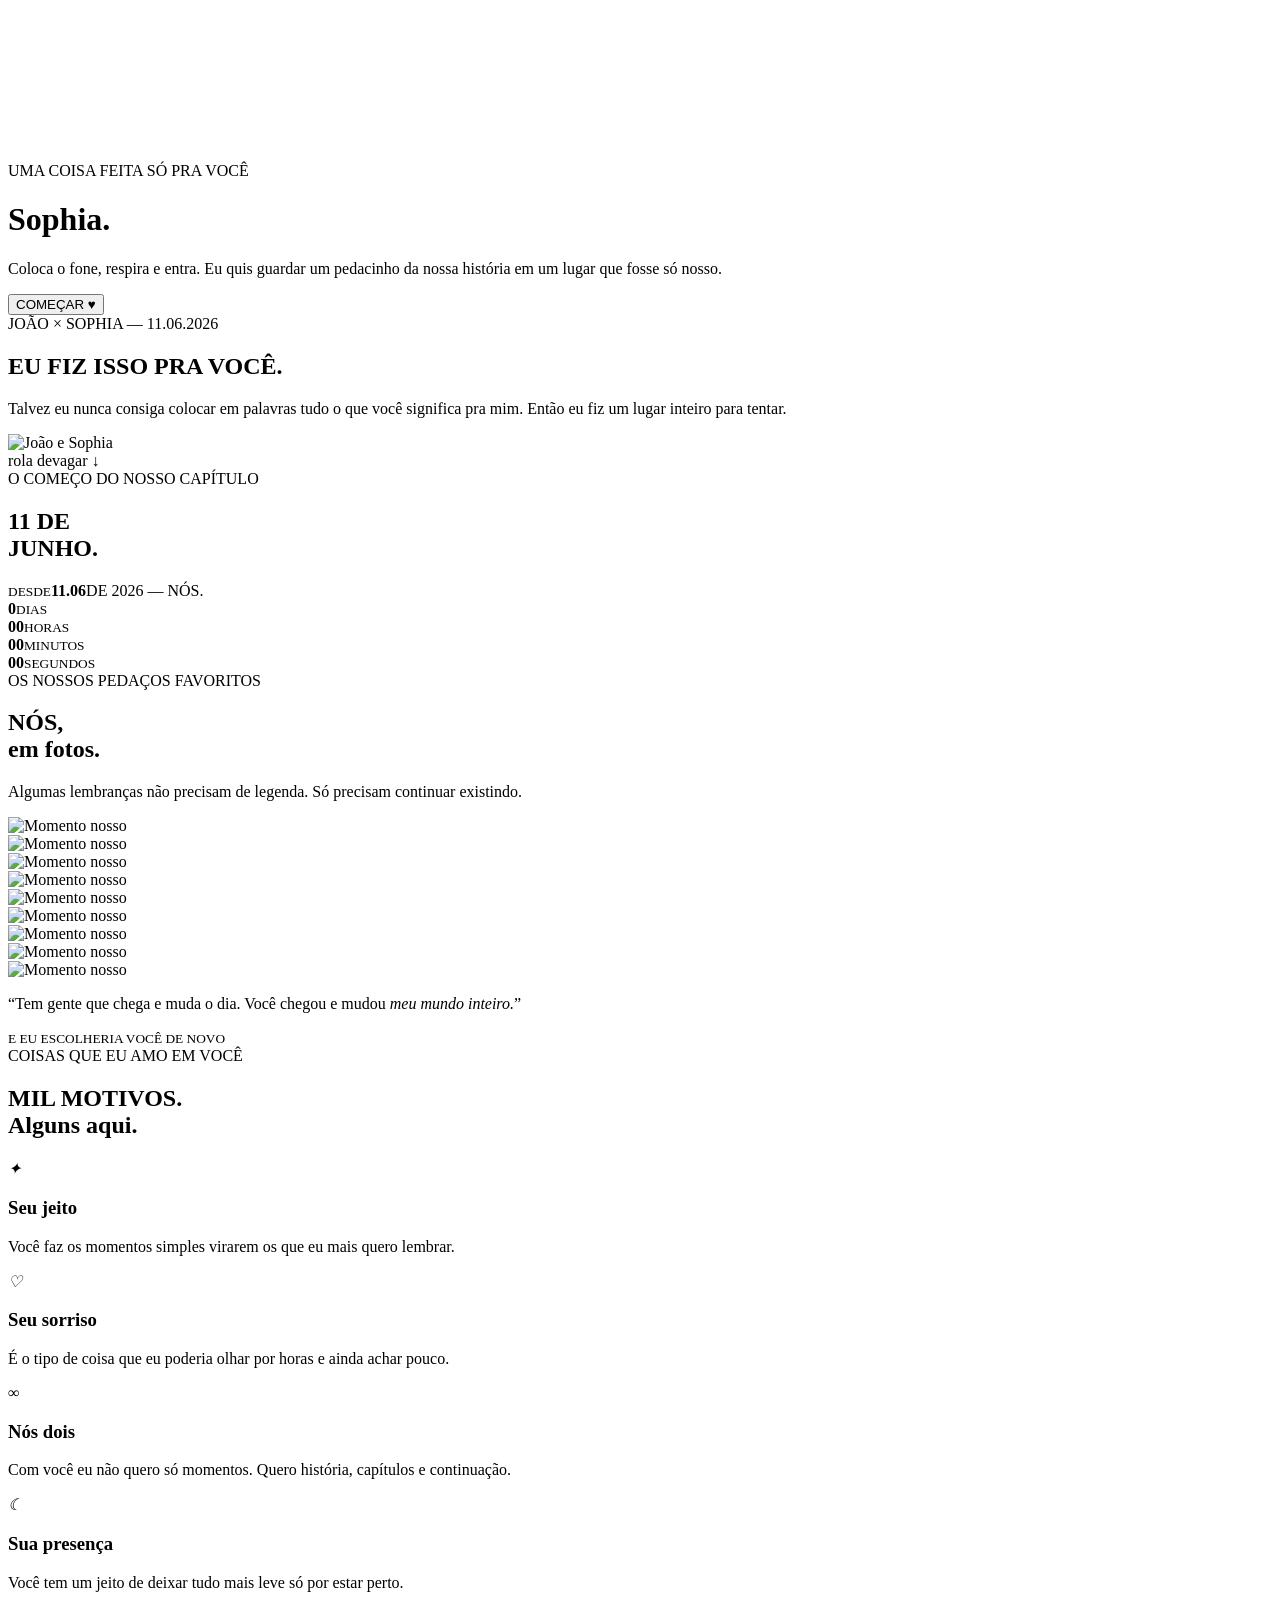
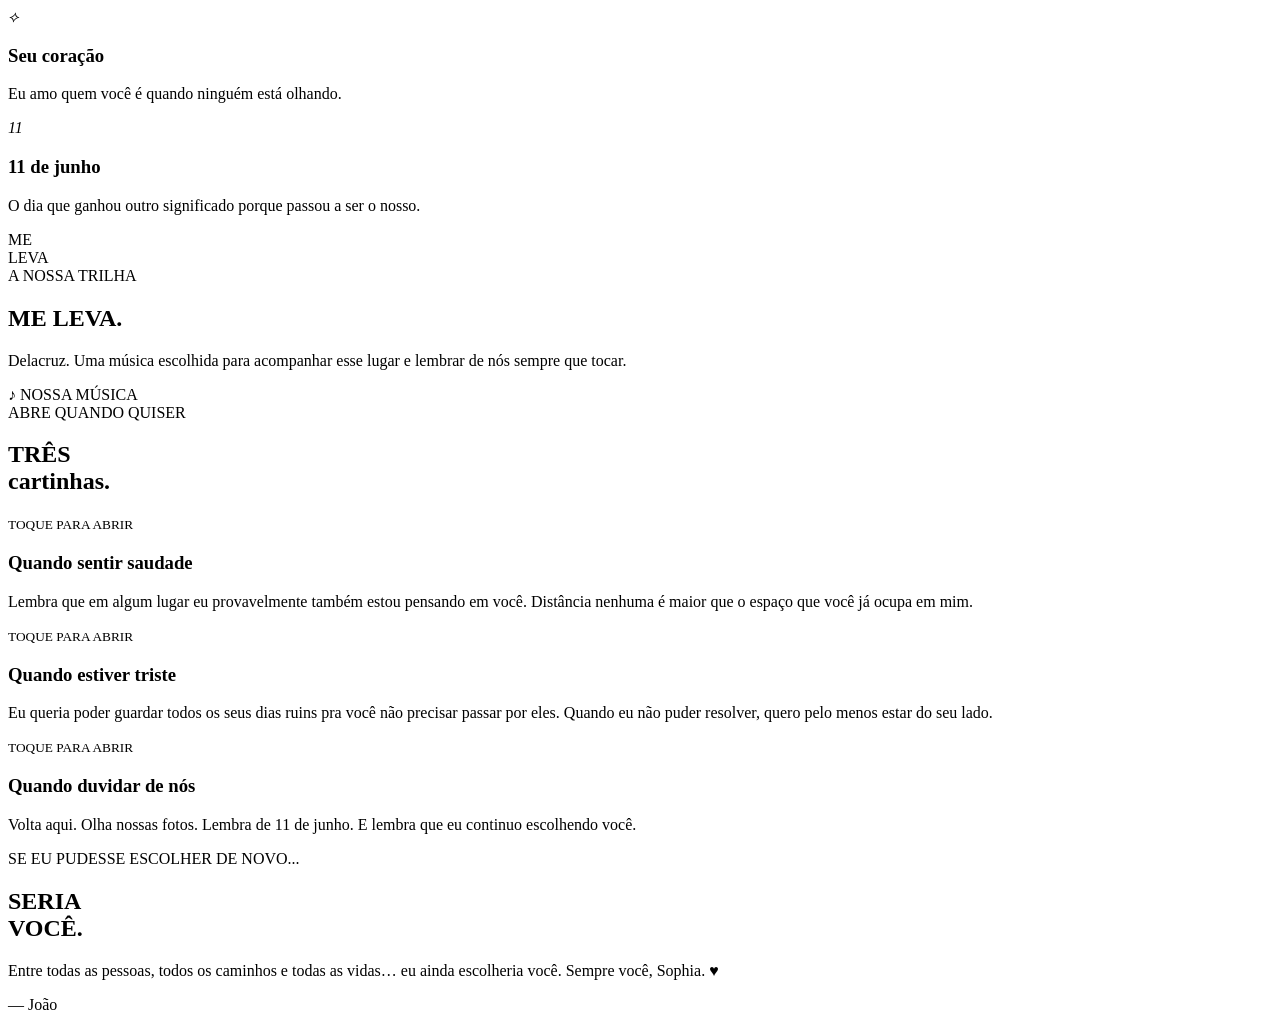
==== index.html @ 6ac8bf86 "feat: iniciar presente Para Sophia" ====
<!doctype html><html lang="pt-BR"><head><meta charset="utf-8"><meta name="viewport" content="width=device-width,initial-scale=1,viewport-fit=cover"><meta name="theme-color" content="#09050a"><title>Para Sophia — João</title><meta name="description" content="Uma história feita por João para Sophia."><link rel="preconnect" href="https://fonts.googleapis.com"><link rel="preconnect" href="https://fonts.gstatic.com" crossorigin><link href="https://fonts.googleapis.com/css2?family=DM+Sans:wght@400;500;600;700;800&family=Playfair+Display:ital,wght@0,700;1,700&display=swap" rel="stylesheet"><link rel="stylesheet" href="style.css"></head><body><canvas id="stars"></canvas><div class="intro" id="intro"><div class="intro-card"><div class="kicker">UMA COISA FEITA SÓ PRA VOCÊ</div><h1 class="serif">Sophia.</h1><p>Coloca o fone, respira e entra. Eu quis guardar um pedacinho da nossa história em um lugar que fosse só nosso.</p><button id="enter">COMEÇAR ♥</button></div></div><main><section class="hero"><div class="wrap hero-grid"><div class="reveal"><div class="kicker">JOÃO × SOPHIA — 11.06.2026</div><h1>EU FIZ <span>ISSO PRA</span> VOCÊ.</h1><p class="lead">Talvez eu nunca consiga colocar em palavras tudo o que você significa pra mim. Então eu fiz um lugar inteiro para tentar.</p></div><div class="hero-photo reveal"><div class="orbit"></div><div class="frame tilt"><img src="photos/1.webp" alt="João e Sophia"></div></div></div><div class="scroll">rola devagar ↓</div></section><section><div class="wrap"><div class="kicker reveal">O COMEÇO DO NOSSO CAPÍTULO</div><h2 class="title reveal">11 DE<br><span class="serif">JUNHO.</span></h2><div class="date-grid"><article class="date-card reveal"><small>DESDE</small><strong>11.06</strong><span>DE 2026 — NÓS.</span></article><div class="timer reveal"><div><b id="days">0</b><small>DIAS</small></div><div><b id="hours">00</b><small>HORAS</small></div><div><b id="mins">00</b><small>MINUTOS</small></div><div><b id="secs">00</b><small>SEGUNDOS</small></div></div></div></div></section><section><div class="wrap"><div class="kicker reveal">OS NOSSOS PEDAÇOS FAVORITOS</div><h2 class="title reveal">NÓS,<br><span class="serif">em fotos.</span></h2><p class="sub reveal">Algumas lembranças não precisam de legenda. Só precisam continuar existindo.</p><div class="gallery"><article class="photo wide reveal tilt"><img src="photos/2.webp" alt="Momento nosso"></article><article class="photo reveal tilt"><img src="photos/3.webp" alt="Momento nosso"></article><article class="photo tall reveal tilt"><img src="photos/4.webp" alt="Momento nosso"></article><article class="photo wide reveal tilt"><img src="photos/5.webp" alt="Momento nosso"></article><article class="photo reveal tilt"><img src="photos/6.webp" alt="Momento nosso"></article><article class="photo reveal tilt"><img src="photos/7.webp" alt="Momento nosso"></article><article class="photo wide tall reveal tilt"><img src="photos/8.webp" alt="Momento nosso"></article><article class="photo reveal tilt"><img src="photos/9.webp" alt="Momento nosso"></article><article class="photo reveal tilt"><img src="photos/10.webp" alt="Momento nosso"></article></div></div></section><section class="quote"><div class="wrap reveal"><p>“Tem gente que chega e muda o dia. Você chegou e mudou <em>meu mundo inteiro.</em>”</p><small>E EU ESCOLHERIA VOCÊ DE NOVO</small></div></section><section><div class="wrap"><div class="kicker reveal">COISAS QUE EU AMO EM VOCÊ</div><h2 class="title reveal">MIL MOTIVOS.<br><span class="serif">Alguns aqui.</span></h2><div class="reasons"><article class="reason reveal"><i>✦</i><h3>Seu jeito</h3><p>Você faz os momentos simples virarem os que eu mais quero lembrar.</p></article><article class="reason reveal"><i>♡</i><h3>Seu sorriso</h3><p>É o tipo de coisa que eu poderia olhar por horas e ainda achar pouco.</p></article><article class="reason reveal"><i>∞</i><h3>Nós dois</h3><p>Com você eu não quero só momentos. Quero história, capítulos e continuação.</p></article><article class="reason reveal"><i>☾</i><h3>Sua presença</h3><p>Você tem um jeito de deixar tudo mais leve só por estar perto.</p></article><article class="reason reveal"><i>⟡</i><h3>Seu coração</h3><p>Eu amo quem você é quando ninguém está olhando.</p></article><article class="reason reveal"><i>11</i><h3>11 de junho</h3><p>O dia que ganhou outro significado porque passou a ser o nosso.</p></article></div></div></section><section><div class="wrap music"><div class="vinyl reveal"><span>ME<br>LEVA</span></div><div class="music-card reveal"><div class="kicker">A NOSSA TRILHA</div><h2>ME LEVA.</h2><p>Delacruz. Uma música escolhida para acompanhar esse lugar e lembrar de nós sempre que tocar.</p><span class="pill">♪ NOSSA MÚSICA</span></div></div></section><section><div class="wrap"><div class="kicker reveal">ABRE QUANDO QUISER</div><h2 class="title reveal">TRÊS<br><span class="serif">cartinhas.</span></h2><div class="letters"><article class="letter reveal"><small>TOQUE PARA ABRIR</small><h3>Quando sentir saudade</h3><p>Lembra que em algum lugar eu provavelmente também estou pensando em você. Distância nenhuma é maior que o espaço que você já ocupa em mim.</p></article><article class="letter reveal"><small>TOQUE PARA ABRIR</small><h3>Quando estiver triste</h3><p>Eu queria poder guardar todos os seus dias ruins pra você não precisar passar por eles. Quando eu não puder resolver, quero pelo menos estar do seu lado.</p></article><article class="letter reveal"><small>TOQUE PARA ABRIR</small><h3>Quando duvidar de nós</h3><p>Volta aqui. Olha nossas fotos. Lembra de 11 de junho. E lembra que eu continuo escolhendo você.</p></article></div></div></section><section class="final"><div class="reveal"><div class="kicker">SE EU PUDESSE ESCOLHER DE NOVO...</div><h2>SERIA<br><span class="serif">VOCÊ.</span></h2><p>Entre todas as pessoas, todos os caminhos e todas as vidas… eu ainda escolheria você. Sempre você, Sophia. <span class="heart">♥</span></p><div class="signature serif">— João</div></div></section></main><script src="script.js"></script></body></html>
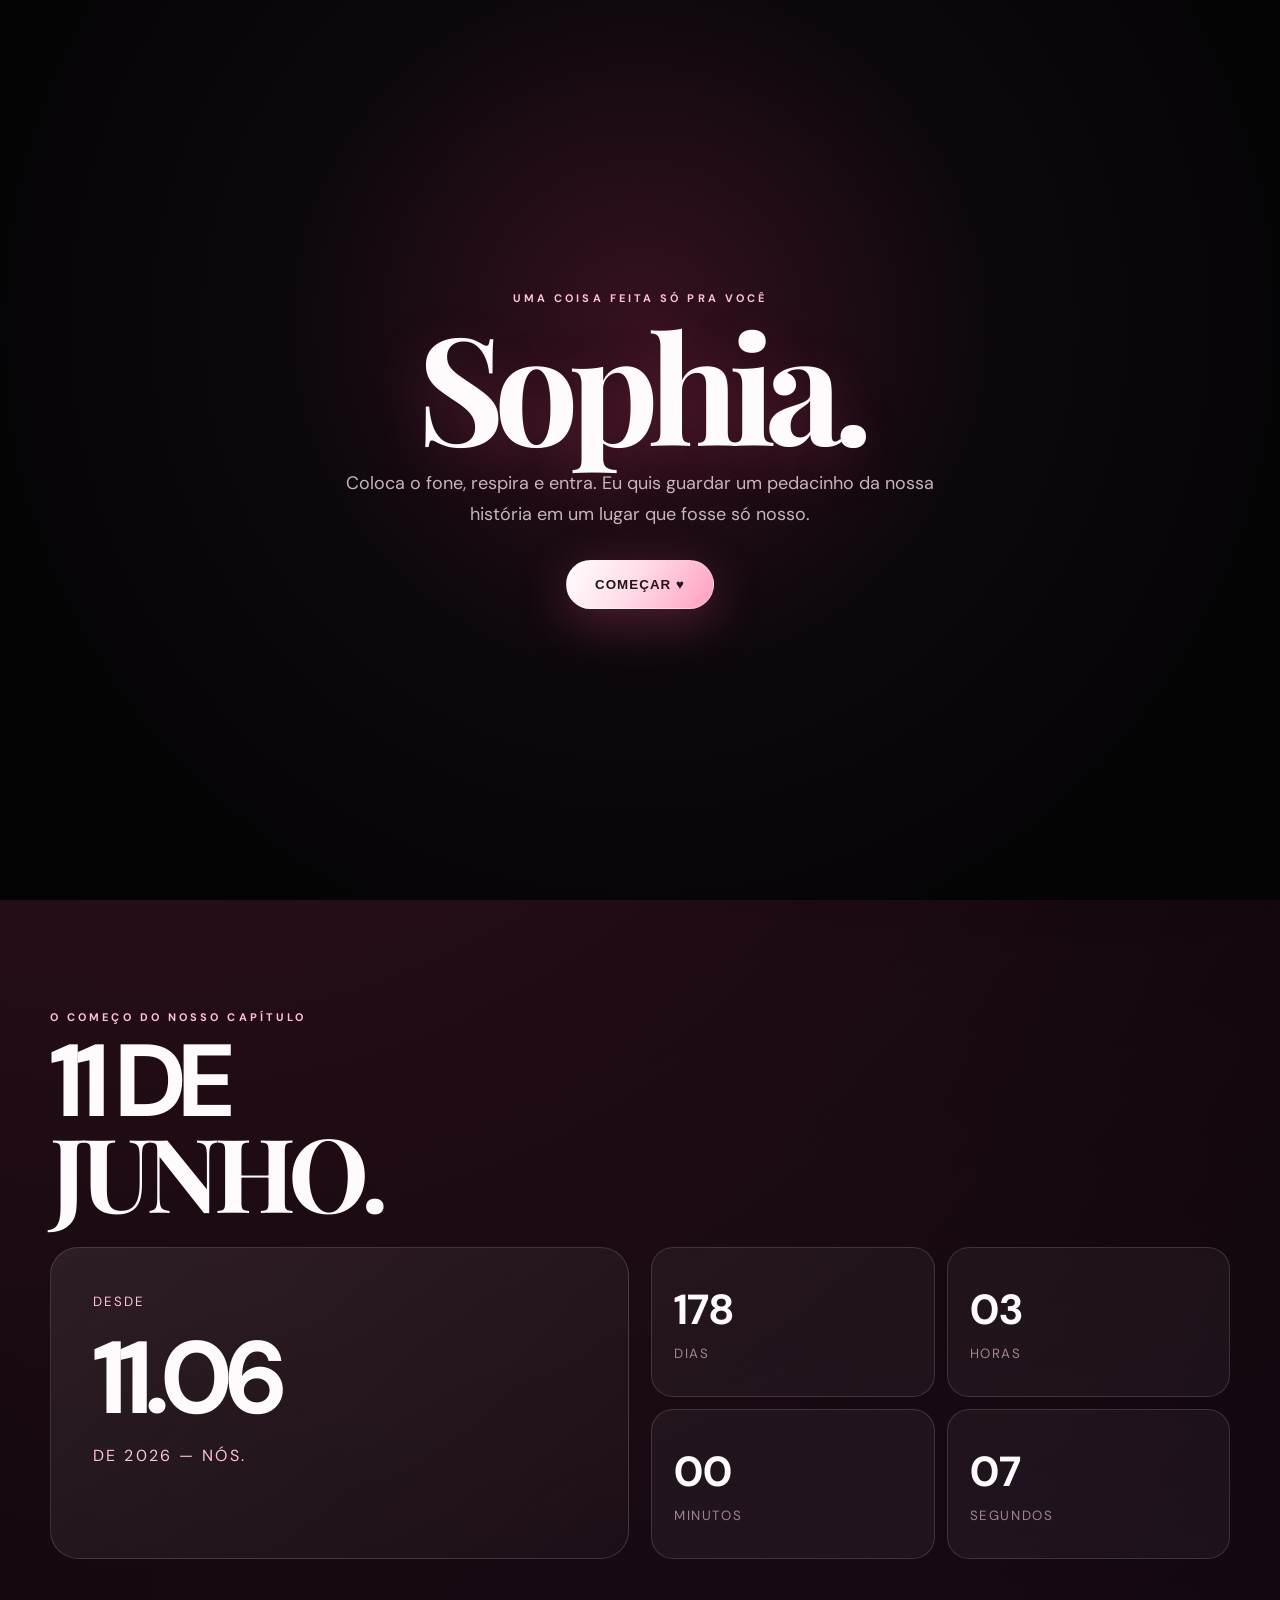
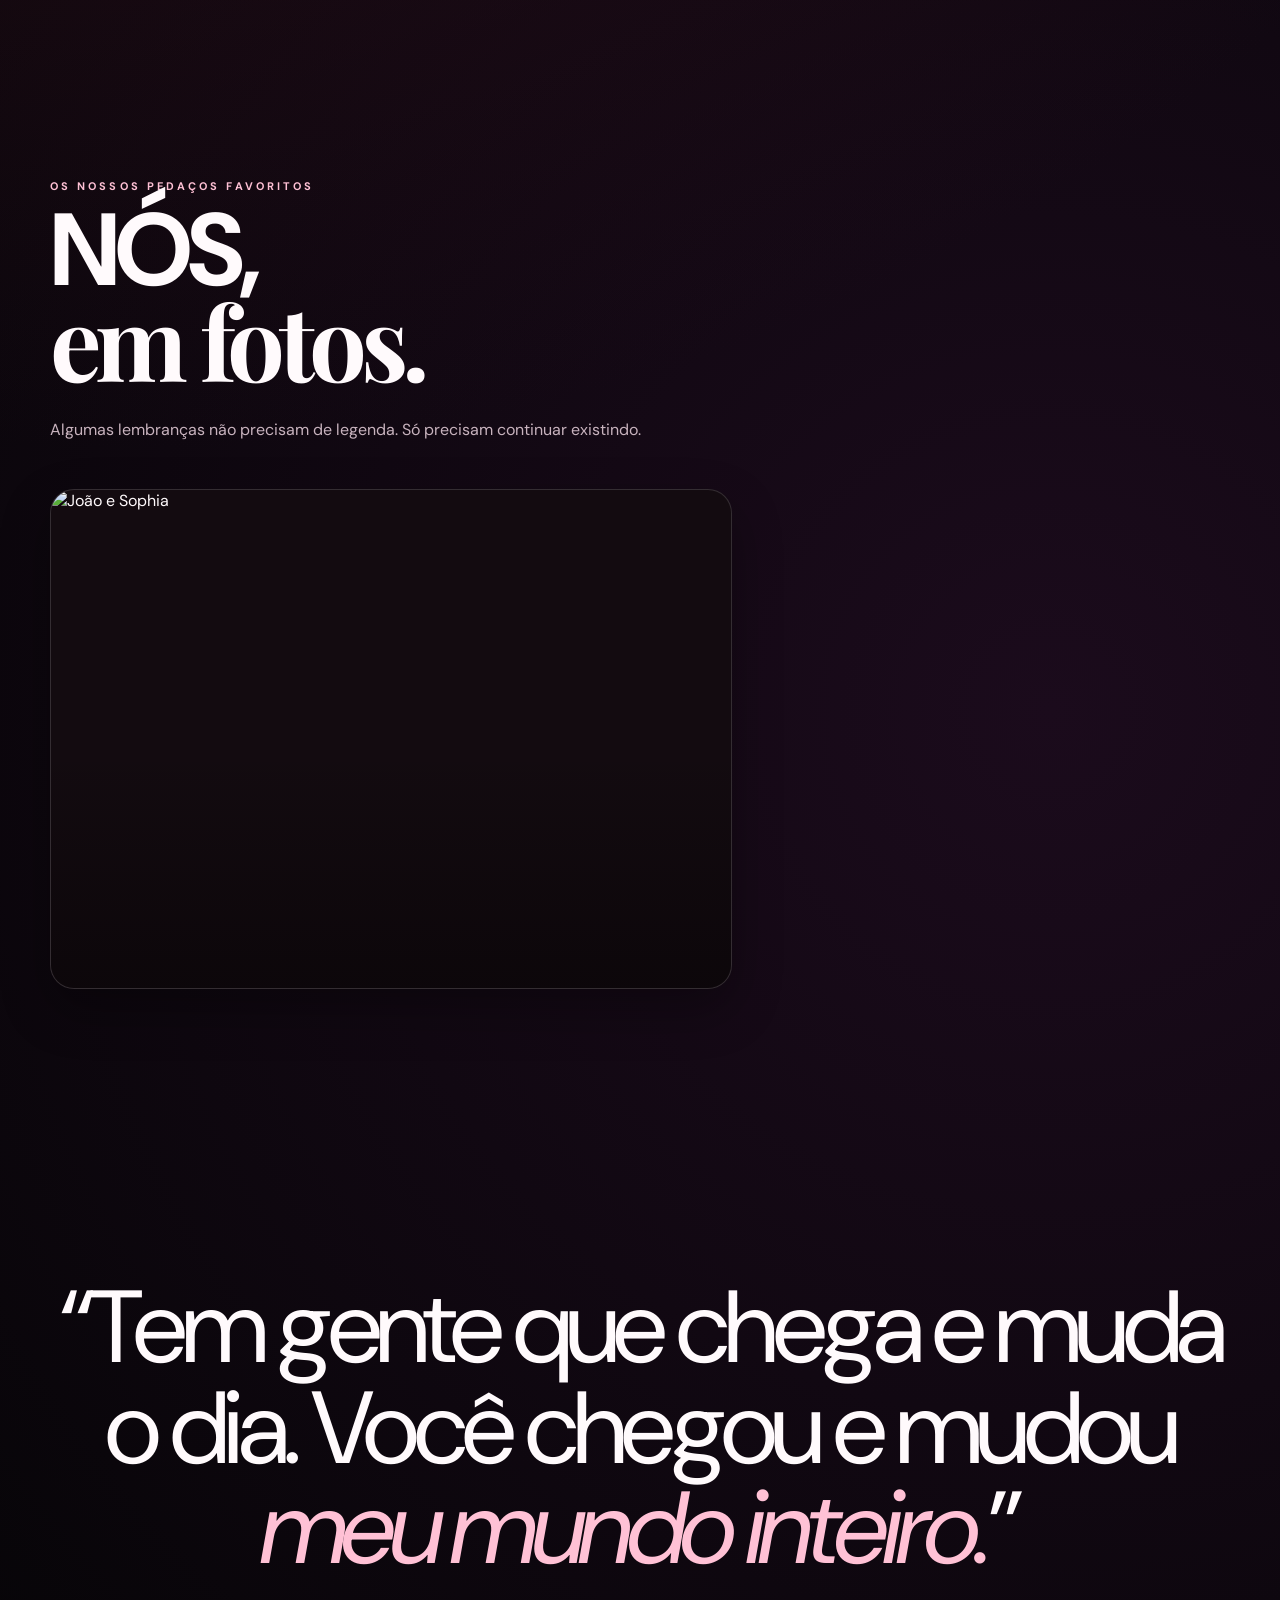
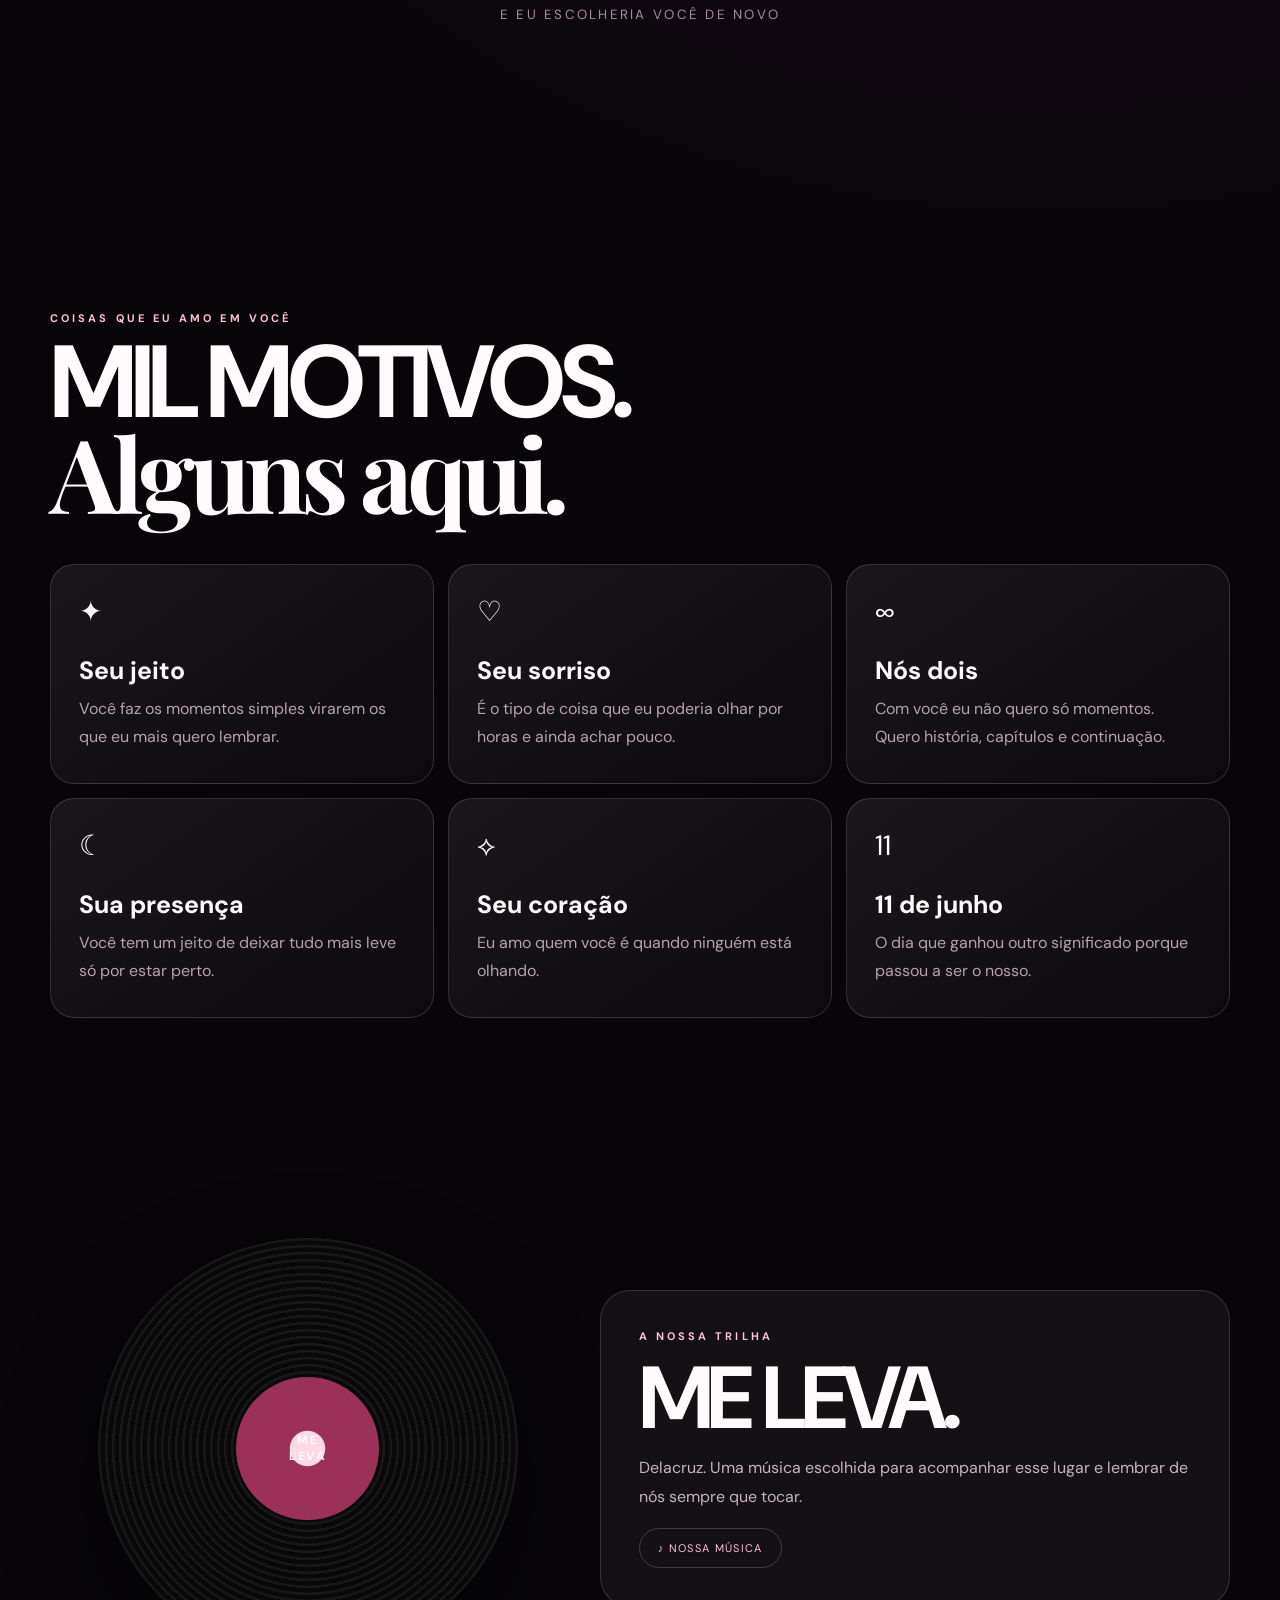
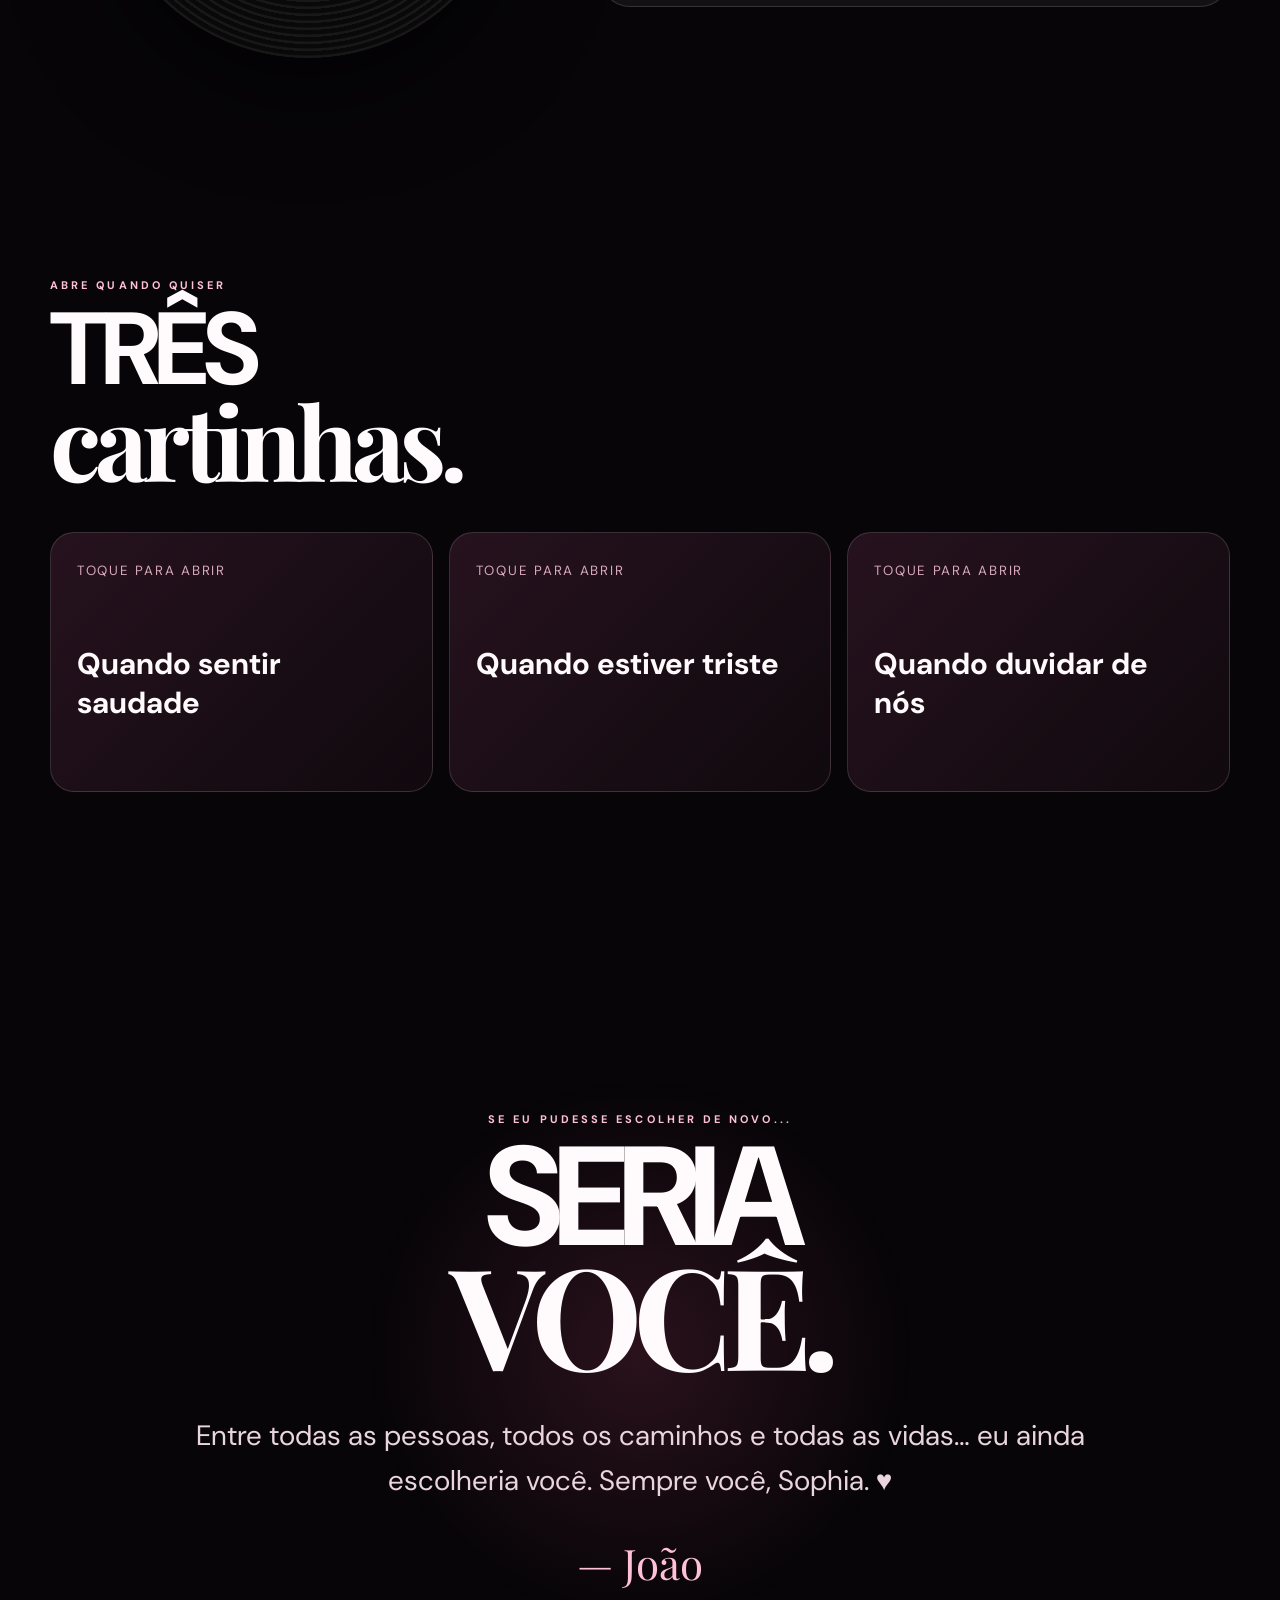
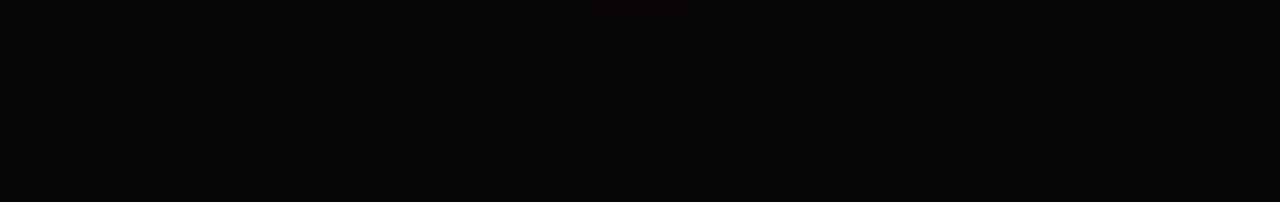
==== commit eb1b2e22: "fix: manter galeria elegante enquanto fotos restantes sao adicionadas" ====
--- a/index.html
+++ b/index.html
@@ -1 +1 @@
-<!doctype html><html lang="pt-BR"><head><meta charset="utf-8"><meta name="viewport" content="width=device-width,initial-scale=1,viewport-fit=cover"><meta name="theme-color" content="#09050a"><title>Para Sophia — João</title><meta name="description" content="Uma história feita por João para Sophia."><link rel="preconnect" href="https://fonts.googleapis.com"><link rel="preconnect" href="https://fonts.gstatic.com" crossorigin><link href="https://fonts.googleapis.com/css2?family=DM+Sans:wght@400;500;600;700;800&family=Playfair+Display:ital,wght@0,700;1,700&display=swap" rel="stylesheet"><link rel="stylesheet" href="style.css"></head><body><canvas id="stars"></canvas><div class="intro" id="intro"><div class="intro-card"><div class="kicker">UMA COISA FEITA SÓ PRA VOCÊ</div><h1 class="serif">Sophia.</h1><p>Coloca o fone, respira e entra. Eu quis guardar um pedacinho da nossa história em um lugar que fosse só nosso.</p><button id="enter">COMEÇAR ♥</button></div></div><main><section class="hero"><div class="wrap hero-grid"><div class="reveal"><div class="kicker">JOÃO × SOPHIA — 11.06.2026</div><h1>EU FIZ <span>ISSO PRA</span> VOCÊ.</h1><p class="lead">Talvez eu nunca consiga colocar em palavras tudo o que você significa pra mim. Então eu fiz um lugar inteiro para tentar.</p></div><div class="hero-photo reveal"><div class="orbit"></div><div class="frame tilt"><img src="photos/1.webp" alt="João e Sophia"></div></div></div><div class="scroll">rola devagar ↓</div></section><section><div class="wrap"><div class="kicker reveal">O COMEÇO DO NOSSO CAPÍTULO</div><h2 class="title reveal">11 DE<br><span class="serif">JUNHO.</span></h2><div class="date-grid"><article class="date-card reveal"><small>DESDE</small><strong>11.06</strong><span>DE 2026 — NÓS.</span></article><div class="timer reveal"><div><b id="days">0</b><small>DIAS</small></div><div><b id="hours">00</b><small>HORAS</small></div><div><b id="mins">00</b><small>MINUTOS</small></div><div><b id="secs">00</b><small>SEGUNDOS</small></div></div></div></div></section><section><div class="wrap"><div class="kicker reveal">OS NOSSOS PEDAÇOS FAVORITOS</div><h2 class="title reveal">NÓS,<br><span class="serif">em fotos.</span></h2><p class="sub reveal">Algumas lembranças não precisam de legenda. Só precisam continuar existindo.</p><div class="gallery"><article class="photo wide reveal tilt"><img src="photos/2.webp" alt="Momento nosso"></article><article class="photo reveal tilt"><img src="photos/3.webp" alt="Momento nosso"></article><article class="photo tall reveal tilt"><img src="photos/4.webp" alt="Momento nosso"></article><article class="photo wide reveal tilt"><img src="photos/5.webp" alt="Momento nosso"></article><article class="photo reveal tilt"><img src="photos/6.webp" alt="Momento nosso"></article><article class="photo reveal tilt"><img src="photos/7.webp" alt="Momento nosso"></article><article class="photo wide tall reveal tilt"><img src="photos/8.webp" alt="Momento nosso"></article><article class="photo reveal tilt"><img src="photos/9.webp" alt="Momento nosso"></article><article class="photo reveal tilt"><img src="photos/10.webp" alt="Momento nosso"></article></div></div></section><section class="quote"><div class="wrap reveal"><p>“Tem gente que chega e muda o dia. Você chegou e mudou <em>meu mundo inteiro.</em>”</p><small>E EU ESCOLHERIA VOCÊ DE NOVO</small></div></section><section><div class="wrap"><div class="kicker reveal">COISAS QUE EU AMO EM VOCÊ</div><h2 class="title reveal">MIL MOTIVOS.<br><span class="serif">Alguns aqui.</span></h2><div class="reasons"><article class="reason reveal"><i>✦</i><h3>Seu jeito</h3><p>Você faz os momentos simples virarem os que eu mais quero lembrar.</p></article><article class="reason reveal"><i>♡</i><h3>Seu sorriso</h3><p>É o tipo de coisa que eu poderia olhar por horas e ainda achar pouco.</p></article><article class="reason reveal"><i>∞</i><h3>Nós dois</h3><p>Com você eu não quero só momentos. Quero história, capítulos e continuação.</p></article><article class="reason reveal"><i>☾</i><h3>Sua presença</h3><p>Você tem um jeito de deixar tudo mais leve só por estar perto.</p></article><article class="reason reveal"><i>⟡</i><h3>Seu coração</h3><p>Eu amo quem você é quando ninguém está olhando.</p></article><article class="reason reveal"><i>11</i><h3>11 de junho</h3><p>O dia que ganhou outro significado porque passou a ser o nosso.</p></article></div></div></section><section><div class="wrap music"><div class="vinyl reveal"><span>ME<br>LEVA</span></div><div class="music-card reveal"><div class="kicker">A NOSSA TRILHA</div><h2>ME LEVA.</h2><p>Delacruz. Uma música escolhida para acompanhar esse lugar e lembrar de nós sempre que tocar.</p><span class="pill">♪ NOSSA MÚSICA</span></div></div></section><section><div class="wrap"><div class="kicker reveal">ABRE QUANDO QUISER</div><h2 class="title reveal">TRÊS<br><span class="serif">cartinhas.</span></h2><div class="letters"><article class="letter reveal"><small>TOQUE PARA ABRIR</small><h3>Quando sentir saudade</h3><p>Lembra que em algum lugar eu provavelmente também estou pensando em você. Distância nenhuma é maior que o espaço que você já ocupa em mim.</p></article><article class="letter reveal"><small>TOQUE PARA ABRIR</small><h3>Quando estiver triste</h3><p>Eu queria poder guardar todos os seus dias ruins pra você não precisar passar por eles. Quando eu não puder resolver, quero pelo menos estar do seu lado.</p></article><article class="letter reveal"><small>TOQUE PARA ABRIR</small><h3>Quando duvidar de nós</h3><p>Volta aqui. Olha nossas fotos. Lembra de 11 de junho. E lembra que eu continuo escolhendo você.</p></article></div></div></section><section class="final"><div class="reveal"><div class="kicker">SE EU PUDESSE ESCOLHER DE NOVO...</div><h2>SERIA<br><span class="serif">VOCÊ.</span></h2><p>Entre todas as pessoas, todos os caminhos e todas as vidas… eu ainda escolheria você. Sempre você, Sophia. <span class="heart">♥</span></p><div class="signature serif">— João</div></div></section></main><script src="script.js"></script></body></html>+<!doctype html><html lang="pt-BR"><head><meta charset="utf-8"><meta name="viewport" content="width=device-width,initial-scale=1,viewport-fit=cover"><meta name="theme-color" content="#09050a"><title>Para Sophia — João</title><meta name="description" content="Uma história feita por João para Sophia."><link rel="preconnect" href="https://fonts.googleapis.com"><link rel="preconnect" href="https://fonts.gstatic.com" crossorigin><link href="https://fonts.googleapis.com/css2?family=DM+Sans:wght@400;500;600;700;800&family=Playfair+Display:ital,wght@0,700;1,700&display=swap" rel="stylesheet"><link rel="stylesheet" href="style.css"></head><body><canvas id="stars"></canvas><div class="intro" id="intro"><div class="intro-card"><div class="kicker">UMA COISA FEITA SÓ PRA VOCÊ</div><h1 class="serif">Sophia.</h1><p>Coloca o fone, respira e entra. Eu quis guardar um pedacinho da nossa história em um lugar que fosse só nosso.</p><button id="enter">COMEÇAR ♥</button></div></div><main><section class="hero"><div class="wrap hero-grid"><div class="reveal"><div class="kicker">JOÃO × SOPHIA — 11.06.2026</div><h1>EU FIZ <span>ISSO PRA</span> VOCÊ.</h1><p class="lead">Talvez eu nunca consiga colocar em palavras tudo o que você significa pra mim. Então eu fiz um lugar inteiro para tentar.</p></div><div class="hero-photo reveal"><div class="orbit"></div><div class="frame tilt"><img src="photos/1.webp" alt="João e Sophia"></div></div></div><div class="scroll">rola devagar ↓</div></section><section><div class="wrap"><div class="kicker reveal">O COMEÇO DO NOSSO CAPÍTULO</div><h2 class="title reveal">11 DE<br><span class="serif">JUNHO.</span></h2><div class="date-grid"><article class="date-card reveal"><small>DESDE</small><strong>11.06</strong><span>DE 2026 — NÓS.</span></article><div class="timer reveal"><div><b id="days">0</b><small>DIAS</small></div><div><b id="hours">00</b><small>HORAS</small></div><div><b id="mins">00</b><small>MINUTOS</small></div><div><b id="secs">00</b><small>SEGUNDOS</small></div></div></div></div></section><section><div class="wrap"><div class="kicker reveal">OS NOSSOS PEDAÇOS FAVORITOS</div><h2 class="title reveal">NÓS,<br><span class="serif">em fotos.</span></h2><p class="sub reveal">Algumas lembranças não precisam de legenda. Só precisam continuar existindo.</p><div class="gallery solo"><article class="photo wide tall reveal tilt"><img src="photos/1.webp" alt="João e Sophia"></article></div></div></section><section class="quote"><div class="wrap reveal"><p>“Tem gente que chega e muda o dia. Você chegou e mudou <em>meu mundo inteiro.</em>”</p><small>E EU ESCOLHERIA VOCÊ DE NOVO</small></div></section><section><div class="wrap"><div class="kicker reveal">COISAS QUE EU AMO EM VOCÊ</div><h2 class="title reveal">MIL MOTIVOS.<br><span class="serif">Alguns aqui.</span></h2><div class="reasons"><article class="reason reveal"><i>✦</i><h3>Seu jeito</h3><p>Você faz os momentos simples virarem os que eu mais quero lembrar.</p></article><article class="reason reveal"><i>♡</i><h3>Seu sorriso</h3><p>É o tipo de coisa que eu poderia olhar por horas e ainda achar pouco.</p></article><article class="reason reveal"><i>∞</i><h3>Nós dois</h3><p>Com você eu não quero só momentos. Quero história, capítulos e continuação.</p></article><article class="reason reveal"><i>☾</i><h3>Sua presença</h3><p>Você tem um jeito de deixar tudo mais leve só por estar perto.</p></article><article class="reason reveal"><i>⟡</i><h3>Seu coração</h3><p>Eu amo quem você é quando ninguém está olhando.</p></article><article class="reason reveal"><i>11</i><h3>11 de junho</h3><p>O dia que ganhou outro significado porque passou a ser o nosso.</p></article></div></div></section><section><div class="wrap music"><div class="vinyl reveal"><span>ME<br>LEVA</span></div><div class="music-card reveal"><div class="kicker">A NOSSA TRILHA</div><h2>ME LEVA.</h2><p>Delacruz. Uma música escolhida para acompanhar esse lugar e lembrar de nós sempre que tocar.</p><span class="pill">♪ NOSSA MÚSICA</span></div></div></section><section><div class="wrap"><div class="kicker reveal">ABRE QUANDO QUISER</div><h2 class="title reveal">TRÊS<br><span class="serif">cartinhas.</span></h2><div class="letters"><article class="letter reveal"><small>TOQUE PARA ABRIR</small><h3>Quando sentir saudade</h3><p>Lembra que em algum lugar eu provavelmente também estou pensando em você. Distância nenhuma é maior que o espaço que você já ocupa em mim.</p></article><article class="letter reveal"><small>TOQUE PARA ABRIR</small><h3>Quando estiver triste</h3><p>Eu queria poder guardar todos os seus dias ruins pra você não precisar passar por eles. Quando eu não puder resolver, quero pelo menos estar do seu lado.</p></article><article class="letter reveal"><small>TOQUE PARA ABRIR</small><h3>Quando duvidar de nós</h3><p>Volta aqui. Olha nossas fotos. Lembra de 11 de junho. E lembra que eu continuo escolhendo você.</p></article></div></div></section><section class="final"><div class="reveal"><div class="kicker">SE EU PUDESSE ESCOLHER DE NOVO...</div><h2>SERIA<br><span class="serif">VOCÊ.</span></h2><p>Entre todas as pessoas, todos os caminhos e todas as vidas… eu ainda escolheria você. Sempre você, Sophia. <span class="heart">♥</span></p><div class="signature serif">— João</div></div></section></main><script src="script.js"></script></body></html>
--- a/style.css
+++ b/style.css
@@ -0,0 +1 @@
+:root{--bg:#070508;--ink:#fffafc;--muted:#c8b3be;--rose:#ff6f9f;--rose2:#ffc1d5;--line:rgba(255,255,255,.14)}*{box-sizing:border-box}html{scroll-behavior:smooth}body{margin:0;background:radial-gradient(circle at 12% 5%,#34111f 0,transparent 27%),radial-gradient(circle at 82% 35%,#1b0b1c 0,transparent 32%),var(--bg);color:var(--ink);font-family:'DM Sans',sans-serif;overflow-x:hidden}body:before{content:"";position:fixed;inset:0;background:linear-gradient(rgba(255,255,255,.014) 1px,transparent 1px),linear-gradient(90deg,rgba(255,255,255,.014) 1px,transparent 1px);background-size:42px 42px;pointer-events:none;z-index:-2}#stars{position:fixed;inset:0;z-index:-1;pointer-events:none}.serif{font-family:'Playfair Display',serif}.wrap{width:min(1180px,calc(100% - 36px));margin:auto}.intro{position:fixed;inset:0;z-index:999;display:grid;place-items:center;padding:24px;background:radial-gradient(circle at 50% 36%,#35111f 0,#0d080e 40%,#050405 78%);transition:.9s}.intro.hidden{opacity:0;visibility:hidden}.intro-card{text-align:center;max-width:900px}.kicker{letter-spacing:.28em;text-transform:uppercase;color:var(--rose2);font-size:11px;font-weight:700}.intro h1{font-size:clamp(58px,12vw,150px);line-height:.82;margin:18px 0 22px;letter-spacing:-.07em;animation:float 5s ease-in-out infinite;text-shadow:0 15px 60px rgba(255,82,140,.22)}.intro p{max-width:620px;margin:0 auto 30px;color:var(--muted);line-height:1.7;font-size:18px}.intro button{border:1px solid rgba(255,255,255,.25);background:linear-gradient(120deg,#fff,#ffd9e7 48%,#ff9fc0);color:#281018;border-radius:999px;padding:16px 28px;font-weight:800;letter-spacing:.08em;cursor:pointer;box-shadow:0 12px 50px rgba(255,89,144,.28);transition:.25s}.intro button:hover{transform:translateY(-3px) scale(1.02)}section{padding:110px 0}.hero{min-height:100svh;display:grid;place-items:center;position:relative;padding:80px 0 50px}.hero-grid{display:grid;grid-template-columns:1.15fr .85fr;gap:42px;align-items:center}.hero h1{font-size:clamp(62px,10vw,142px);line-height:.79;margin:16px 0 0;letter-spacing:-.07em}.hero h1 span{display:block;color:transparent;-webkit-text-stroke:1px rgba(255,255,255,.65)}.lead{font-size:18px;line-height:1.8;color:var(--muted);max-width:620px;margin-top:28px}.hero-photo{position:relative;perspective:1300px}.frame{aspect-ratio:4/5;border-radius:34px;overflow:hidden;border:1px solid var(--line);background:#160b12;box-shadow:0 45px 100px rgba(0,0,0,.55),0 0 70px rgba(255,90,140,.12);transform:rotate(4deg);transition:transform .18s}.frame img,.photo img{width:100%;height:100%;object-fit:cover;display:block}.orbit{position:absolute;inset:-10%;border:1px solid rgba(255,255,255,.12);border-radius:50%;animation:spin 20s linear infinite;pointer-events:none}.scroll{position:absolute;bottom:24px;font-size:10px;letter-spacing:.2em;text-transform:uppercase;color:#a98796;animation:bob 2s ease-in-out infinite}.title{font-size:clamp(48px,8vw,108px);line-height:.88;letter-spacing:-.06em;margin:12px 0 24px}.sub{color:var(--muted);line-height:1.8;max-width:700px}.date-grid{display:grid;grid-template-columns:1fr 1fr;gap:22px}.date-card{border:1px solid var(--line);border-radius:28px;padding:42px;background:linear-gradient(135deg,rgba(255,255,255,.08),rgba(255,255,255,.025));overflow:hidden;position:relative}.date-card strong{display:block;font-size:clamp(64px,8vw,112px);letter-spacing:-.06em}.date-card small,.date-card span{color:var(--rose2);letter-spacing:.15em}.timer{display:grid;grid-template-columns:1fr 1fr;gap:12px}.timer div{border:1px solid var(--line);border-radius:22px;padding:22px;background:rgba(255,255,255,.045);display:flex;flex-direction:column;justify-content:center;min-height:150px}.timer b{font-size:42px}.timer small{margin-top:8px;color:#a28492;letter-spacing:.12em}.gallery{display:grid;grid-template-columns:repeat(12,1fr);gap:16px;margin-top:44px;perspective:1400px}.photo{grid-column:span 5;min-height:360px;position:relative;overflow:hidden;border-radius:24px;border:1px solid var(--line);background:#130b10;box-shadow:0 20px 50px rgba(0,0,0,.32);transition:transform .18s,box-shadow .25s;transform-style:preserve-3d}.photo.wide{grid-column:span 7}.photo.tall{min-height:500px}.photo:after{content:"";position:absolute;inset:0;background:linear-gradient(to top,rgba(5,2,4,.48),transparent 48%)}.photo:hover{box-shadow:0 30px 75px rgba(0,0,0,.46),0 0 45px rgba(255,104,154,.12)}.quote{min-height:78svh;display:grid;place-items:center;text-align:center}.quote p{font-size:clamp(44px,8vw,110px);line-height:.98;letter-spacing:-.055em;margin:0}.quote em{color:var(--rose2)}.quote small{display:block;margin-top:28px;color:#a98d9b;letter-spacing:.17em}.reasons{display:grid;grid-template-columns:repeat(3,1fr);gap:14px;margin-top:40px}.reason{border:1px solid var(--line);background:linear-gradient(145deg,rgba(255,255,255,.075),rgba(255,255,255,.025));border-radius:24px;padding:28px;min-height:220px;transition:.3s}.reason:hover{transform:translateY(-7px) rotateX(3deg);border-color:rgba(255,170,201,.35)}.reason i{font-style:normal;font-size:28px}.reason h3{font-size:25px;margin:24px 0 8px}.reason p{margin:0;color:#b9a2ad;line-height:1.7}.music{display:grid;grid-template-columns:.9fr 1.1fr;gap:34px;align-items:center}.vinyl{width:min(420px,80vw);aspect-ratio:1;border-radius:50%;margin:auto;background:repeating-radial-gradient(circle at center,#090909 0 4px,#181818 5px 7px);box-shadow:0 40px 90px rgba(0,0,0,.6);display:grid;place-items:center;animation:spin 14s linear infinite}.vinyl span{width:34%;aspect-ratio:1;border-radius:50%;background:radial-gradient(circle,#ffd8e5 0 17%,#9b3158 18% 100%);display:grid;place-items:center;text-align:center;font-size:12px;font-weight:800;letter-spacing:.12em}.music-card{border:1px solid var(--line);border-radius:30px;padding:38px;background:rgba(255,255,255,.05)}.music-card h2{font-size:clamp(50px,7vw,88px);line-height:.9;letter-spacing:-.06em;margin:16px 0}.music-card p{color:var(--muted);line-height:1.8}.pill{display:inline-flex;border:1px solid rgba(255,255,255,.18);border-radius:999px;padding:12px 18px;color:var(--rose2);letter-spacing:.12em;font-size:11px}.letters{display:grid;grid-template-columns:repeat(3,1fr);gap:16px;margin-top:40px}.letter{min-height:260px;border:1px solid var(--line);border-radius:24px;padding:26px;background:linear-gradient(135deg,#26121e,#10090e);cursor:pointer;transition:.3s;overflow:hidden}.letter:hover{transform:translateY(-7px) rotateY(-3deg)}.letter small{color:#d7a9b9;letter-spacing:.13em}.letter h3{font-size:30px;margin:64px 0 0}.letter p{opacity:0;max-height:0;overflow:hidden;color:#ead2db;line-height:1.8;transition:.45s}.letter.open{background:linear-gradient(145deg,#3a1728,#180c13)}.letter.open h3{margin-top:22px}.letter.open p{opacity:1;max-height:240px}.final{min-height:100svh;display:grid;place-items:center;text-align:center;padding:90px 20px;background:radial-gradient(circle at 50% 50%,rgba(255,98,151,.14),transparent 35%)}.final h2{font-size:clamp(58px,11vw,150px);line-height:.82;letter-spacing:-.07em;margin:14px 0}.final p{font-size:clamp(19px,3vw,28px);line-height:1.6;max-width:900px;color:#ead5dd;margin:32px auto}.signature{font-size:42px;color:var(--rose2)}.heart{display:inline-block;animation:beat 1.4s infinite}.reveal{opacity:0;transform:translateY(36px) scale(.985);transition:opacity .9s,transform .9s cubic-bezier(.2,.8,.2,1)}.reveal.show{opacity:1;transform:none}@keyframes float{50%{transform:translateY(-10px) rotateX(2deg)}}@keyframes spin{to{transform:rotate(360deg)}}@keyframes bob{50%{transform:translateY(8px);opacity:.55}}@keyframes beat{50%{transform:scale(1.18)}}@media(max-width:900px){.hero-grid,.date-grid,.music{grid-template-columns:1fr}.hero-photo{width:min(82vw,520px);margin:auto}.reasons,.letters{grid-template-columns:1fr 1fr}.gallery .photo{grid-column:span 6!important;min-height:380px}}@media(max-width:580px){.wrap{width:min(100% - 24px,1180px)}section{padding:82px 0}.hero h1{font-size:24vw}.lead{font-size:15px}.frame{border-radius:24px}.timer div{min-height:112px;padding:17px}.timer b{font-size:34px}.gallery{gap:10px}.gallery .photo{grid-column:span 12!important;min-height:430px}.reasons,.letters{grid-template-columns:1fr}.reason,.letter{min-height:190px}.music-card{padding:26px}.intro p{font-size:15px}}
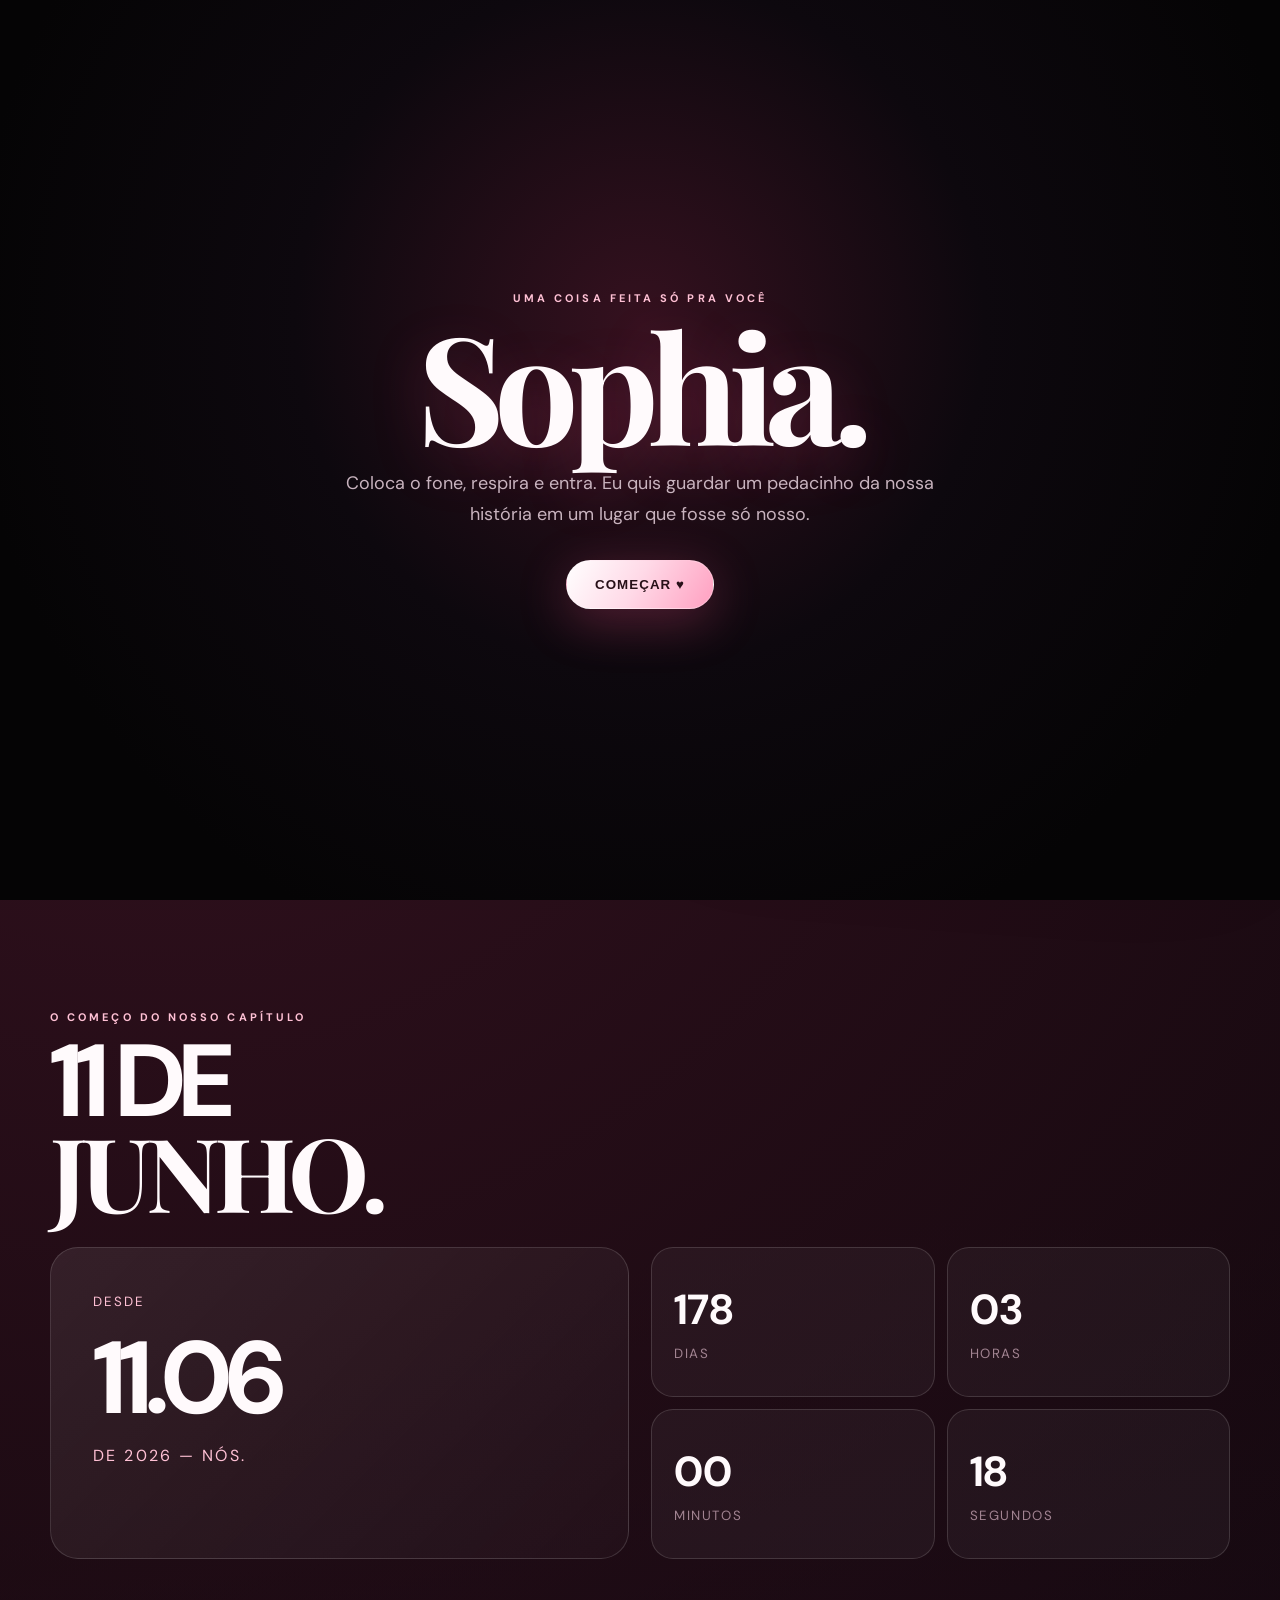
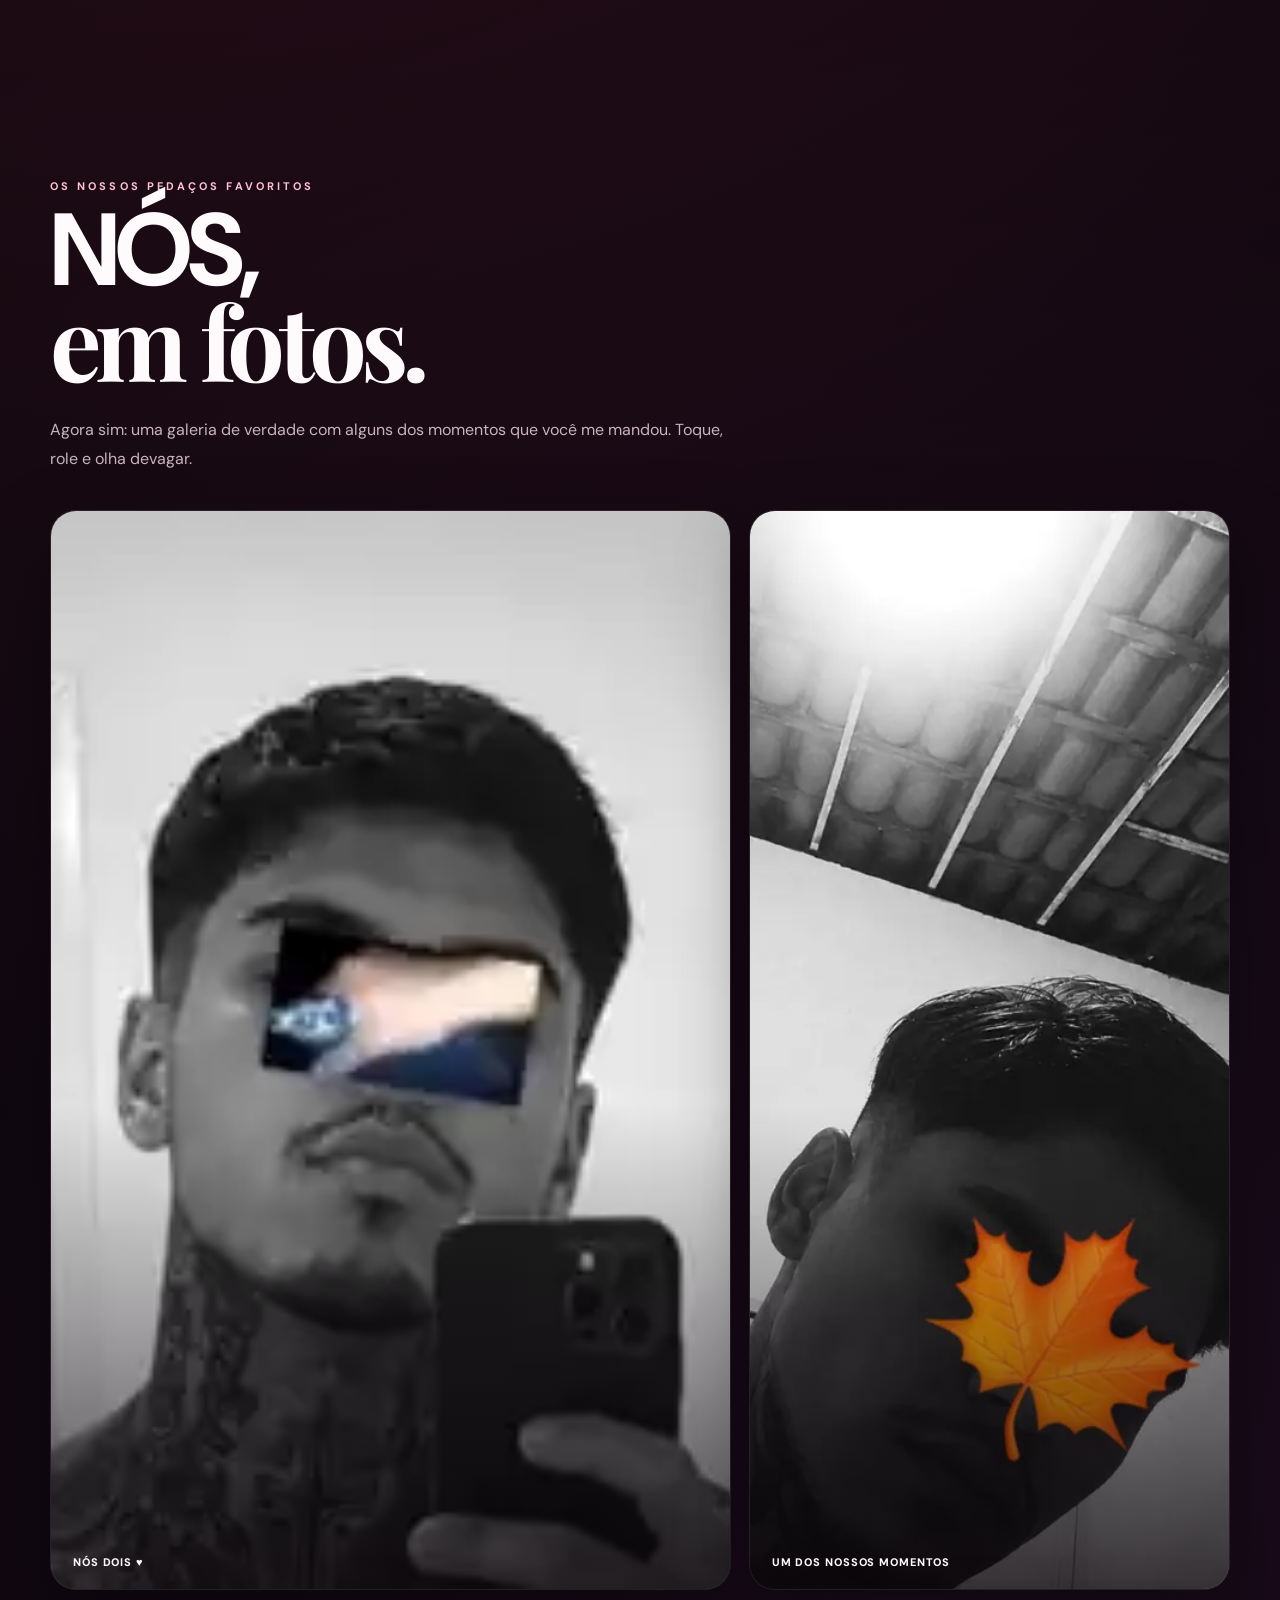
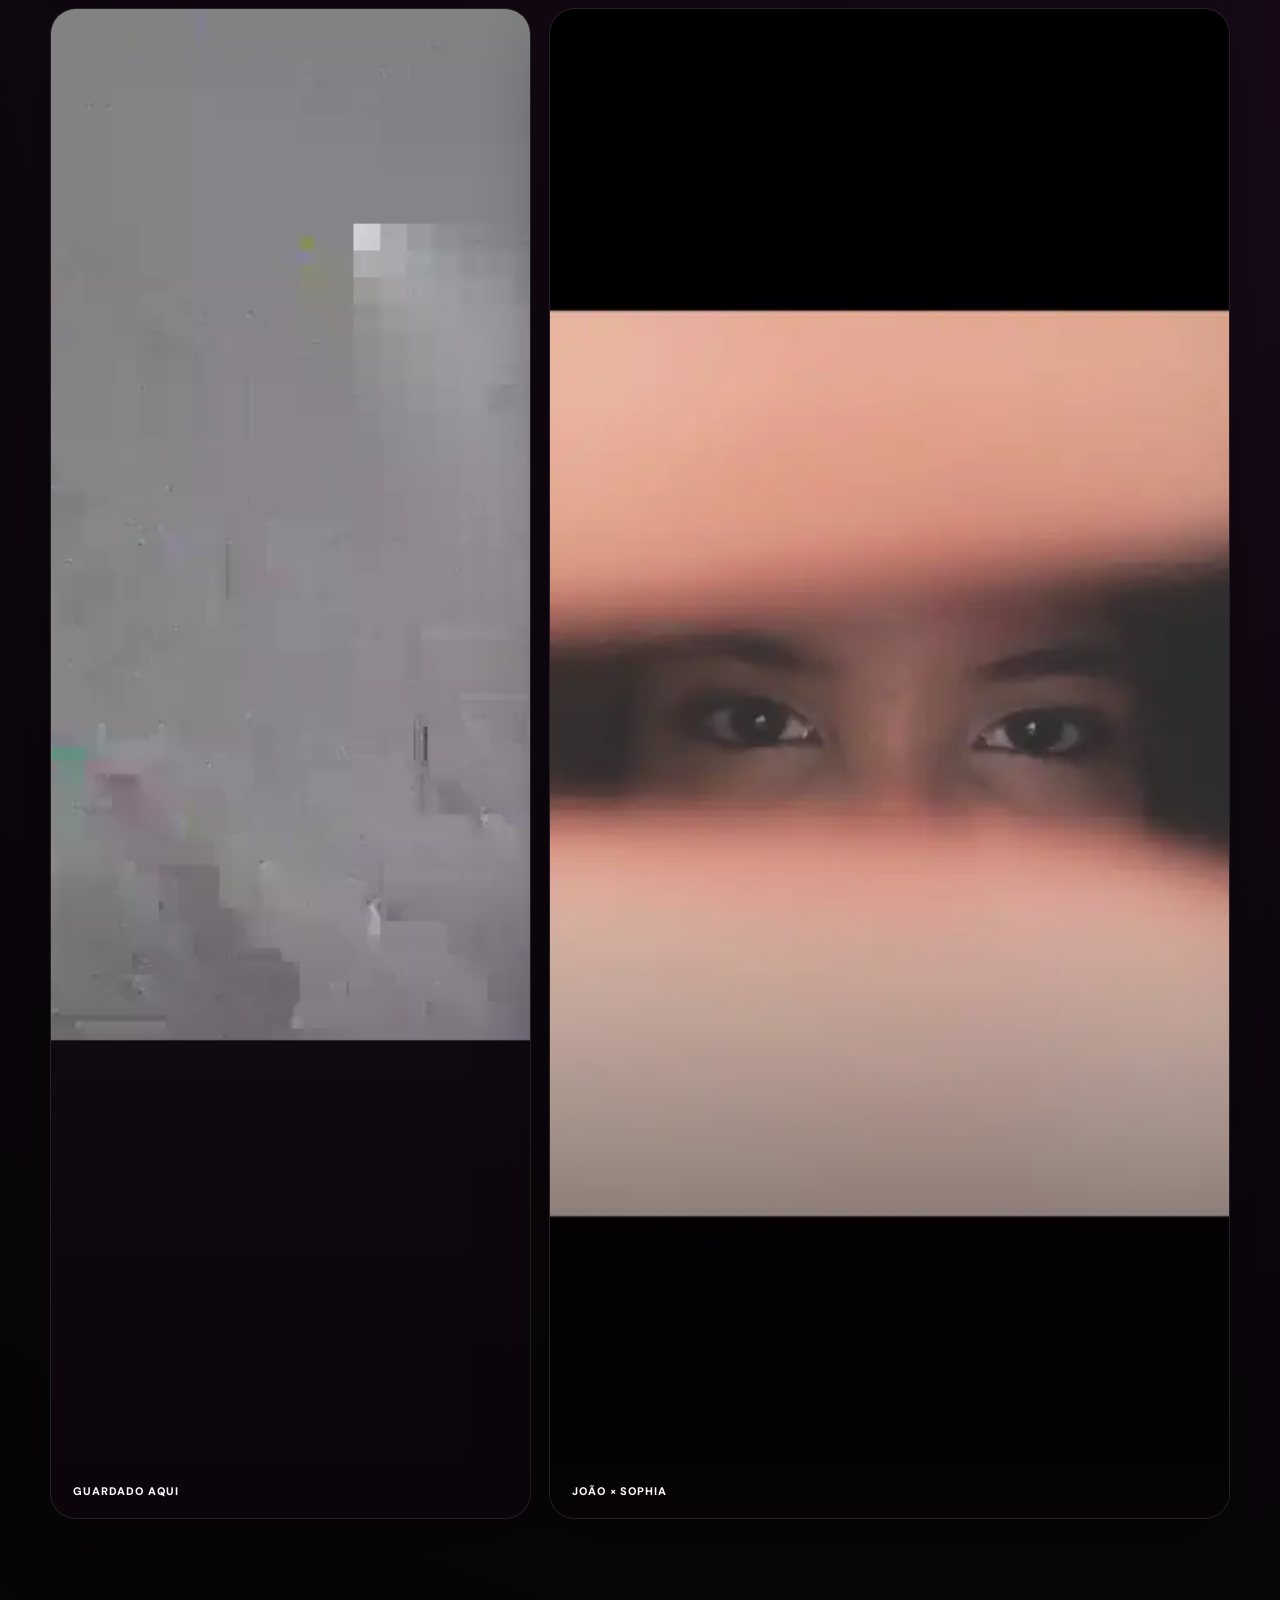
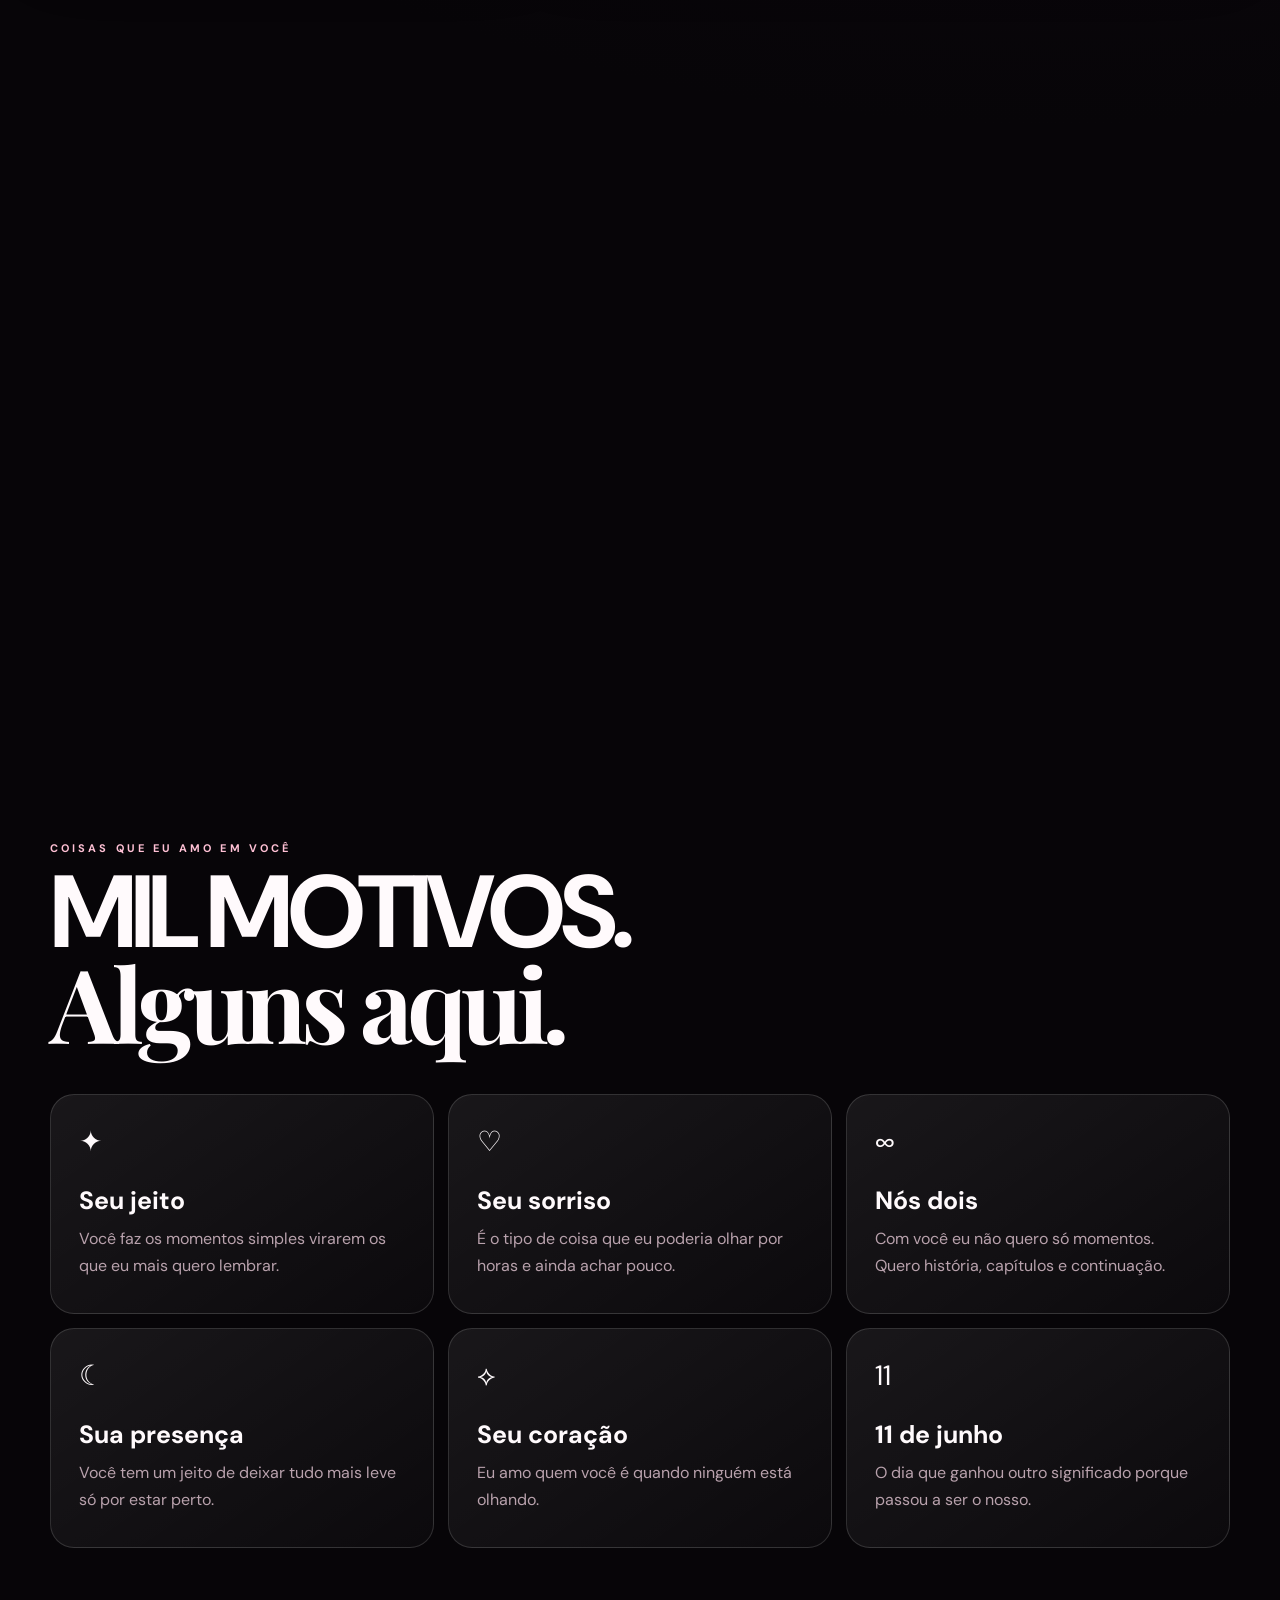
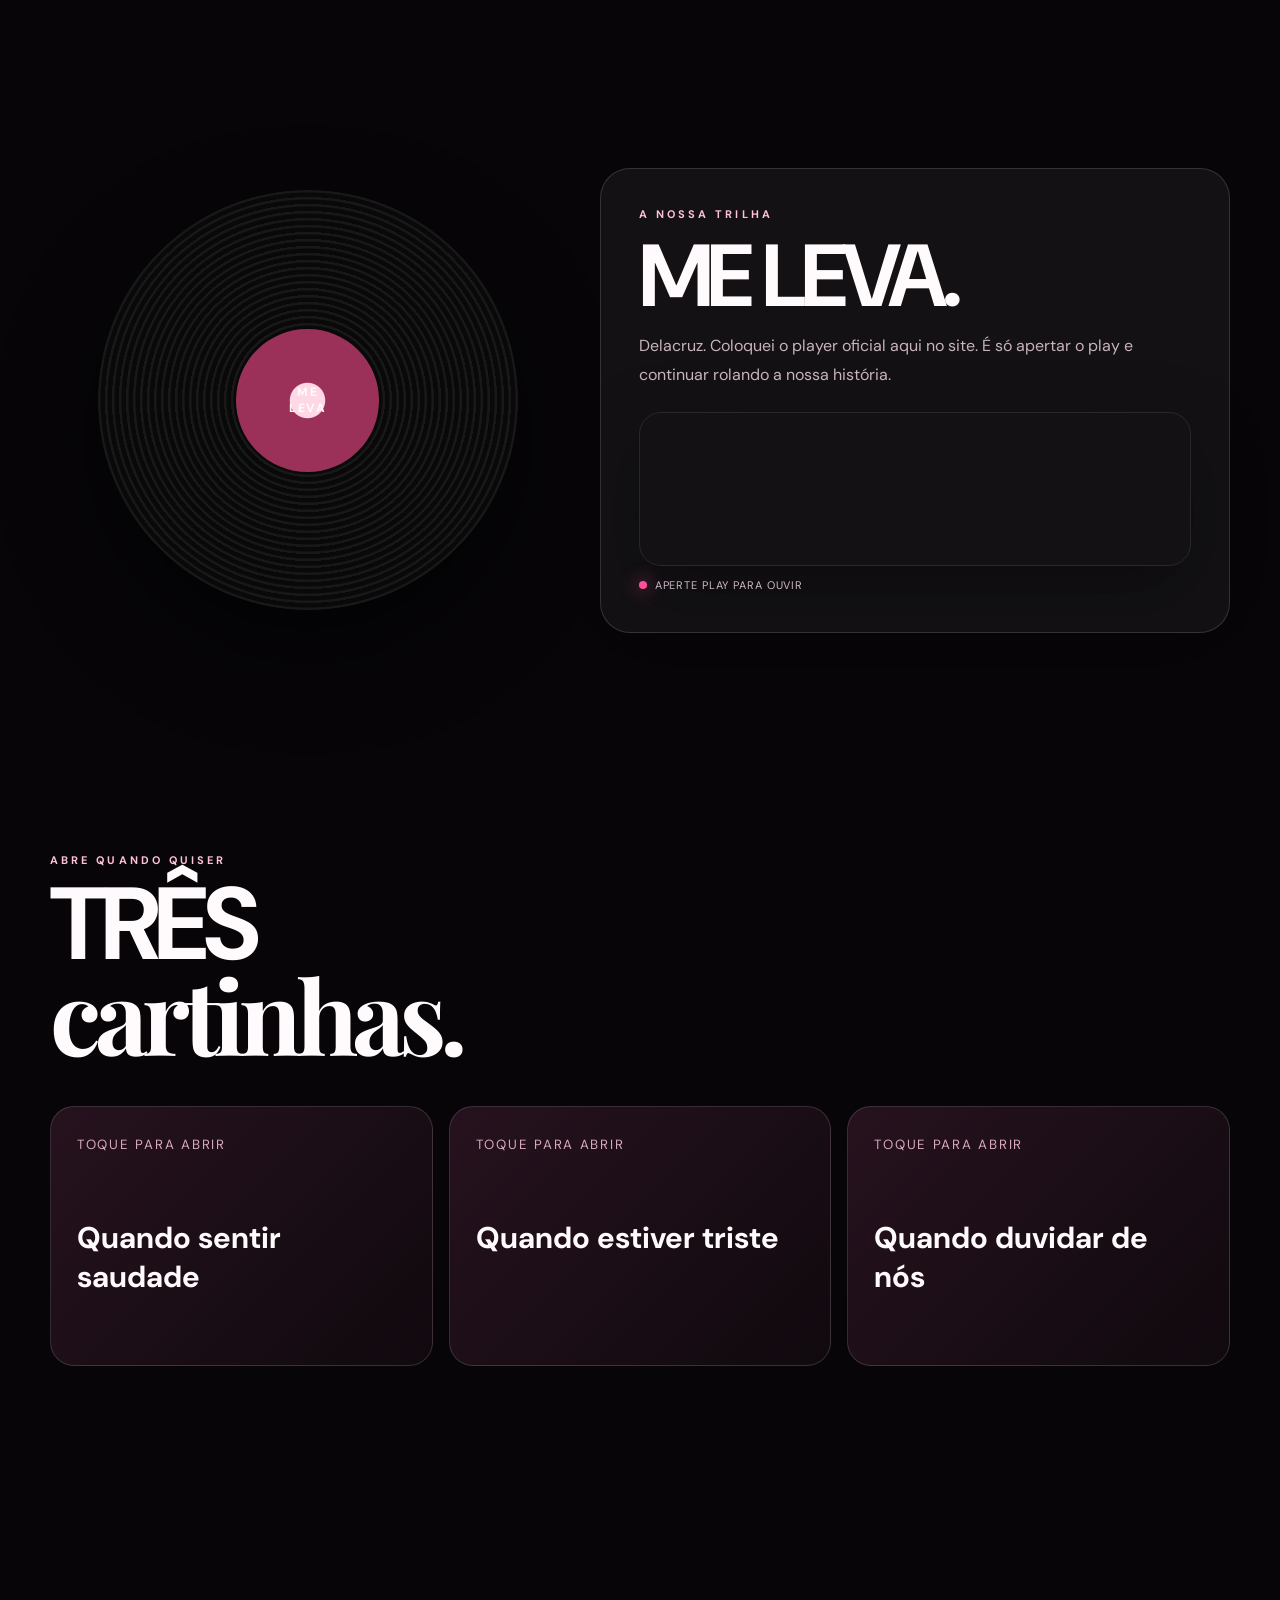
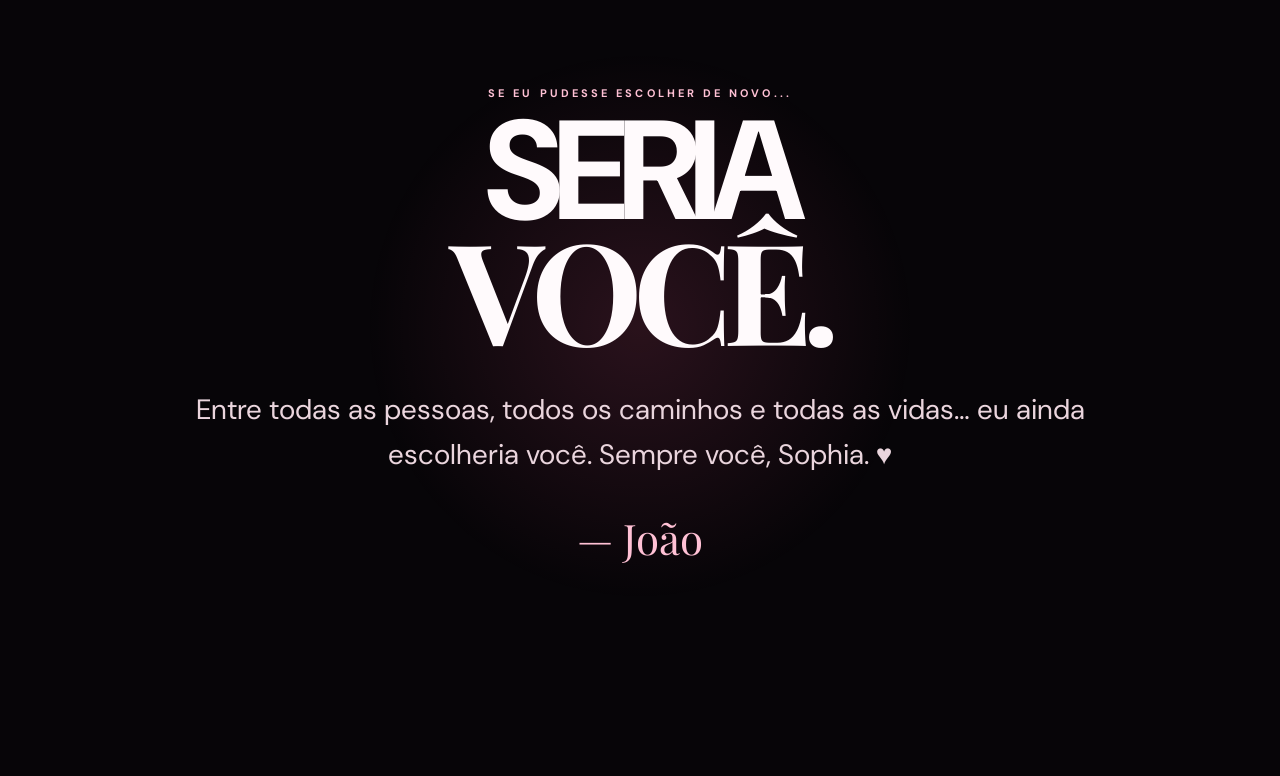
==== commit 47e9ab46: "feat: adicionar galeria e player da nossa música" ====
--- a/index.html
+++ b/index.html
@@ -1 +1 @@
-<!doctype html><html lang="pt-BR"><head><meta charset="utf-8"><meta name="viewport" content="width=device-width,initial-scale=1,viewport-fit=cover"><meta name="theme-color" content="#09050a"><title>Para Sophia — João</title><meta name="description" content="Uma história feita por João para Sophia."><link rel="preconnect" href="https://fonts.googleapis.com"><link rel="preconnect" href="https://fonts.gstatic.com" crossorigin><link href="https://fonts.googleapis.com/css2?family=DM+Sans:wght@400;500;600;700;800&family=Playfair+Display:ital,wght@0,700;1,700&display=swap" rel="stylesheet"><link rel="stylesheet" href="style.css"></head><body><canvas id="stars"></canvas><div class="intro" id="intro"><div class="intro-card"><div class="kicker">UMA COISA FEITA SÓ PRA VOCÊ</div><h1 class="serif">Sophia.</h1><p>Coloca o fone, respira e entra. Eu quis guardar um pedacinho da nossa história em um lugar que fosse só nosso.</p><button id="enter">COMEÇAR ♥</button></div></div><main><section class="hero"><div class="wrap hero-grid"><div class="reveal"><div class="kicker">JOÃO × SOPHIA — 11.06.2026</div><h1>EU FIZ <span>ISSO PRA</span> VOCÊ.</h1><p class="lead">Talvez eu nunca consiga colocar em palavras tudo o que você significa pra mim. Então eu fiz um lugar inteiro para tentar.</p></div><div class="hero-photo reveal"><div class="orbit"></div><div class="frame tilt"><img src="photos/1.webp" alt="João e Sophia"></div></div></div><div class="scroll">rola devagar ↓</div></section><section><div class="wrap"><div class="kicker reveal">O COMEÇO DO NOSSO CAPÍTULO</div><h2 class="title reveal">11 DE<br><span class="serif">JUNHO.</span></h2><div class="date-grid"><article class="date-card reveal"><small>DESDE</small><strong>11.06</strong><span>DE 2026 — NÓS.</span></article><div class="timer reveal"><div><b id="days">0</b><small>DIAS</small></div><div><b id="hours">00</b><small>HORAS</small></div><div><b id="mins">00</b><small>MINUTOS</small></div><div><b id="secs">00</b><small>SEGUNDOS</small></div></div></div></div></section><section><div class="wrap"><div class="kicker reveal">OS NOSSOS PEDAÇOS FAVORITOS</div><h2 class="title reveal">NÓS,<br><span class="serif">em fotos.</span></h2><p class="sub reveal">Algumas lembranças não precisam de legenda. Só precisam continuar existindo.</p><div class="gallery solo"><article class="photo wide tall reveal tilt"><img src="photos/1.webp" alt="João e Sophia"></article></div></div></section><section class="quote"><div class="wrap reveal"><p>“Tem gente que chega e muda o dia. Você chegou e mudou <em>meu mundo inteiro.</em>”</p><small>E EU ESCOLHERIA VOCÊ DE NOVO</small></div></section><section><div class="wrap"><div class="kicker reveal">COISAS QUE EU AMO EM VOCÊ</div><h2 class="title reveal">MIL MOTIVOS.<br><span class="serif">Alguns aqui.</span></h2><div class="reasons"><article class="reason reveal"><i>✦</i><h3>Seu jeito</h3><p>Você faz os momentos simples virarem os que eu mais quero lembrar.</p></article><article class="reason reveal"><i>♡</i><h3>Seu sorriso</h3><p>É o tipo de coisa que eu poderia olhar por horas e ainda achar pouco.</p></article><article class="reason reveal"><i>∞</i><h3>Nós dois</h3><p>Com você eu não quero só momentos. Quero história, capítulos e continuação.</p></article><article class="reason reveal"><i>☾</i><h3>Sua presença</h3><p>Você tem um jeito de deixar tudo mais leve só por estar perto.</p></article><article class="reason reveal"><i>⟡</i><h3>Seu coração</h3><p>Eu amo quem você é quando ninguém está olhando.</p></article><article class="reason reveal"><i>11</i><h3>11 de junho</h3><p>O dia que ganhou outro significado porque passou a ser o nosso.</p></article></div></div></section><section><div class="wrap music"><div class="vinyl reveal"><span>ME<br>LEVA</span></div><div class="music-card reveal"><div class="kicker">A NOSSA TRILHA</div><h2>ME LEVA.</h2><p>Delacruz. Uma música escolhida para acompanhar esse lugar e lembrar de nós sempre que tocar.</p><span class="pill">♪ NOSSA MÚSICA</span></div></div></section><section><div class="wrap"><div class="kicker reveal">ABRE QUANDO QUISER</div><h2 class="title reveal">TRÊS<br><span class="serif">cartinhas.</span></h2><div class="letters"><article class="letter reveal"><small>TOQUE PARA ABRIR</small><h3>Quando sentir saudade</h3><p>Lembra que em algum lugar eu provavelmente também estou pensando em você. Distância nenhuma é maior que o espaço que você já ocupa em mim.</p></article><article class="letter reveal"><small>TOQUE PARA ABRIR</small><h3>Quando estiver triste</h3><p>Eu queria poder guardar todos os seus dias ruins pra você não precisar passar por eles. Quando eu não puder resolver, quero pelo menos estar do seu lado.</p></article><article class="letter reveal"><small>TOQUE PARA ABRIR</small><h3>Quando duvidar de nós</h3><p>Volta aqui. Olha nossas fotos. Lembra de 11 de junho. E lembra que eu continuo escolhendo você.</p></article></div></div></section><section class="final"><div class="reveal"><div class="kicker">SE EU PUDESSE ESCOLHER DE NOVO...</div><h2>SERIA<br><span class="serif">VOCÊ.</span></h2><p>Entre todas as pessoas, todos os caminhos e todas as vidas… eu ainda escolheria você. Sempre você, Sophia. <span class="heart">♥</span></p><div class="signature serif">— João</div></div></section></main><script src="script.js"></script></body></html>+<!doctype html><html lang="pt-BR"><head><meta charset="utf-8"><meta name="viewport" content="width=device-width,initial-scale=1,viewport-fit=cover"><meta name="theme-color" content="#09050a"><title>Para Sophia — João</title><meta name="description" content="Uma história feita por João para Sophia."><link rel="preconnect" href="https://fonts.googleapis.com"><link rel="preconnect" href="https://fonts.gstatic.com" crossorigin><link href="https://fonts.googleapis.com/css2?family=DM+Sans:wght@400;500;600;700;800&family=Playfair+Display:ital,wght@0,700;1,700&display=swap" rel="stylesheet"><link rel="stylesheet" href="style.css"><style>html{scroll-behavior:smooth}.hero-actions{display:flex;gap:12px;flex-wrap:wrap;margin-top:24px}.gallery-jump{display:inline-flex;align-items:center;justify-content:center;min-height:52px;padding:0 22px;border:1px solid rgba(255,255,255,.22);border-radius:999px;color:#fff;text-decoration:none;font-weight:800;letter-spacing:.08em;font-size:12px;background:rgba(255,255,255,.06);backdrop-filter:blur(14px);transition:.25s}.gallery-jump:hover{transform:translateY(-3px);background:rgba(255,255,255,.12);border-color:rgba(255,255,255,.5)}.memory-grid{display:grid;grid-template-columns:repeat(12,1fr);gap:18px;margin-top:36px}.memory-grid .memory{position:relative;overflow:hidden;border-radius:26px;min-height:380px;border:1px solid rgba(255,255,255,.09);background:#120b12;box-shadow:0 25px 70px rgba(0,0,0,.35);transform-style:preserve-3d}.memory-grid .memory:nth-child(1){grid-column:span 7;min-height:560px}.memory-grid .memory:nth-child(2){grid-column:span 5}.memory-grid .memory:nth-child(3){grid-column:span 5}.memory-grid .memory:nth-child(4){grid-column:span 7;min-height:520px}.memory-grid img{width:100%;height:100%;object-fit:cover;display:block;transition:transform .7s cubic-bezier(.2,.8,.2,1),filter .4s}.memory:hover img{transform:scale(1.055)}.memory:after{content:"";position:absolute;inset:0;background:linear-gradient(180deg,transparent 55%,rgba(8,3,8,.72));pointer-events:none}.memory span{position:absolute;left:22px;bottom:20px;z-index:2;font-weight:800;letter-spacing:.08em;font-size:11px}.spotify-wrap{margin-top:22px;border-radius:22px;overflow:hidden;box-shadow:0 25px 70px rgba(0,0,0,.35);border:1px solid rgba(255,255,255,.09)}.spotify-wrap iframe{display:block;width:100%;border:0}.play-hint{display:inline-flex;gap:8px;align-items:center;margin-top:12px;color:#cdb9c8;font-size:11px;letter-spacing:.08em}.play-dot{width:8px;height:8px;border-radius:50%;background:#ff4f9a;box-shadow:0 0 18px #ff4f9a;animation:pulseSong 1.5s infinite}@keyframes pulseSong{50%{transform:scale(1.6);opacity:.5}}@media(max-width:760px){.memory-grid{grid-template-columns:1fr;gap:12px}.memory-grid .memory,.memory-grid .memory:nth-child(1),.memory-grid .memory:nth-child(2),.memory-grid .memory:nth-child(3),.memory-grid .memory:nth-child(4){grid-column:auto;min-height:58vh;border-radius:20px}.hero-actions{gap:9px}.gallery-jump{width:100%}}</style></head><body><canvas id="stars"></canvas><div class="intro" id="intro"><div class="intro-card"><div class="kicker">UMA COISA FEITA SÓ PRA VOCÊ</div><h1 class="serif">Sophia.</h1><p>Coloca o fone, respira e entra. Eu quis guardar um pedacinho da nossa história em um lugar que fosse só nosso.</p><button id="enter">COMEÇAR ♥</button></div></div><main><section class="hero"><div class="wrap hero-grid"><div class="reveal"><div class="kicker">JOÃO × SOPHIA — 11.06.2026</div><h1>EU FIZ <span>ISSO PRA</span> VOCÊ.</h1><p class="lead">Talvez eu nunca consiga colocar em palavras tudo o que você significa pra mim. Então eu fiz um lugar inteiro para tentar.</p><div class="hero-actions"><a class="gallery-jump" href="#galeria">IR PARA A GALERIA ↘</a><a class="gallery-jump" href="#musica">TOCAR NOSSA MÚSICA ♪</a></div></div><div class="hero-photo reveal"><div class="orbit"></div><div class="frame tilt"><img src="photos/1.webp" alt="João e Sophia"></div></div></div><div class="scroll">rola devagar ↓</div></section><section><div class="wrap"><div class="kicker reveal">O COMEÇO DO NOSSO CAPÍTULO</div><h2 class="title reveal">11 DE<br><span class="serif">JUNHO.</span></h2><div class="date-grid"><article class="date-card reveal"><small>DESDE</small><strong>11.06</strong><span>DE 2026 — NÓS.</span></article><div class="timer reveal"><div><b id="days">0</b><small>DIAS</small></div><div><b id="hours">00</b><small>HORAS</small></div><div><b id="mins">00</b><small>MINUTOS</small></div><div><b id="secs">00</b><small>SEGUNDOS</small></div></div></div></div></section><section id="galeria"><div class="wrap"><div class="kicker reveal">OS NOSSOS PEDAÇOS FAVORITOS</div><h2 class="title reveal">NÓS,<br><span class="serif">em fotos.</span></h2><p class="sub reveal">Agora sim: uma galeria de verdade com alguns dos momentos que você me mandou. Toque, role e olha devagar.</p><div class="memory-grid"><article class="memory reveal tilt"><img src="photos/1.webp" alt="João e Sophia"><span>NÓS DOIS ♥</span></article><article class="memory reveal tilt"><img src="photos/3.webp" alt="Memória de João e Sophia"><span>UM DOS NOSSOS MOMENTOS</span></article><article class="memory reveal tilt"><img src="photos/4.webp" alt="Memória de João e Sophia"><span>GUARDADO AQUI</span></article><article class="memory reveal tilt"><img src="photos/10.webp" alt="Memória de João e Sophia"><span>JOÃO × SOPHIA</span></article></div></div></section><section class="quote"><div class="wrap reveal"><p>“Tem gente que chega e muda o dia. Você chegou e mudou <em>meu mundo inteiro.</em>”</p><small>E EU ESCOLHERIA VOCÊ DE NOVO</small></div></section><section><div class="wrap"><div class="kicker reveal">COISAS QUE EU AMO EM VOCÊ</div><h2 class="title reveal">MIL MOTIVOS.<br><span class="serif">Alguns aqui.</span></h2><div class="reasons"><article class="reason reveal"><i>✦</i><h3>Seu jeito</h3><p>Você faz os momentos simples virarem os que eu mais quero lembrar.</p></article><article class="reason reveal"><i>♡</i><h3>Seu sorriso</h3><p>É o tipo de coisa que eu poderia olhar por horas e ainda achar pouco.</p></article><article class="reason reveal"><i>∞</i><h3>Nós dois</h3><p>Com você eu não quero só momentos. Quero história, capítulos e continuação.</p></article><article class="reason reveal"><i>☾</i><h3>Sua presença</h3><p>Você tem um jeito de deixar tudo mais leve só por estar perto.</p></article><article class="reason reveal"><i>⟡</i><h3>Seu coração</h3><p>Eu amo quem você é quando ninguém está olhando.</p></article><article class="reason reveal"><i>11</i><h3>11 de junho</h3><p>O dia que ganhou outro significado porque passou a ser o nosso.</p></article></div></div></section><section id="musica"><div class="wrap music"><div class="vinyl reveal"><span>ME<br>LEVA</span></div><div class="music-card reveal"><div class="kicker">A NOSSA TRILHA</div><h2>ME LEVA.</h2><p>Delacruz. Coloquei o player oficial aqui no site. É só apertar o play e continuar rolando a nossa história.</p><div class="spotify-wrap"><iframe src="https://open.spotify.com/embed/track/261whveSKSm9NLiT943fsR?utm_source=generator&theme=0" height="152" allow="autoplay; clipboard-write; encrypted-media; fullscreen; picture-in-picture" loading="lazy" title="Me Leva — Delacruz"></iframe></div><div class="play-hint"><span class="play-dot"></span>APERTE PLAY PARA OUVIR</div></div></div></section><section><div class="wrap"><div class="kicker reveal">ABRE QUANDO QUISER</div><h2 class="title reveal">TRÊS<br><span class="serif">cartinhas.</span></h2><div class="letters"><article class="letter reveal"><small>TOQUE PARA ABRIR</small><h3>Quando sentir saudade</h3><p>Lembra que em algum lugar eu provavelmente também estou pensando em você. Distância nenhuma é maior que o espaço que você já ocupa em mim.</p></article><article class="letter reveal"><small>TOQUE PARA ABRIR</small><h3>Quando estiver triste</h3><p>Eu queria poder guardar todos os seus dias ruins pra você não precisar passar por eles. Quando eu não puder resolver, quero pelo menos estar do seu lado.</p></article><article class="letter reveal"><small>TOQUE PARA ABRIR</small><h3>Quando duvidar de nós</h3><p>Volta aqui. Olha nossas fotos. Lembra de 11 de junho. E lembra que eu continuo escolhendo você.</p></article></div></div></section><section class="final"><div class="reveal"><div class="kicker">SE EU PUDESSE ESCOLHER DE NOVO...</div><h2>SERIA<br><span class="serif">VOCÊ.</span></h2><p>Entre todas as pessoas, todos os caminhos e todas as vidas… eu ainda escolheria você. Sempre você, Sophia. <span class="heart">♥</span></p><div class="signature serif">— João</div></div></section></main><script src="script.js"></script></body></html>
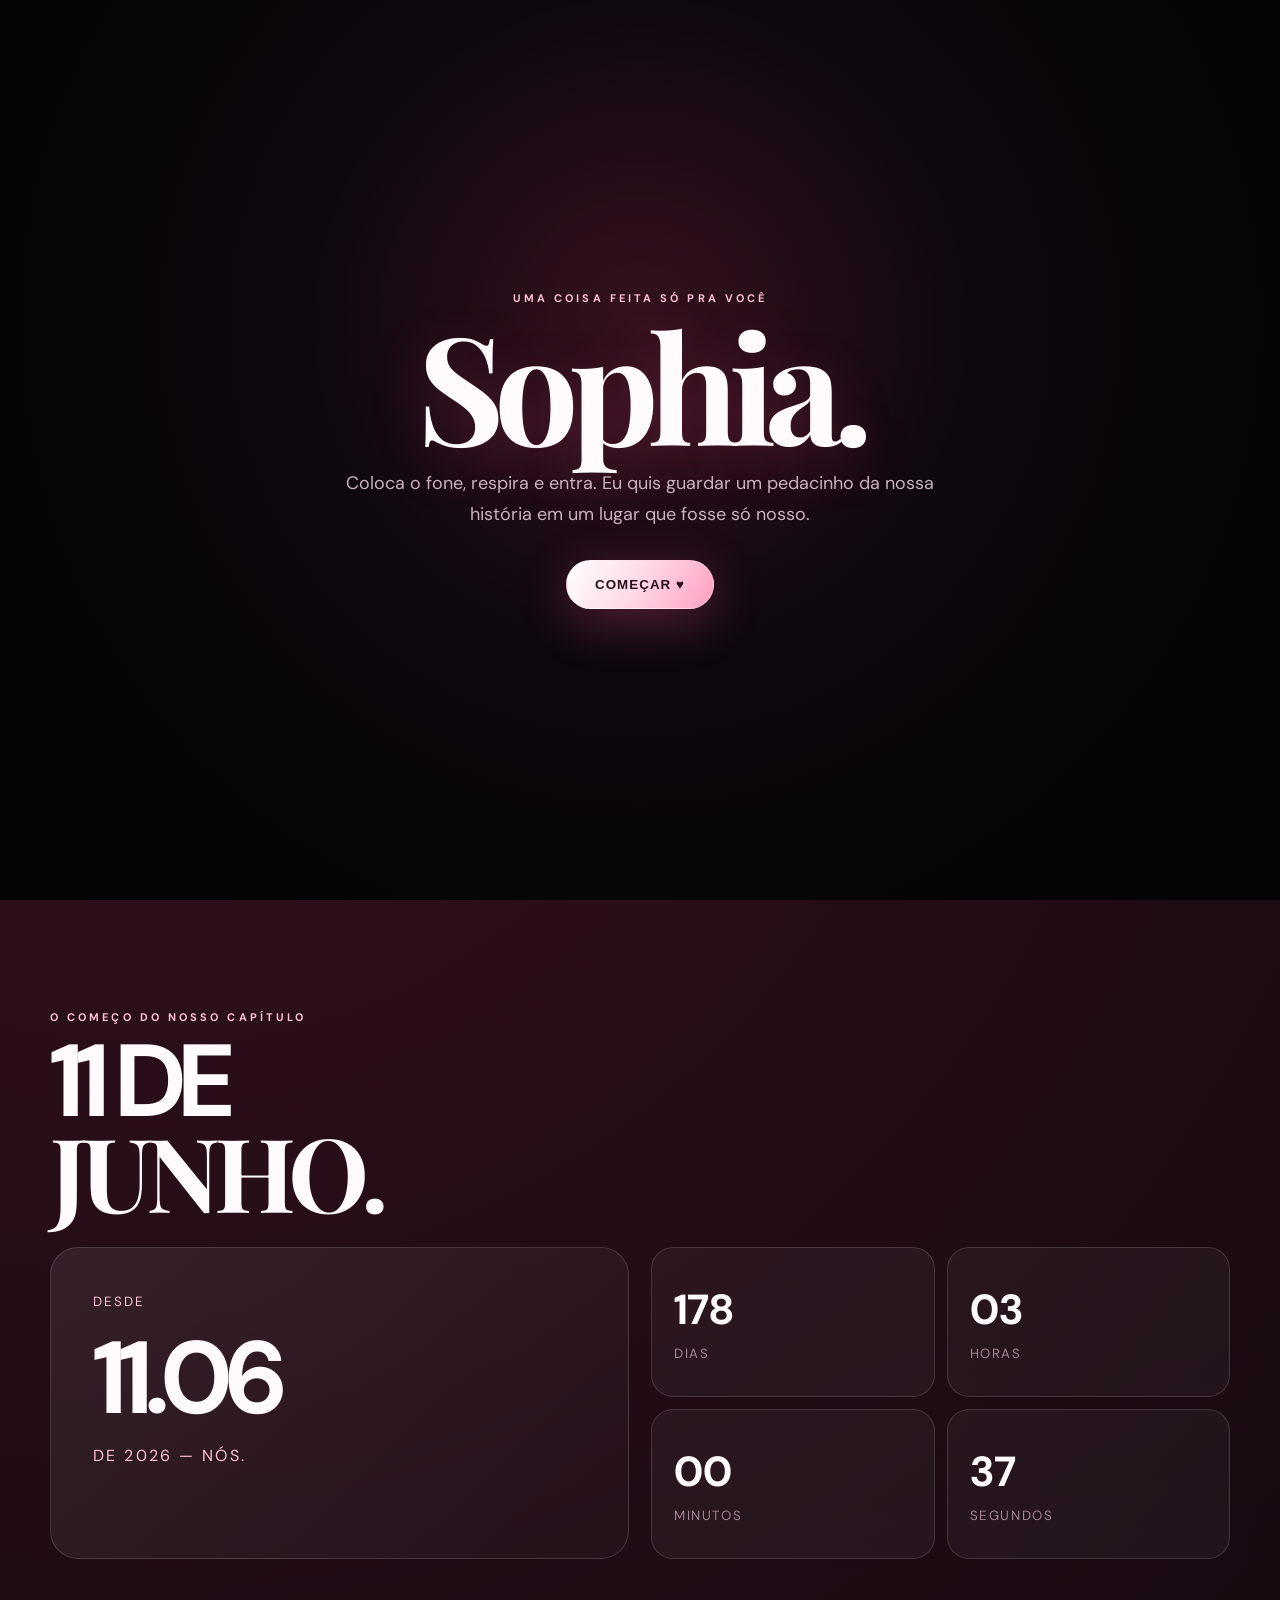
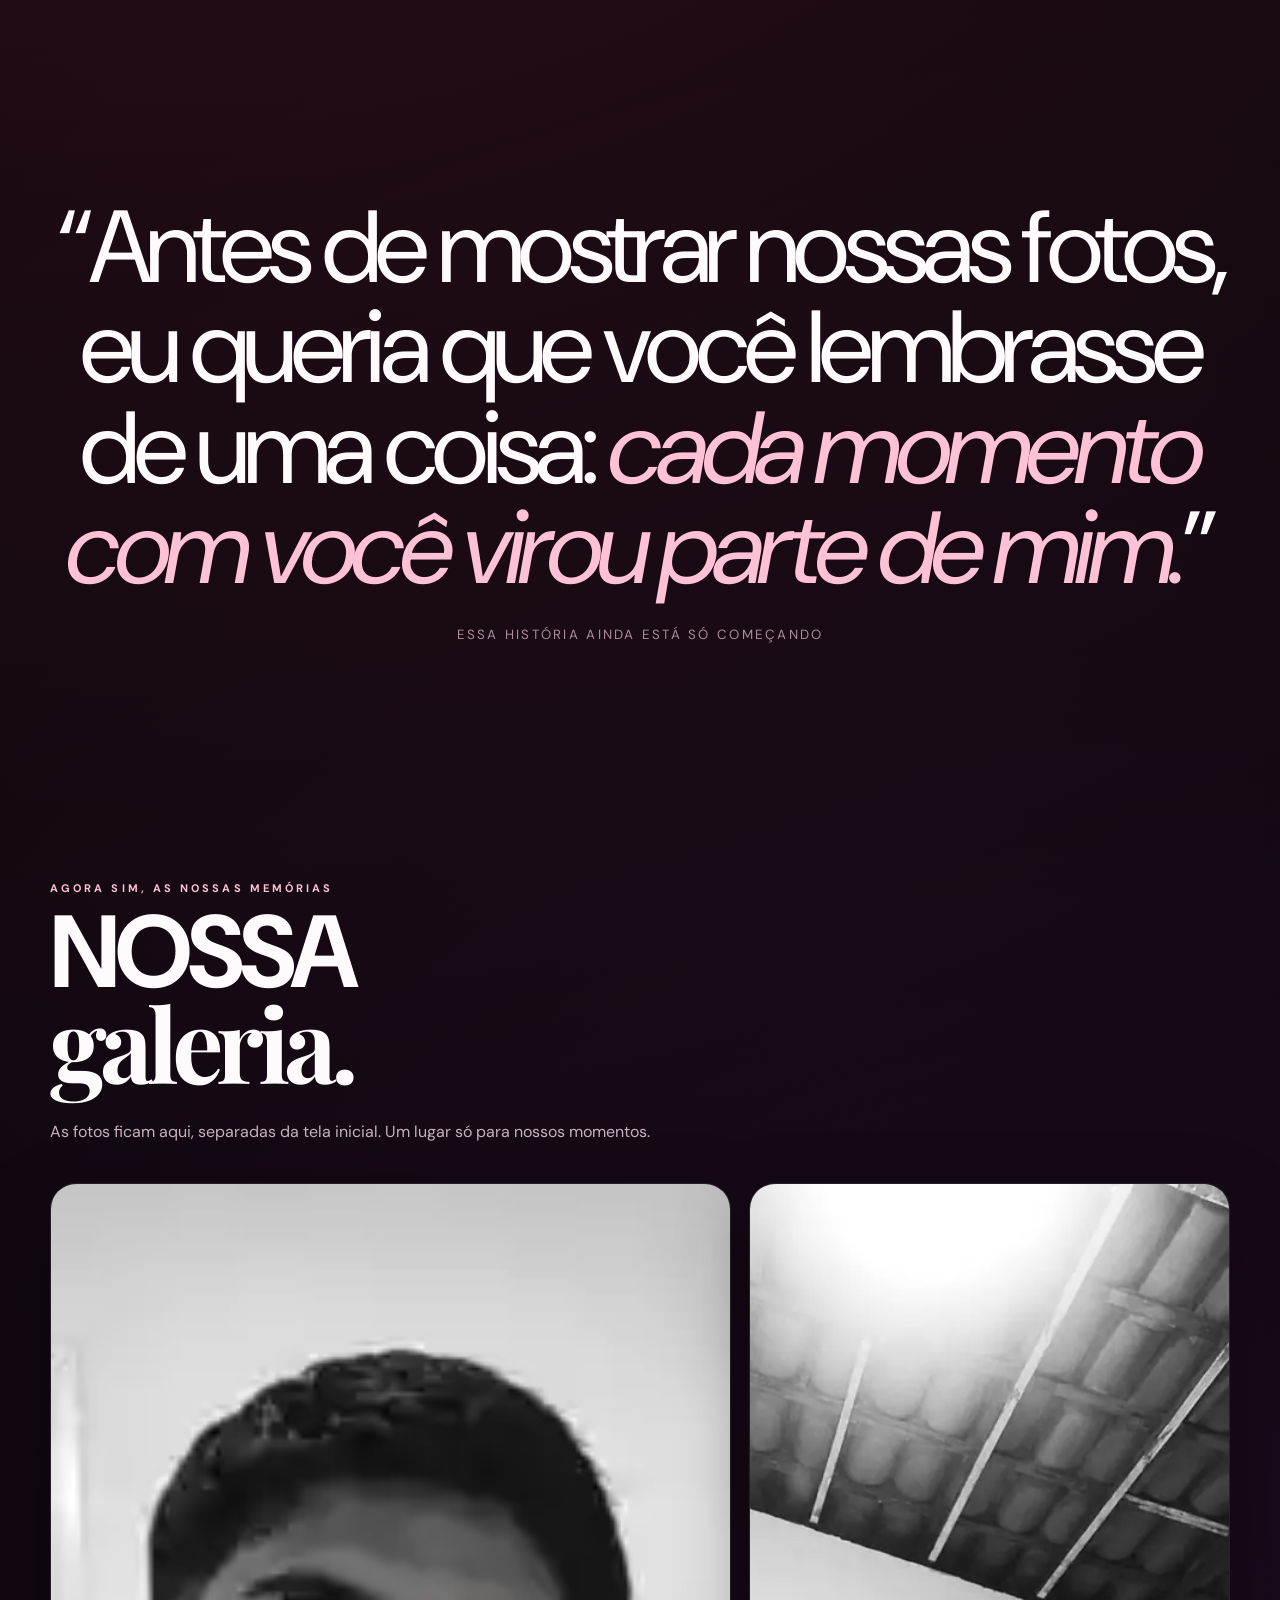
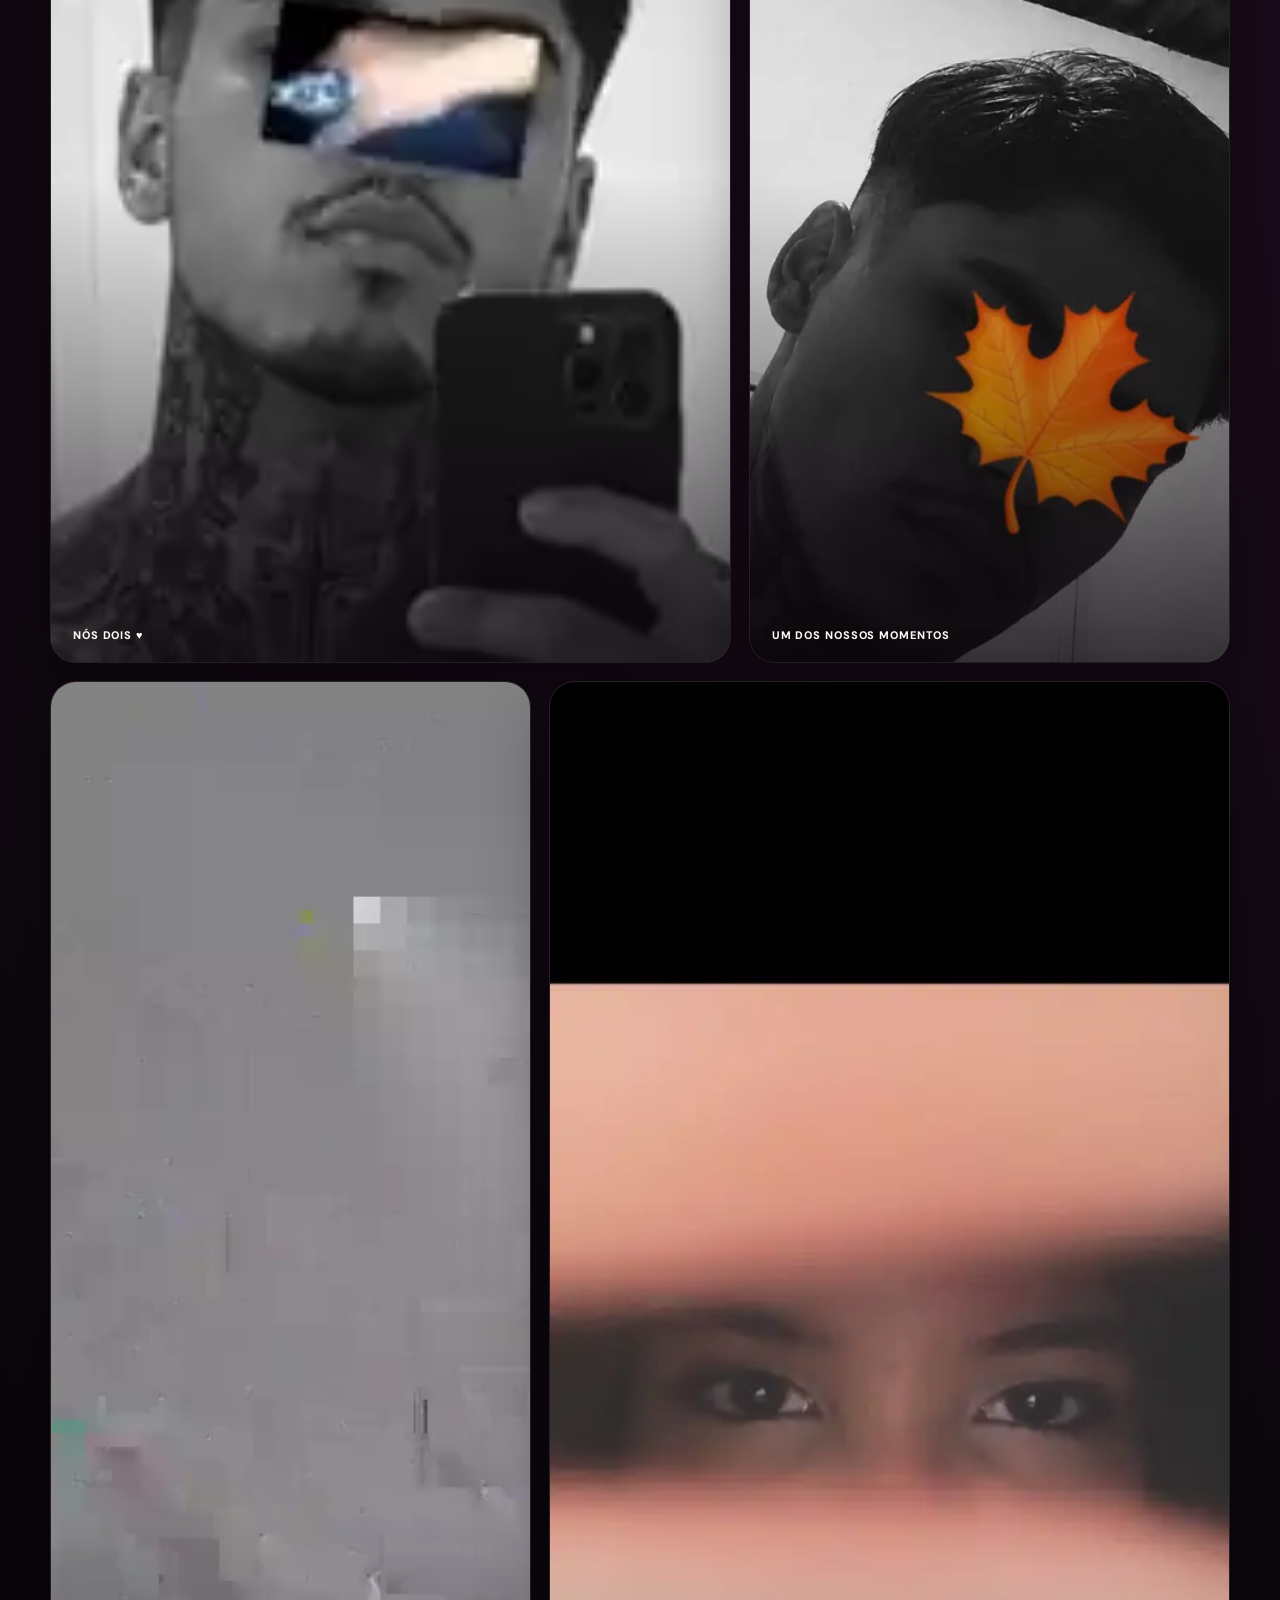
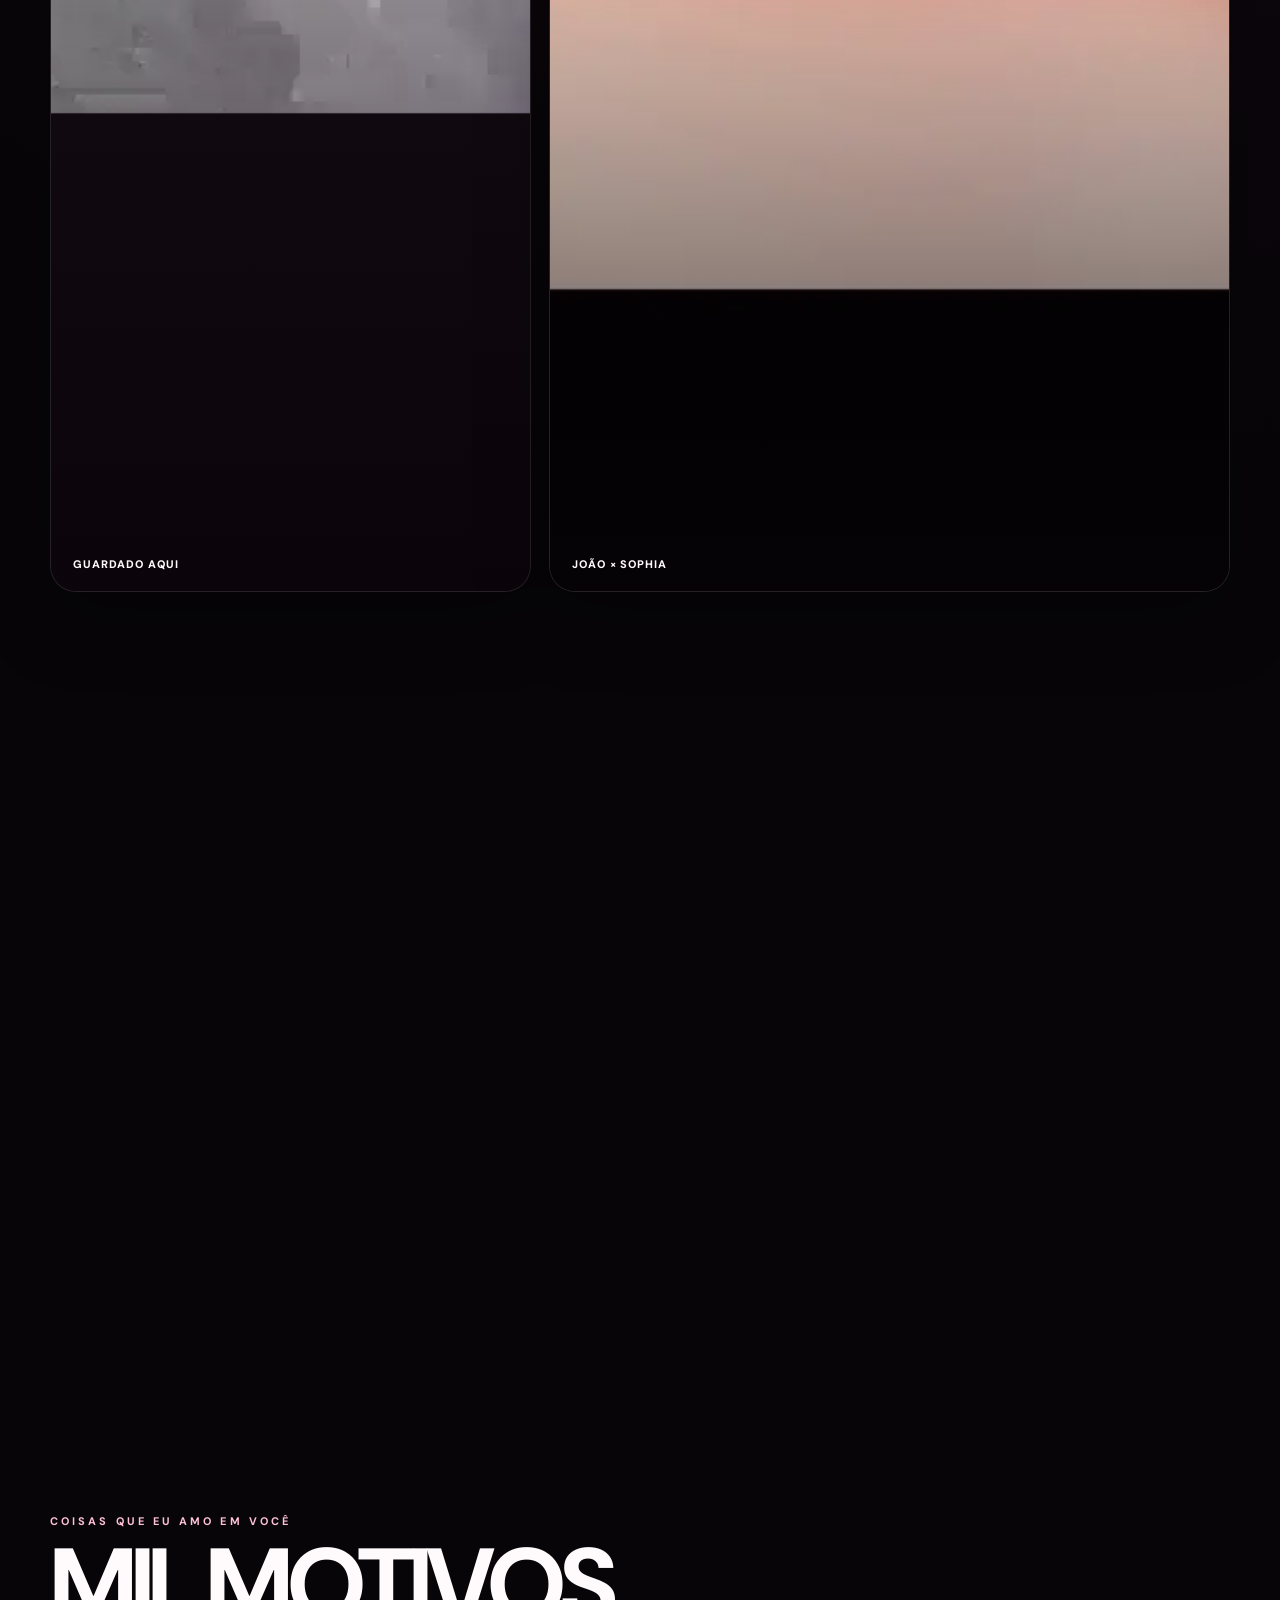
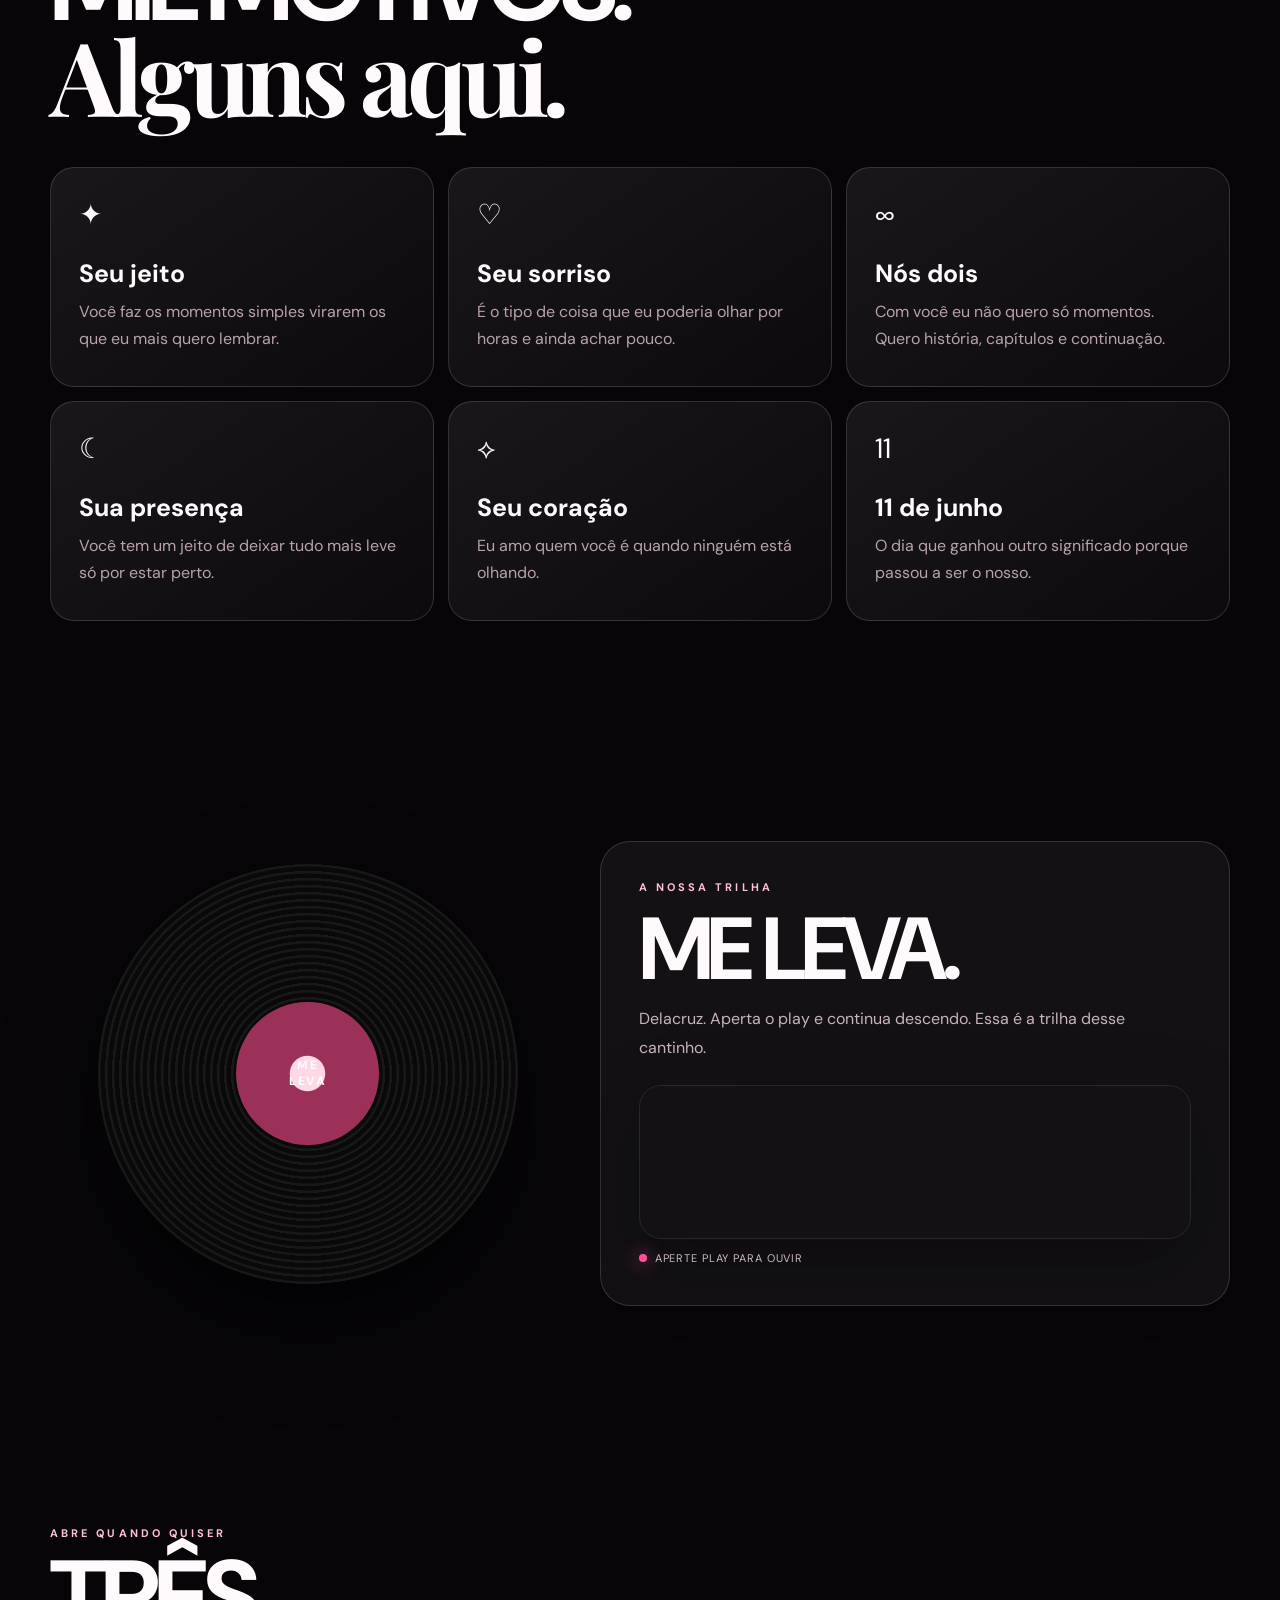
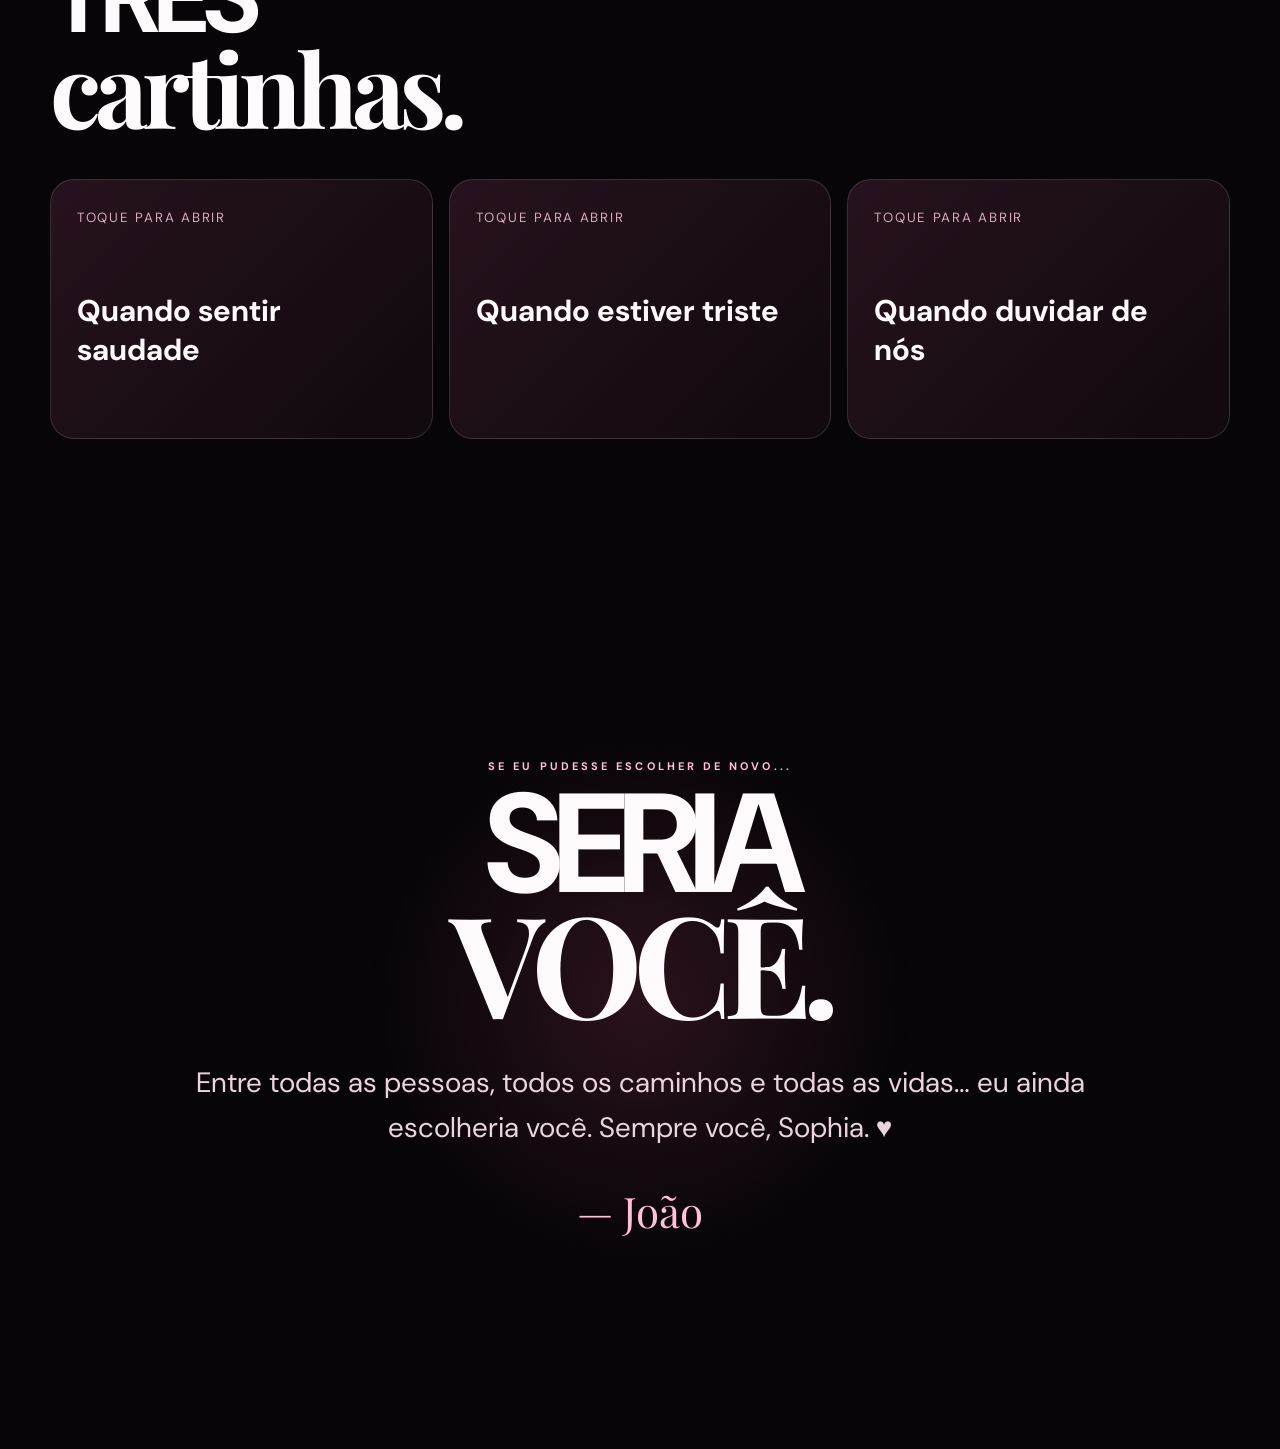
==== commit eb55eeea: "feat: refinar inicio e adicionar petalas romanticas" ====
--- a/index.html
+++ b/index.html
@@ -1 +1 @@
-<!doctype html><html lang="pt-BR"><head><meta charset="utf-8"><meta name="viewport" content="width=device-width,initial-scale=1,viewport-fit=cover"><meta name="theme-color" content="#09050a"><title>Para Sophia — João</title><meta name="description" content="Uma história feita por João para Sophia."><link rel="preconnect" href="https://fonts.googleapis.com"><link rel="preconnect" href="https://fonts.gstatic.com" crossorigin><link href="https://fonts.googleapis.com/css2?family=DM+Sans:wght@400;500;600;700;800&family=Playfair+Display:ital,wght@0,700;1,700&display=swap" rel="stylesheet"><link rel="stylesheet" href="style.css"><style>html{scroll-behavior:smooth}.hero-actions{display:flex;gap:12px;flex-wrap:wrap;margin-top:24px}.gallery-jump{display:inline-flex;align-items:center;justify-content:center;min-height:52px;padding:0 22px;border:1px solid rgba(255,255,255,.22);border-radius:999px;color:#fff;text-decoration:none;font-weight:800;letter-spacing:.08em;font-size:12px;background:rgba(255,255,255,.06);backdrop-filter:blur(14px);transition:.25s}.gallery-jump:hover{transform:translateY(-3px);background:rgba(255,255,255,.12);border-color:rgba(255,255,255,.5)}.memory-grid{display:grid;grid-template-columns:repeat(12,1fr);gap:18px;margin-top:36px}.memory-grid .memory{position:relative;overflow:hidden;border-radius:26px;min-height:380px;border:1px solid rgba(255,255,255,.09);background:#120b12;box-shadow:0 25px 70px rgba(0,0,0,.35);transform-style:preserve-3d}.memory-grid .memory:nth-child(1){grid-column:span 7;min-height:560px}.memory-grid .memory:nth-child(2){grid-column:span 5}.memory-grid .memory:nth-child(3){grid-column:span 5}.memory-grid .memory:nth-child(4){grid-column:span 7;min-height:520px}.memory-grid img{width:100%;height:100%;object-fit:cover;display:block;transition:transform .7s cubic-bezier(.2,.8,.2,1),filter .4s}.memory:hover img{transform:scale(1.055)}.memory:after{content:"";position:absolute;inset:0;background:linear-gradient(180deg,transparent 55%,rgba(8,3,8,.72));pointer-events:none}.memory span{position:absolute;left:22px;bottom:20px;z-index:2;font-weight:800;letter-spacing:.08em;font-size:11px}.spotify-wrap{margin-top:22px;border-radius:22px;overflow:hidden;box-shadow:0 25px 70px rgba(0,0,0,.35);border:1px solid rgba(255,255,255,.09)}.spotify-wrap iframe{display:block;width:100%;border:0}.play-hint{display:inline-flex;gap:8px;align-items:center;margin-top:12px;color:#cdb9c8;font-size:11px;letter-spacing:.08em}.play-dot{width:8px;height:8px;border-radius:50%;background:#ff4f9a;box-shadow:0 0 18px #ff4f9a;animation:pulseSong 1.5s infinite}@keyframes pulseSong{50%{transform:scale(1.6);opacity:.5}}@media(max-width:760px){.memory-grid{grid-template-columns:1fr;gap:12px}.memory-grid .memory,.memory-grid .memory:nth-child(1),.memory-grid .memory:nth-child(2),.memory-grid .memory:nth-child(3),.memory-grid .memory:nth-child(4){grid-column:auto;min-height:58vh;border-radius:20px}.hero-actions{gap:9px}.gallery-jump{width:100%}}</style></head><body><canvas id="stars"></canvas><div class="intro" id="intro"><div class="intro-card"><div class="kicker">UMA COISA FEITA SÓ PRA VOCÊ</div><h1 class="serif">Sophia.</h1><p>Coloca o fone, respira e entra. Eu quis guardar um pedacinho da nossa história em um lugar que fosse só nosso.</p><button id="enter">COMEÇAR ♥</button></div></div><main><section class="hero"><div class="wrap hero-grid"><div class="reveal"><div class="kicker">JOÃO × SOPHIA — 11.06.2026</div><h1>EU FIZ <span>ISSO PRA</span> VOCÊ.</h1><p class="lead">Talvez eu nunca consiga colocar em palavras tudo o que você significa pra mim. Então eu fiz um lugar inteiro para tentar.</p><div class="hero-actions"><a class="gallery-jump" href="#galeria">IR PARA A GALERIA ↘</a><a class="gallery-jump" href="#musica">TOCAR NOSSA MÚSICA ♪</a></div></div><div class="hero-photo reveal"><div class="orbit"></div><div class="frame tilt"><img src="photos/1.webp" alt="João e Sophia"></div></div></div><div class="scroll">rola devagar ↓</div></section><section><div class="wrap"><div class="kicker reveal">O COMEÇO DO NOSSO CAPÍTULO</div><h2 class="title reveal">11 DE<br><span class="serif">JUNHO.</span></h2><div class="date-grid"><article class="date-card reveal"><small>DESDE</small><strong>11.06</strong><span>DE 2026 — NÓS.</span></article><div class="timer reveal"><div><b id="days">0</b><small>DIAS</small></div><div><b id="hours">00</b><small>HORAS</small></div><div><b id="mins">00</b><small>MINUTOS</small></div><div><b id="secs">00</b><small>SEGUNDOS</small></div></div></div></div></section><section id="galeria"><div class="wrap"><div class="kicker reveal">OS NOSSOS PEDAÇOS FAVORITOS</div><h2 class="title reveal">NÓS,<br><span class="serif">em fotos.</span></h2><p class="sub reveal">Agora sim: uma galeria de verdade com alguns dos momentos que você me mandou. Toque, role e olha devagar.</p><div class="memory-grid"><article class="memory reveal tilt"><img src="photos/1.webp" alt="João e Sophia"><span>NÓS DOIS ♥</span></article><article class="memory reveal tilt"><img src="photos/3.webp" alt="Memória de João e Sophia"><span>UM DOS NOSSOS MOMENTOS</span></article><article class="memory reveal tilt"><img src="photos/4.webp" alt="Memória de João e Sophia"><span>GUARDADO AQUI</span></article><article class="memory reveal tilt"><img src="photos/10.webp" alt="Memória de João e Sophia"><span>JOÃO × SOPHIA</span></article></div></div></section><section class="quote"><div class="wrap reveal"><p>“Tem gente que chega e muda o dia. Você chegou e mudou <em>meu mundo inteiro.</em>”</p><small>E EU ESCOLHERIA VOCÊ DE NOVO</small></div></section><section><div class="wrap"><div class="kicker reveal">COISAS QUE EU AMO EM VOCÊ</div><h2 class="title reveal">MIL MOTIVOS.<br><span class="serif">Alguns aqui.</span></h2><div class="reasons"><article class="reason reveal"><i>✦</i><h3>Seu jeito</h3><p>Você faz os momentos simples virarem os que eu mais quero lembrar.</p></article><article class="reason reveal"><i>♡</i><h3>Seu sorriso</h3><p>É o tipo de coisa que eu poderia olhar por horas e ainda achar pouco.</p></article><article class="reason reveal"><i>∞</i><h3>Nós dois</h3><p>Com você eu não quero só momentos. Quero história, capítulos e continuação.</p></article><article class="reason reveal"><i>☾</i><h3>Sua presença</h3><p>Você tem um jeito de deixar tudo mais leve só por estar perto.</p></article><article class="reason reveal"><i>⟡</i><h3>Seu coração</h3><p>Eu amo quem você é quando ninguém está olhando.</p></article><article class="reason reveal"><i>11</i><h3>11 de junho</h3><p>O dia que ganhou outro significado porque passou a ser o nosso.</p></article></div></div></section><section id="musica"><div class="wrap music"><div class="vinyl reveal"><span>ME<br>LEVA</span></div><div class="music-card reveal"><div class="kicker">A NOSSA TRILHA</div><h2>ME LEVA.</h2><p>Delacruz. Coloquei o player oficial aqui no site. É só apertar o play e continuar rolando a nossa história.</p><div class="spotify-wrap"><iframe src="https://open.spotify.com/embed/track/261whveSKSm9NLiT943fsR?utm_source=generator&theme=0" height="152" allow="autoplay; clipboard-write; encrypted-media; fullscreen; picture-in-picture" loading="lazy" title="Me Leva — Delacruz"></iframe></div><div class="play-hint"><span class="play-dot"></span>APERTE PLAY PARA OUVIR</div></div></div></section><section><div class="wrap"><div class="kicker reveal">ABRE QUANDO QUISER</div><h2 class="title reveal">TRÊS<br><span class="serif">cartinhas.</span></h2><div class="letters"><article class="letter reveal"><small>TOQUE PARA ABRIR</small><h3>Quando sentir saudade</h3><p>Lembra que em algum lugar eu provavelmente também estou pensando em você. Distância nenhuma é maior que o espaço que você já ocupa em mim.</p></article><article class="letter reveal"><small>TOQUE PARA ABRIR</small><h3>Quando estiver triste</h3><p>Eu queria poder guardar todos os seus dias ruins pra você não precisar passar por eles. Quando eu não puder resolver, quero pelo menos estar do seu lado.</p></article><article class="letter reveal"><small>TOQUE PARA ABRIR</small><h3>Quando duvidar de nós</h3><p>Volta aqui. Olha nossas fotos. Lembra de 11 de junho. E lembra que eu continuo escolhendo você.</p></article></div></div></section><section class="final"><div class="reveal"><div class="kicker">SE EU PUDESSE ESCOLHER DE NOVO...</div><h2>SERIA<br><span class="serif">VOCÊ.</span></h2><p>Entre todas as pessoas, todos os caminhos e todas as vidas… eu ainda escolheria você. Sempre você, Sophia. <span class="heart">♥</span></p><div class="signature serif">— João</div></div></section></main><script src="script.js"></script></body></html>+<!doctype html><html lang="pt-BR"><head><meta charset="utf-8"><meta name="viewport" content="width=device-width,initial-scale=1,viewport-fit=cover"><meta name="theme-color" content="#09050a"><title>Para Sophia — João</title><meta name="description" content="Uma história feita por João para Sophia."><link rel="preconnect" href="https://fonts.googleapis.com"><link rel="preconnect" href="https://fonts.gstatic.com" crossorigin><link href="https://fonts.googleapis.com/css2?family=DM+Sans:wght@400;500;600;700;800&family=Playfair+Display:ital,wght@0,700;1,700&display=swap" rel="stylesheet"><link rel="stylesheet" href="style.css"><style>html{scroll-behavior:smooth}.hero{position:relative;overflow:hidden}.hero-grid{grid-template-columns:1fr!important;max-width:980px;text-align:center}.hero-grid>div:first-child{margin:auto}.hero h1{max-width:900px;margin-inline:auto}.hero .lead{max-width:680px;margin-inline:auto}.hero-actions{display:flex;gap:12px;justify-content:center;flex-wrap:wrap;margin-top:28px}.gallery-jump{display:inline-flex;align-items:center;justify-content:center;min-height:54px;padding:0 24px;border:1px solid rgba(255,255,255,.22);border-radius:999px;color:#fff;text-decoration:none;font-weight:800;letter-spacing:.08em;font-size:12px;background:rgba(255,255,255,.06);backdrop-filter:blur(14px);transition:.25s}.gallery-jump:hover{transform:translateY(-3px);background:rgba(255,255,255,.12);border-color:rgba(255,255,255,.5)}.hero-orb{width:min(72vw,650px);height:min(72vw,650px);position:absolute;left:50%;top:48%;transform:translate(-50%,-50%);border-radius:50%;background:radial-gradient(circle,rgba(255,72,148,.16),rgba(255,72,148,.035) 45%,transparent 70%);filter:blur(5px);pointer-events:none;z-index:-1}.love-badges{display:flex;justify-content:center;gap:10px;flex-wrap:wrap;margin:26px auto 0}.love-badges span{padding:10px 15px;border-radius:999px;border:1px solid rgba(255,255,255,.1);background:rgba(10,5,10,.34);backdrop-filter:blur(12px);font-size:10px;font-weight:800;letter-spacing:.12em;color:#d9c6d3}.petals{position:fixed;inset:0;overflow:hidden;pointer-events:none;z-index:4}.petal{position:absolute;top:-12vh;width:15px;height:21px;border-radius:80% 15% 70% 20%;background:linear-gradient(145deg,rgba(255,183,211,.76),rgba(255,83,153,.28));box-shadow:0 0 14px rgba(255,99,160,.12);opacity:.65;animation:petalFall linear infinite;will-change:transform}.petal:nth-child(3n){width:10px;height:15px;opacity:.42}.petal:nth-child(4n){filter:blur(.6px);opacity:.32}@keyframes petalFall{0%{transform:translate3d(0,-12vh,0) rotate(0deg) rotateY(0)}50%{transform:translate3d(55px,52vh,0) rotate(180deg) rotateY(90deg)}100%{transform:translate3d(-35px,115vh,0) rotate(390deg) rotateY(180deg)}}.memory-grid{display:grid;grid-template-columns:repeat(12,1fr);gap:18px;margin-top:36px}.memory-grid .memory{position:relative;overflow:hidden;border-radius:26px;min-height:380px;border:1px solid rgba(255,255,255,.09);background:#120b12;box-shadow:0 25px 70px rgba(0,0,0,.35);transform-style:preserve-3d}.memory-grid .memory:nth-child(1){grid-column:span 7;min-height:560px}.memory-grid .memory:nth-child(2){grid-column:span 5}.memory-grid .memory:nth-child(3){grid-column:span 5}.memory-grid .memory:nth-child(4){grid-column:span 7;min-height:520px}.memory-grid img{width:100%;height:100%;object-fit:cover;display:block;transition:transform .7s cubic-bezier(.2,.8,.2,1)}.memory:hover img{transform:scale(1.055)}.memory:after{content:"";position:absolute;inset:0;background:linear-gradient(180deg,transparent 55%,rgba(8,3,8,.72));pointer-events:none}.memory span{position:absolute;left:22px;bottom:20px;z-index:2;font-weight:800;letter-spacing:.08em;font-size:11px}.spotify-wrap{margin-top:22px;border-radius:22px;overflow:hidden;box-shadow:0 25px 70px rgba(0,0,0,.35);border:1px solid rgba(255,255,255,.09)}.spotify-wrap iframe{display:block;width:100%;border:0}.play-hint{display:inline-flex;gap:8px;align-items:center;margin-top:12px;color:#cdb9c8;font-size:11px;letter-spacing:.08em}.play-dot{width:8px;height:8px;border-radius:50%;background:#ff4f9a;box-shadow:0 0 18px #ff4f9a;animation:pulseSong 1.5s infinite}@keyframes pulseSong{50%{transform:scale(1.6);opacity:.5}}@media(max-width:760px){.hero h1{font-size:clamp(54px,18vw,92px)}.love-badges{max-width:330px}.memory-grid{grid-template-columns:1fr;gap:12px}.memory-grid .memory,.memory-grid .memory:nth-child(n){grid-column:auto;min-height:58vh;border-radius:20px}.hero-actions{gap:9px}.gallery-jump{width:100%}}</style></head><body><canvas id="stars"></canvas><div class="petals" id="petals" aria-hidden="true"></div><div class="intro" id="intro"><div class="intro-card"><div class="kicker">UMA COISA FEITA SÓ PRA VOCÊ</div><h1 class="serif">Sophia.</h1><p>Coloca o fone, respira e entra. Eu quis guardar um pedacinho da nossa história em um lugar que fosse só nosso.</p><button id="enter">COMEÇAR ♥</button></div></div><main><section class="hero"><div class="hero-orb"></div><div class="wrap hero-grid"><div class="reveal"><div class="kicker">JOÃO × SOPHIA — 11.06.2026</div><h1>EU FIZ <span>ISSO PRA</span> VOCÊ.</h1><p class="lead">Não é só um site. É um cantinho nosso, feito para guardar aquilo que eu nunca quero esquecer.</p><div class="love-badges"><span>11.06.2026</span><span>JOÃO + SOPHIA</span><span>FEITO COM AMOR ♥</span></div><div class="hero-actions"><a class="gallery-jump" href="#galeria">IR PARA A GALERIA ↘</a><a class="gallery-jump" href="#musica">OUVIR NOSSA MÚSICA ♪</a></div></div></div><div class="scroll">rola devagar ↓</div></section><section><div class="wrap"><div class="kicker reveal">O COMEÇO DO NOSSO CAPÍTULO</div><h2 class="title reveal">11 DE<br><span class="serif">JUNHO.</span></h2><div class="date-grid"><article class="date-card reveal"><small>DESDE</small><strong>11.06</strong><span>DE 2026 — NÓS.</span></article><div class="timer reveal"><div><b id="days">0</b><small>DIAS</small></div><div><b id="hours">00</b><small>HORAS</small></div><div><b id="mins">00</b><small>MINUTOS</small></div><div><b id="secs">00</b><small>SEGUNDOS</small></div></div></div></div></section><section class="quote"><div class="wrap reveal"><p>“Antes de mostrar nossas fotos, eu queria que você lembrasse de uma coisa: <em>cada momento com você virou parte de mim.</em>”</p><small>ESSA HISTÓRIA AINDA ESTÁ SÓ COMEÇANDO</small></div></section><section id="galeria"><div class="wrap"><div class="kicker reveal">AGORA SIM, AS NOSSAS MEMÓRIAS</div><h2 class="title reveal">NOSSA<br><span class="serif">galeria.</span></h2><p class="sub reveal">As fotos ficam aqui, separadas da tela inicial. Um lugar só para nossos momentos.</p><div class="memory-grid"><article class="memory reveal tilt"><img src="photos/1.webp" alt="João e Sophia"><span>NÓS DOIS ♥</span></article><article class="memory reveal tilt"><img src="photos/3.webp" alt="Memória de João e Sophia"><span>UM DOS NOSSOS MOMENTOS</span></article><article class="memory reveal tilt"><img src="photos/4.webp" alt="Memória de João e Sophia"><span>GUARDADO AQUI</span></article><article class="memory reveal tilt"><img src="photos/10.webp" alt="Memória de João e Sophia"><span>JOÃO × SOPHIA</span></article></div></div></section><section class="quote"><div class="wrap reveal"><p>“Tem gente que chega e muda o dia. Você chegou e mudou <em>meu mundo inteiro.</em>”</p><small>E EU ESCOLHERIA VOCÊ DE NOVO</small></div></section><section><div class="wrap"><div class="kicker reveal">COISAS QUE EU AMO EM VOCÊ</div><h2 class="title reveal">MIL MOTIVOS.<br><span class="serif">Alguns aqui.</span></h2><div class="reasons"><article class="reason reveal"><i>✦</i><h3>Seu jeito</h3><p>Você faz os momentos simples virarem os que eu mais quero lembrar.</p></article><article class="reason reveal"><i>♡</i><h3>Seu sorriso</h3><p>É o tipo de coisa que eu poderia olhar por horas e ainda achar pouco.</p></article><article class="reason reveal"><i>∞</i><h3>Nós dois</h3><p>Com você eu não quero só momentos. Quero história, capítulos e continuação.</p></article><article class="reason reveal"><i>☾</i><h3>Sua presença</h3><p>Você tem um jeito de deixar tudo mais leve só por estar perto.</p></article><article class="reason reveal"><i>⟡</i><h3>Seu coração</h3><p>Eu amo quem você é quando ninguém está olhando.</p></article><article class="reason reveal"><i>11</i><h3>11 de junho</h3><p>O dia que ganhou outro significado porque passou a ser o nosso.</p></article></div></div></section><section id="musica"><div class="wrap music"><div class="vinyl reveal"><span>ME<br>LEVA</span></div><div class="music-card reveal"><div class="kicker">A NOSSA TRILHA</div><h2>ME LEVA.</h2><p>Delacruz. Aperta o play e continua descendo. Essa é a trilha desse cantinho.</p><div class="spotify-wrap"><iframe src="https://open.spotify.com/embed/track/261whveSKSm9NLiT943fsR?utm_source=generator&theme=0" height="152" allow="autoplay; clipboard-write; encrypted-media; fullscreen; picture-in-picture" loading="lazy" title="Me Leva — Delacruz"></iframe></div><div class="play-hint"><span class="play-dot"></span>APERTE PLAY PARA OUVIR</div></div></div></section><section><div class="wrap"><div class="kicker reveal">ABRE QUANDO QUISER</div><h2 class="title reveal">TRÊS<br><span class="serif">cartinhas.</span></h2><div class="letters"><article class="letter reveal"><small>TOQUE PARA ABRIR</small><h3>Quando sentir saudade</h3><p>Lembra que em algum lugar eu provavelmente também estou pensando em você. Distância nenhuma é maior que o espaço que você já ocupa em mim.</p></article><article class="letter reveal"><small>TOQUE PARA ABRIR</small><h3>Quando estiver triste</h3><p>Eu queria poder guardar todos os seus dias ruins pra você não precisar passar por eles. Quando eu não puder resolver, quero pelo menos estar do seu lado.</p></article><article class="letter reveal"><small>TOQUE PARA ABRIR</small><h3>Quando duvidar de nós</h3><p>Volta aqui. Olha nossas fotos. Lembra de 11 de junho. E lembra que eu continuo escolhendo você.</p></article></div></div></section><section class="final"><div class="reveal"><div class="kicker">SE EU PUDESSE ESCOLHER DE NOVO...</div><h2>SERIA<br><span class="serif">VOCÊ.</span></h2><p>Entre todas as pessoas, todos os caminhos e todas as vidas… eu ainda escolheria você. Sempre você, Sophia. <span class="heart">♥</span></p><div class="signature serif">— João</div></div></section></main><script src="script.js"></script></body></html>
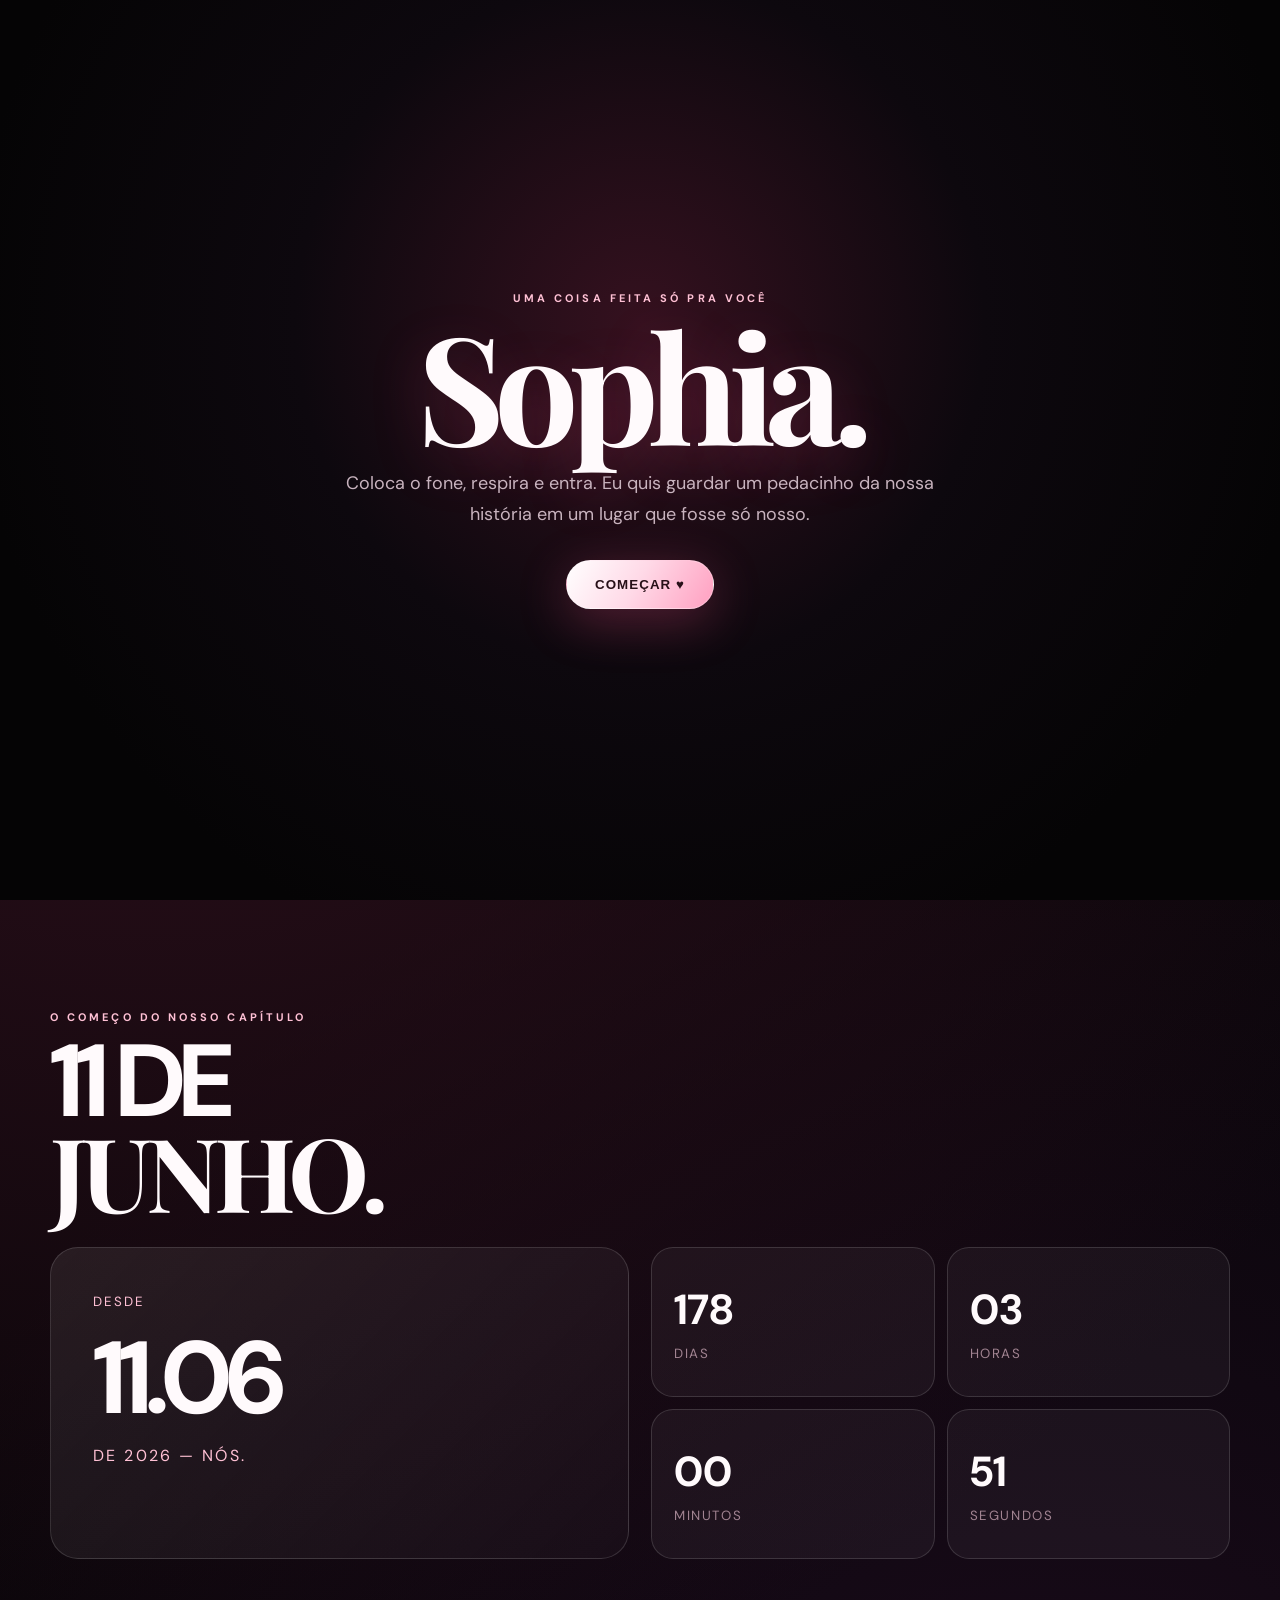
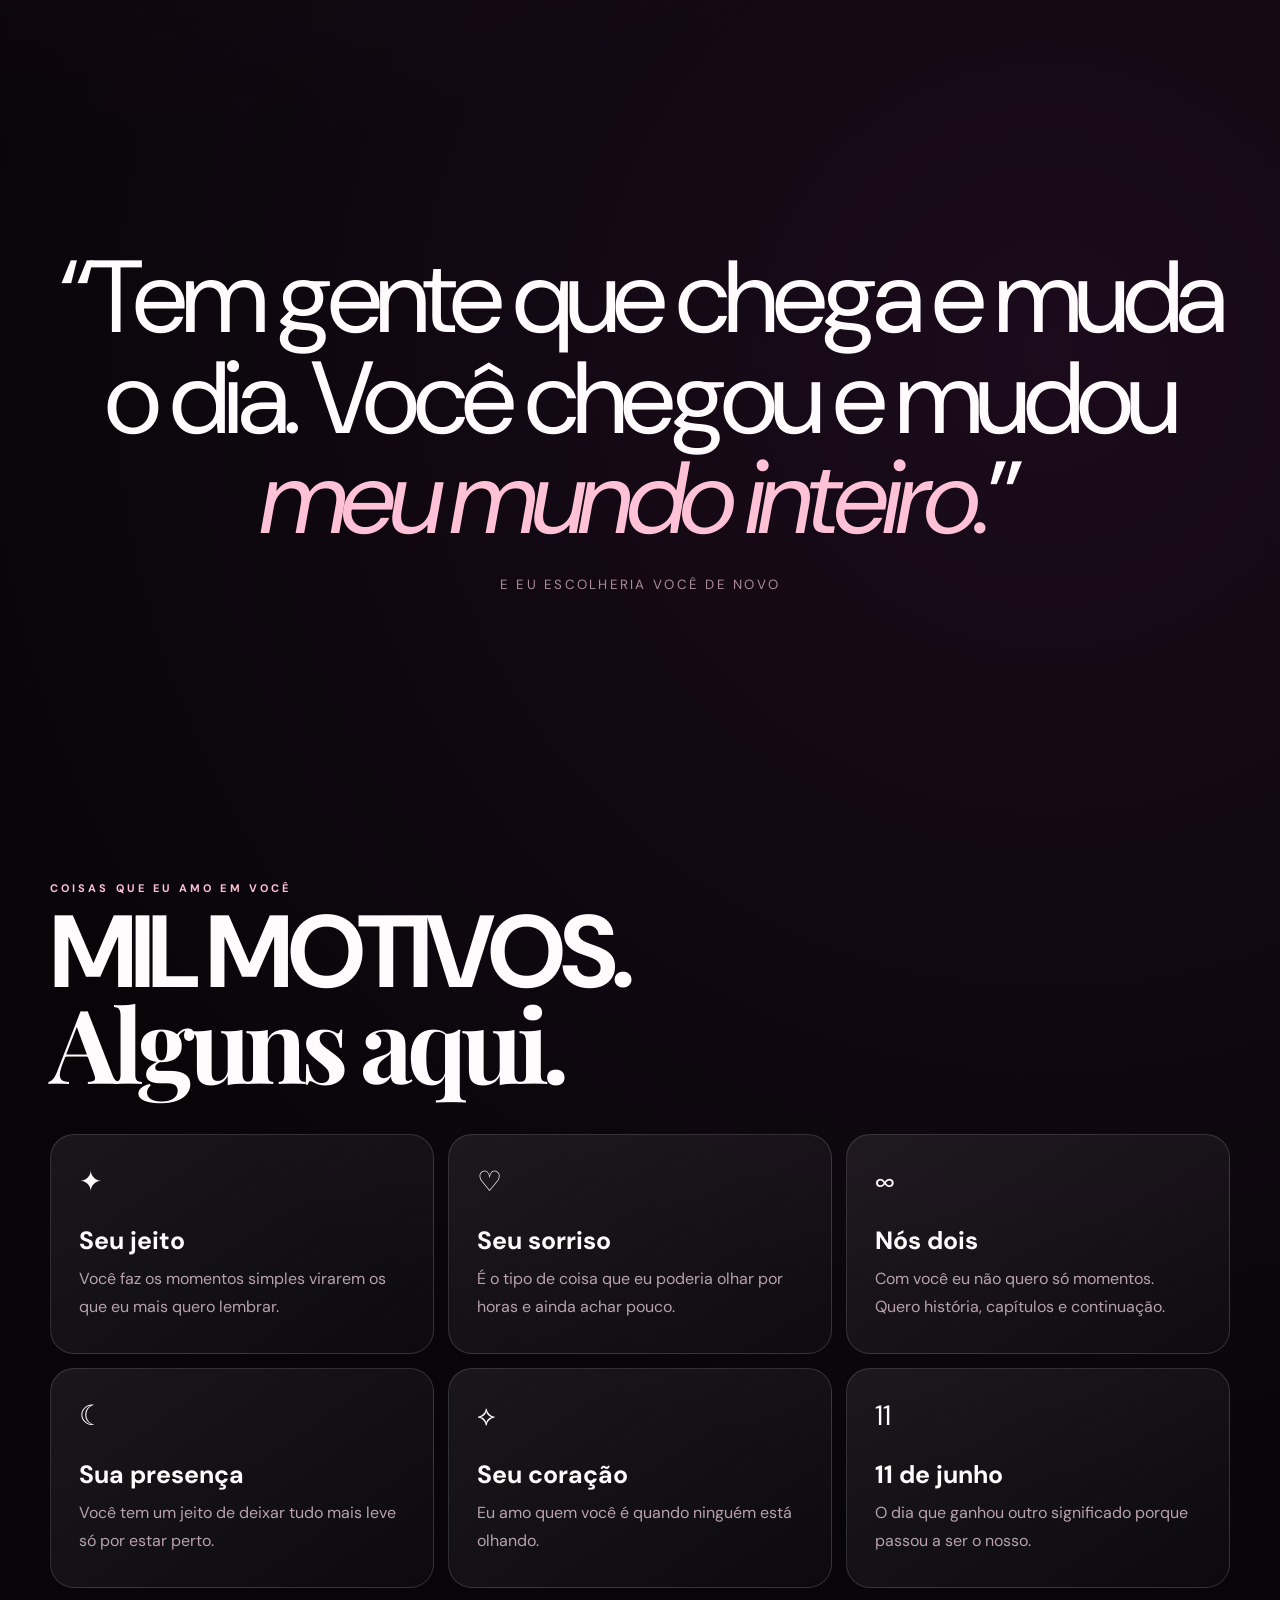
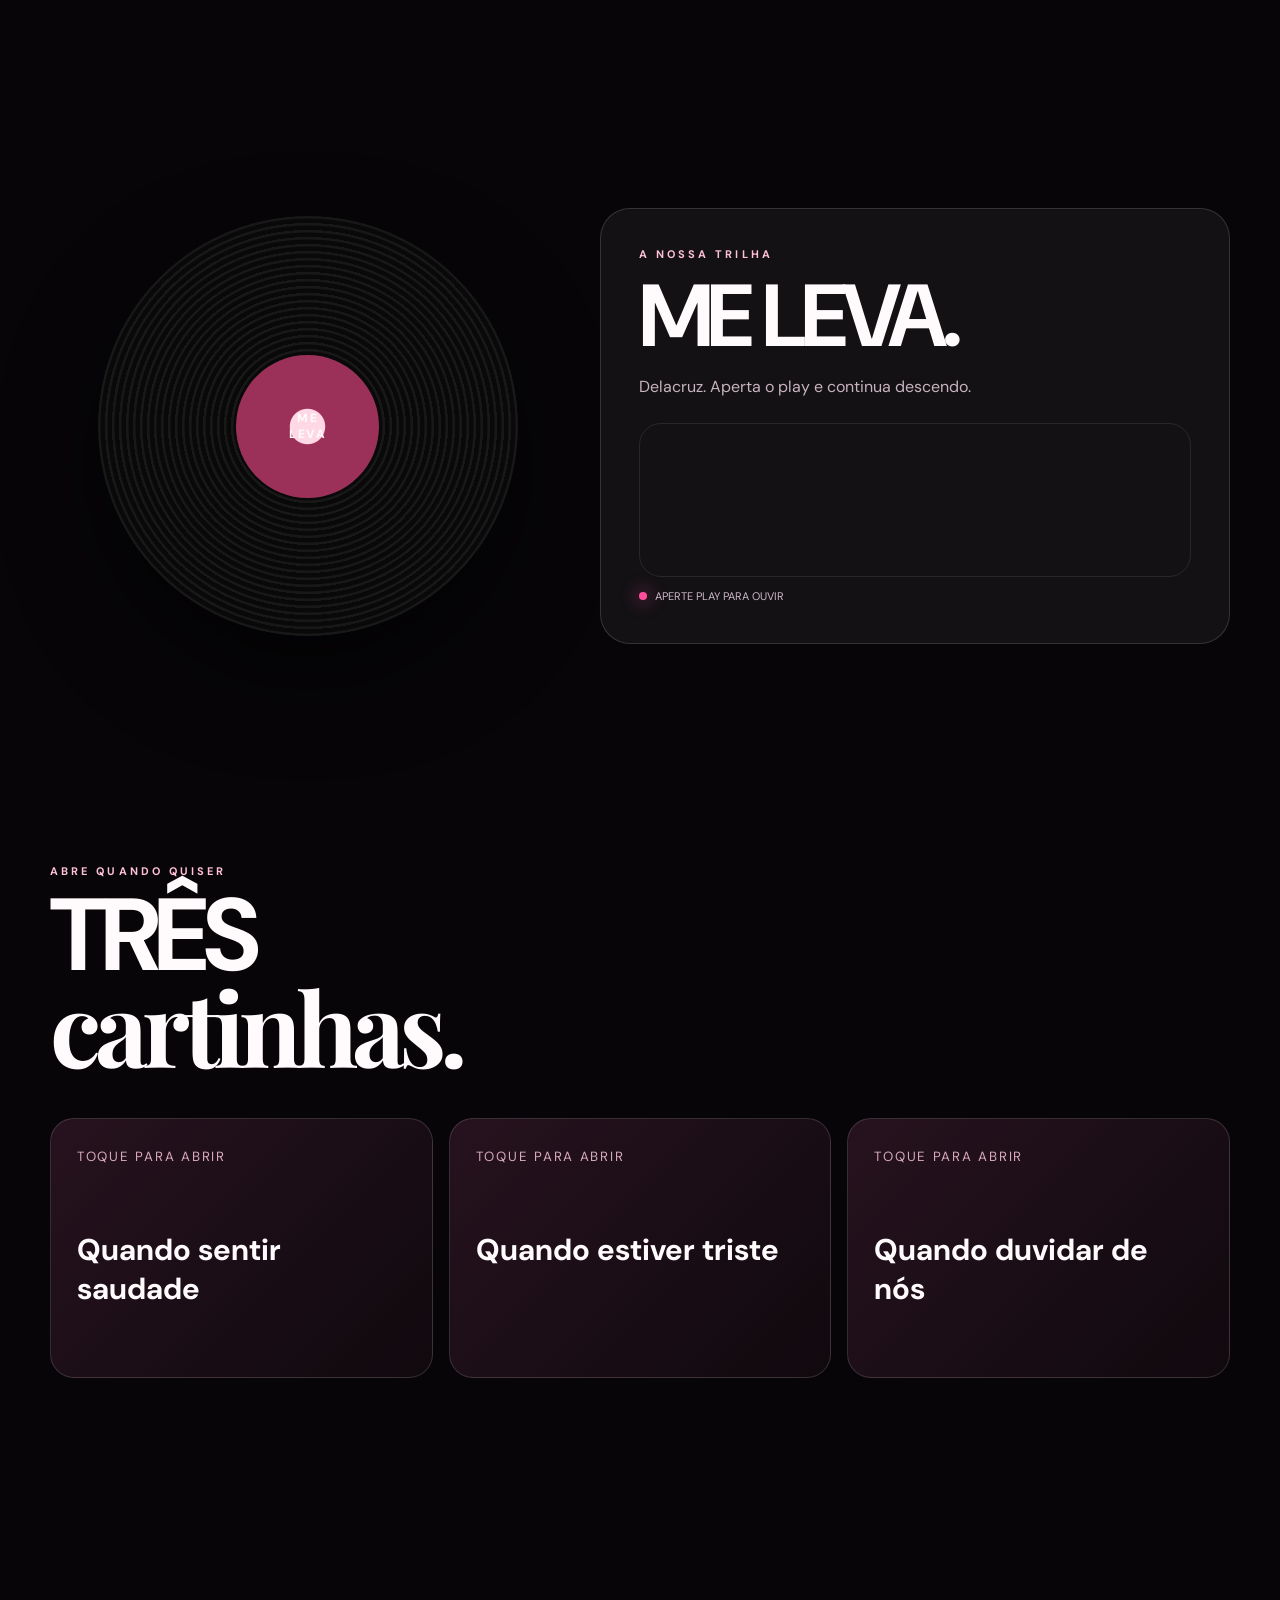
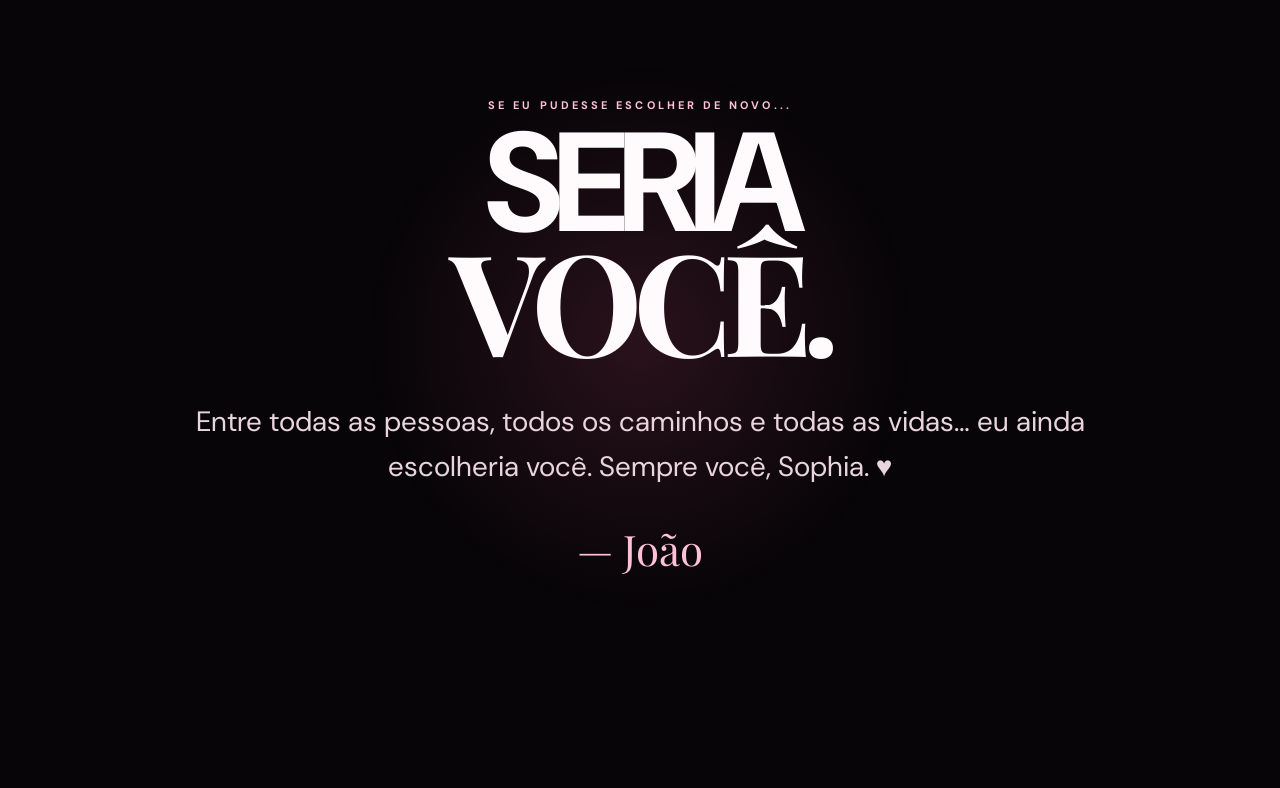
==== commit 7e1758ff: "fix: remover fotos da pagina principal e abrir galeria separada" ====
--- a/index.html
+++ b/index.html
@@ -1 +1 @@
-<!doctype html><html lang="pt-BR"><head><meta charset="utf-8"><meta name="viewport" content="width=device-width,initial-scale=1,viewport-fit=cover"><meta name="theme-color" content="#09050a"><title>Para Sophia — João</title><meta name="description" content="Uma história feita por João para Sophia."><link rel="preconnect" href="https://fonts.googleapis.com"><link rel="preconnect" href="https://fonts.gstatic.com" crossorigin><link href="https://fonts.googleapis.com/css2?family=DM+Sans:wght@400;500;600;700;800&family=Playfair+Display:ital,wght@0,700;1,700&display=swap" rel="stylesheet"><link rel="stylesheet" href="style.css"><style>html{scroll-behavior:smooth}.hero{position:relative;overflow:hidden}.hero-grid{grid-template-columns:1fr!important;max-width:980px;text-align:center}.hero-grid>div:first-child{margin:auto}.hero h1{max-width:900px;margin-inline:auto}.hero .lead{max-width:680px;margin-inline:auto}.hero-actions{display:flex;gap:12px;justify-content:center;flex-wrap:wrap;margin-top:28px}.gallery-jump{display:inline-flex;align-items:center;justify-content:center;min-height:54px;padding:0 24px;border:1px solid rgba(255,255,255,.22);border-radius:999px;color:#fff;text-decoration:none;font-weight:800;letter-spacing:.08em;font-size:12px;background:rgba(255,255,255,.06);backdrop-filter:blur(14px);transition:.25s}.gallery-jump:hover{transform:translateY(-3px);background:rgba(255,255,255,.12);border-color:rgba(255,255,255,.5)}.hero-orb{width:min(72vw,650px);height:min(72vw,650px);position:absolute;left:50%;top:48%;transform:translate(-50%,-50%);border-radius:50%;background:radial-gradient(circle,rgba(255,72,148,.16),rgba(255,72,148,.035) 45%,transparent 70%);filter:blur(5px);pointer-events:none;z-index:-1}.love-badges{display:flex;justify-content:center;gap:10px;flex-wrap:wrap;margin:26px auto 0}.love-badges span{padding:10px 15px;border-radius:999px;border:1px solid rgba(255,255,255,.1);background:rgba(10,5,10,.34);backdrop-filter:blur(12px);font-size:10px;font-weight:800;letter-spacing:.12em;color:#d9c6d3}.petals{position:fixed;inset:0;overflow:hidden;pointer-events:none;z-index:4}.petal{position:absolute;top:-12vh;width:15px;height:21px;border-radius:80% 15% 70% 20%;background:linear-gradient(145deg,rgba(255,183,211,.76),rgba(255,83,153,.28));box-shadow:0 0 14px rgba(255,99,160,.12);opacity:.65;animation:petalFall linear infinite;will-change:transform}.petal:nth-child(3n){width:10px;height:15px;opacity:.42}.petal:nth-child(4n){filter:blur(.6px);opacity:.32}@keyframes petalFall{0%{transform:translate3d(0,-12vh,0) rotate(0deg) rotateY(0)}50%{transform:translate3d(55px,52vh,0) rotate(180deg) rotateY(90deg)}100%{transform:translate3d(-35px,115vh,0) rotate(390deg) rotateY(180deg)}}.memory-grid{display:grid;grid-template-columns:repeat(12,1fr);gap:18px;margin-top:36px}.memory-grid .memory{position:relative;overflow:hidden;border-radius:26px;min-height:380px;border:1px solid rgba(255,255,255,.09);background:#120b12;box-shadow:0 25px 70px rgba(0,0,0,.35);transform-style:preserve-3d}.memory-grid .memory:nth-child(1){grid-column:span 7;min-height:560px}.memory-grid .memory:nth-child(2){grid-column:span 5}.memory-grid .memory:nth-child(3){grid-column:span 5}.memory-grid .memory:nth-child(4){grid-column:span 7;min-height:520px}.memory-grid img{width:100%;height:100%;object-fit:cover;display:block;transition:transform .7s cubic-bezier(.2,.8,.2,1)}.memory:hover img{transform:scale(1.055)}.memory:after{content:"";position:absolute;inset:0;background:linear-gradient(180deg,transparent 55%,rgba(8,3,8,.72));pointer-events:none}.memory span{position:absolute;left:22px;bottom:20px;z-index:2;font-weight:800;letter-spacing:.08em;font-size:11px}.spotify-wrap{margin-top:22px;border-radius:22px;overflow:hidden;box-shadow:0 25px 70px rgba(0,0,0,.35);border:1px solid rgba(255,255,255,.09)}.spotify-wrap iframe{display:block;width:100%;border:0}.play-hint{display:inline-flex;gap:8px;align-items:center;margin-top:12px;color:#cdb9c8;font-size:11px;letter-spacing:.08em}.play-dot{width:8px;height:8px;border-radius:50%;background:#ff4f9a;box-shadow:0 0 18px #ff4f9a;animation:pulseSong 1.5s infinite}@keyframes pulseSong{50%{transform:scale(1.6);opacity:.5}}@media(max-width:760px){.hero h1{font-size:clamp(54px,18vw,92px)}.love-badges{max-width:330px}.memory-grid{grid-template-columns:1fr;gap:12px}.memory-grid .memory,.memory-grid .memory:nth-child(n){grid-column:auto;min-height:58vh;border-radius:20px}.hero-actions{gap:9px}.gallery-jump{width:100%}}</style></head><body><canvas id="stars"></canvas><div class="petals" id="petals" aria-hidden="true"></div><div class="intro" id="intro"><div class="intro-card"><div class="kicker">UMA COISA FEITA SÓ PRA VOCÊ</div><h1 class="serif">Sophia.</h1><p>Coloca o fone, respira e entra. Eu quis guardar um pedacinho da nossa história em um lugar que fosse só nosso.</p><button id="enter">COMEÇAR ♥</button></div></div><main><section class="hero"><div class="hero-orb"></div><div class="wrap hero-grid"><div class="reveal"><div class="kicker">JOÃO × SOPHIA — 11.06.2026</div><h1>EU FIZ <span>ISSO PRA</span> VOCÊ.</h1><p class="lead">Não é só um site. É um cantinho nosso, feito para guardar aquilo que eu nunca quero esquecer.</p><div class="love-badges"><span>11.06.2026</span><span>JOÃO + SOPHIA</span><span>FEITO COM AMOR ♥</span></div><div class="hero-actions"><a class="gallery-jump" href="#galeria">IR PARA A GALERIA ↘</a><a class="gallery-jump" href="#musica">OUVIR NOSSA MÚSICA ♪</a></div></div></div><div class="scroll">rola devagar ↓</div></section><section><div class="wrap"><div class="kicker reveal">O COMEÇO DO NOSSO CAPÍTULO</div><h2 class="title reveal">11 DE<br><span class="serif">JUNHO.</span></h2><div class="date-grid"><article class="date-card reveal"><small>DESDE</small><strong>11.06</strong><span>DE 2026 — NÓS.</span></article><div class="timer reveal"><div><b id="days">0</b><small>DIAS</small></div><div><b id="hours">00</b><small>HORAS</small></div><div><b id="mins">00</b><small>MINUTOS</small></div><div><b id="secs">00</b><small>SEGUNDOS</small></div></div></div></div></section><section class="quote"><div class="wrap reveal"><p>“Antes de mostrar nossas fotos, eu queria que você lembrasse de uma coisa: <em>cada momento com você virou parte de mim.</em>”</p><small>ESSA HISTÓRIA AINDA ESTÁ SÓ COMEÇANDO</small></div></section><section id="galeria"><div class="wrap"><div class="kicker reveal">AGORA SIM, AS NOSSAS MEMÓRIAS</div><h2 class="title reveal">NOSSA<br><span class="serif">galeria.</span></h2><p class="sub reveal">As fotos ficam aqui, separadas da tela inicial. Um lugar só para nossos momentos.</p><div class="memory-grid"><article class="memory reveal tilt"><img src="photos/1.webp" alt="João e Sophia"><span>NÓS DOIS ♥</span></article><article class="memory reveal tilt"><img src="photos/3.webp" alt="Memória de João e Sophia"><span>UM DOS NOSSOS MOMENTOS</span></article><article class="memory reveal tilt"><img src="photos/4.webp" alt="Memória de João e Sophia"><span>GUARDADO AQUI</span></article><article class="memory reveal tilt"><img src="photos/10.webp" alt="Memória de João e Sophia"><span>JOÃO × SOPHIA</span></article></div></div></section><section class="quote"><div class="wrap reveal"><p>“Tem gente que chega e muda o dia. Você chegou e mudou <em>meu mundo inteiro.</em>”</p><small>E EU ESCOLHERIA VOCÊ DE NOVO</small></div></section><section><div class="wrap"><div class="kicker reveal">COISAS QUE EU AMO EM VOCÊ</div><h2 class="title reveal">MIL MOTIVOS.<br><span class="serif">Alguns aqui.</span></h2><div class="reasons"><article class="reason reveal"><i>✦</i><h3>Seu jeito</h3><p>Você faz os momentos simples virarem os que eu mais quero lembrar.</p></article><article class="reason reveal"><i>♡</i><h3>Seu sorriso</h3><p>É o tipo de coisa que eu poderia olhar por horas e ainda achar pouco.</p></article><article class="reason reveal"><i>∞</i><h3>Nós dois</h3><p>Com você eu não quero só momentos. Quero história, capítulos e continuação.</p></article><article class="reason reveal"><i>☾</i><h3>Sua presença</h3><p>Você tem um jeito de deixar tudo mais leve só por estar perto.</p></article><article class="reason reveal"><i>⟡</i><h3>Seu coração</h3><p>Eu amo quem você é quando ninguém está olhando.</p></article><article class="reason reveal"><i>11</i><h3>11 de junho</h3><p>O dia que ganhou outro significado porque passou a ser o nosso.</p></article></div></div></section><section id="musica"><div class="wrap music"><div class="vinyl reveal"><span>ME<br>LEVA</span></div><div class="music-card reveal"><div class="kicker">A NOSSA TRILHA</div><h2>ME LEVA.</h2><p>Delacruz. Aperta o play e continua descendo. Essa é a trilha desse cantinho.</p><div class="spotify-wrap"><iframe src="https://open.spotify.com/embed/track/261whveSKSm9NLiT943fsR?utm_source=generator&theme=0" height="152" allow="autoplay; clipboard-write; encrypted-media; fullscreen; picture-in-picture" loading="lazy" title="Me Leva — Delacruz"></iframe></div><div class="play-hint"><span class="play-dot"></span>APERTE PLAY PARA OUVIR</div></div></div></section><section><div class="wrap"><div class="kicker reveal">ABRE QUANDO QUISER</div><h2 class="title reveal">TRÊS<br><span class="serif">cartinhas.</span></h2><div class="letters"><article class="letter reveal"><small>TOQUE PARA ABRIR</small><h3>Quando sentir saudade</h3><p>Lembra que em algum lugar eu provavelmente também estou pensando em você. Distância nenhuma é maior que o espaço que você já ocupa em mim.</p></article><article class="letter reveal"><small>TOQUE PARA ABRIR</small><h3>Quando estiver triste</h3><p>Eu queria poder guardar todos os seus dias ruins pra você não precisar passar por eles. Quando eu não puder resolver, quero pelo menos estar do seu lado.</p></article><article class="letter reveal"><small>TOQUE PARA ABRIR</small><h3>Quando duvidar de nós</h3><p>Volta aqui. Olha nossas fotos. Lembra de 11 de junho. E lembra que eu continuo escolhendo você.</p></article></div></div></section><section class="final"><div class="reveal"><div class="kicker">SE EU PUDESSE ESCOLHER DE NOVO...</div><h2>SERIA<br><span class="serif">VOCÊ.</span></h2><p>Entre todas as pessoas, todos os caminhos e todas as vidas… eu ainda escolheria você. Sempre você, Sophia. <span class="heart">♥</span></p><div class="signature serif">— João</div></div></section></main><script src="script.js"></script></body></html>+<!doctype html><html lang="pt-BR"><head><meta charset="utf-8"><meta name="viewport" content="width=device-width,initial-scale=1,viewport-fit=cover"><meta name="theme-color" content="#09050a"><title>Para Sophia — João</title><link rel="preconnect" href="https://fonts.googleapis.com"><link rel="preconnect" href="https://fonts.gstatic.com" crossorigin><link href="https://fonts.googleapis.com/css2?family=DM+Sans:wght@400;500;600;700;800&family=Playfair+Display:ital,wght@0,700;1,700&display=swap" rel="stylesheet"><link rel="stylesheet" href="style.css"><style>html{scroll-behavior:smooth}.hero{position:relative;overflow:hidden}.hero-grid{grid-template-columns:1fr!important;max-width:980px;text-align:center}.hero-grid>div:first-child{margin:auto}.hero h1{max-width:900px;margin-inline:auto}.hero .lead{max-width:680px;margin-inline:auto}.hero-actions{display:flex;gap:12px;justify-content:center;flex-wrap:wrap;margin-top:28px}.gallery-jump{display:inline-flex;align-items:center;justify-content:center;min-height:54px;padding:0 24px;border:1px solid rgba(255,255,255,.22);border-radius:999px;color:#fff;text-decoration:none;font-weight:800;letter-spacing:.08em;font-size:12px;background:rgba(255,255,255,.06);backdrop-filter:blur(14px);transition:.25s}.gallery-jump:hover{transform:translateY(-3px);background:rgba(255,255,255,.12)}.hero-orb{width:min(72vw,650px);height:min(72vw,650px);position:absolute;left:50%;top:48%;transform:translate(-50%,-50%);border-radius:50%;background:radial-gradient(circle,rgba(255,72,148,.16),rgba(255,72,148,.035) 45%,transparent 70%);z-index:-1}.love-badges{display:flex;justify-content:center;gap:10px;flex-wrap:wrap;margin:26px auto 0}.love-badges span{padding:10px 15px;border-radius:999px;border:1px solid rgba(255,255,255,.1);background:rgba(10,5,10,.34);font-size:10px;font-weight:800;letter-spacing:.12em;color:#d9c6d3}.petals{position:fixed;inset:0;overflow:hidden;pointer-events:none;z-index:4}.petal{position:absolute;top:-12vh;width:15px;height:21px;border-radius:80% 15% 70% 20%;background:linear-gradient(145deg,rgba(255,183,211,.76),rgba(255,83,153,.28));opacity:.65;animation:petalFall linear infinite}@keyframes petalFall{0%{transform:translate3d(0,-12vh,0) rotate(0)}50%{transform:translate3d(55px,52vh,0) rotate(180deg)}100%{transform:translate3d(-35px,115vh,0) rotate(390deg)}}.spotify-wrap{margin-top:22px;border-radius:22px;overflow:hidden;border:1px solid rgba(255,255,255,.09)}.spotify-wrap iframe{display:block;width:100%;border:0}.play-hint{display:inline-flex;gap:8px;align-items:center;margin-top:12px;color:#cdb9c8;font-size:11px}.play-dot{width:8px;height:8px;border-radius:50%;background:#ff4f9a;box-shadow:0 0 18px #ff4f9a}@media(max-width:760px){.hero h1{font-size:clamp(54px,18vw,92px)}.hero-actions{gap:9px}.gallery-jump{width:100%}}</style></head><body><canvas id="stars"></canvas><div class="petals" id="petals"></div><div class="intro" id="intro"><div class="intro-card"><div class="kicker">UMA COISA FEITA SÓ PRA VOCÊ</div><h1 class="serif">Sophia.</h1><p>Coloca o fone, respira e entra. Eu quis guardar um pedacinho da nossa história em um lugar que fosse só nosso.</p><button id="enter">COMEÇAR ♥</button></div></div><main><section class="hero"><div class="hero-orb"></div><div class="wrap hero-grid"><div class="reveal"><div class="kicker">JOÃO × SOPHIA — 11.06.2026</div><h1>EU FIZ <span>ISSO PRA</span> VOCÊ.</h1><p class="lead">Não é só um site. É um cantinho nosso, feito para guardar aquilo que eu nunca quero esquecer.</p><div class="love-badges"><span>11.06.2026</span><span>JOÃO + SOPHIA</span><span>FEITO COM AMOR ♥</span></div><div class="hero-actions"><a class="gallery-jump" href="galeria.html">ABRIR NOSSA GALERIA ↗</a><a class="gallery-jump" href="#musica">OUVIR NOSSA MÚSICA ♪</a></div></div></div><div class="scroll">rola devagar ↓</div></section><section><div class="wrap"><div class="kicker reveal">O COMEÇO DO NOSSO CAPÍTULO</div><h2 class="title reveal">11 DE<br><span class="serif">JUNHO.</span></h2><div class="date-grid"><article class="date-card reveal"><small>DESDE</small><strong>11.06</strong><span>DE 2026 — NÓS.</span></article><div class="timer reveal"><div><b id="days">0</b><small>DIAS</small></div><div><b id="hours">00</b><small>HORAS</small></div><div><b id="mins">00</b><small>MINUTOS</small></div><div><b id="secs">00</b><small>SEGUNDOS</small></div></div></div></div></section><section class="quote"><div class="wrap reveal"><p>“Tem gente que chega e muda o dia. Você chegou e mudou <em>meu mundo inteiro.</em>”</p><small>E EU ESCOLHERIA VOCÊ DE NOVO</small></div></section><section><div class="wrap"><div class="kicker reveal">COISAS QUE EU AMO EM VOCÊ</div><h2 class="title reveal">MIL MOTIVOS.<br><span class="serif">Alguns aqui.</span></h2><div class="reasons"><article class="reason reveal"><i>✦</i><h3>Seu jeito</h3><p>Você faz os momentos simples virarem os que eu mais quero lembrar.</p></article><article class="reason reveal"><i>♡</i><h3>Seu sorriso</h3><p>É o tipo de coisa que eu poderia olhar por horas e ainda achar pouco.</p></article><article class="reason reveal"><i>∞</i><h3>Nós dois</h3><p>Com você eu não quero só momentos. Quero história, capítulos e continuação.</p></article><article class="reason reveal"><i>☾</i><h3>Sua presença</h3><p>Você tem um jeito de deixar tudo mais leve só por estar perto.</p></article><article class="reason reveal"><i>⟡</i><h3>Seu coração</h3><p>Eu amo quem você é quando ninguém está olhando.</p></article><article class="reason reveal"><i>11</i><h3>11 de junho</h3><p>O dia que ganhou outro significado porque passou a ser o nosso.</p></article></div></div></section><section id="musica"><div class="wrap music"><div class="vinyl reveal"><span>ME<br>LEVA</span></div><div class="music-card reveal"><div class="kicker">A NOSSA TRILHA</div><h2>ME LEVA.</h2><p>Delacruz. Aperta o play e continua descendo.</p><div class="spotify-wrap"><iframe src="https://open.spotify.com/embed/track/261whveSKSm9NLiT943fsR?utm_source=generator&theme=0" height="152" allow="autoplay; clipboard-write; encrypted-media; fullscreen; picture-in-picture" loading="lazy"></iframe></div><div class="play-hint"><span class="play-dot"></span> APERTE PLAY PARA OUVIR</div></div></div></section><section><div class="wrap"><div class="kicker reveal">ABRE QUANDO QUISER</div><h2 class="title reveal">TRÊS<br><span class="serif">cartinhas.</span></h2><div class="letters"><article class="letter reveal"><small>TOQUE PARA ABRIR</small><h3>Quando sentir saudade</h3><p>Lembra que em algum lugar eu provavelmente também estou pensando em você.</p></article><article class="letter reveal"><small>TOQUE PARA ABRIR</small><h3>Quando estiver triste</h3><p>Quando eu não puder resolver, quero pelo menos estar do seu lado.</p></article><article class="letter reveal"><small>TOQUE PARA ABRIR</small><h3>Quando duvidar de nós</h3><p>Volta aqui. Lembra de 11 de junho. E lembra que eu continuo escolhendo você.</p></article></div></div></section><section class="final"><div class="reveal"><div class="kicker">SE EU PUDESSE ESCOLHER DE NOVO...</div><h2>SERIA<br><span class="serif">VOCÊ.</span></h2><p>Entre todas as pessoas, todos os caminhos e todas as vidas… eu ainda escolheria você. Sempre você, Sophia. <span class="heart">♥</span></p><div class="signature serif">— João</div></div></section></main><script src="script.js"></script></body></html>
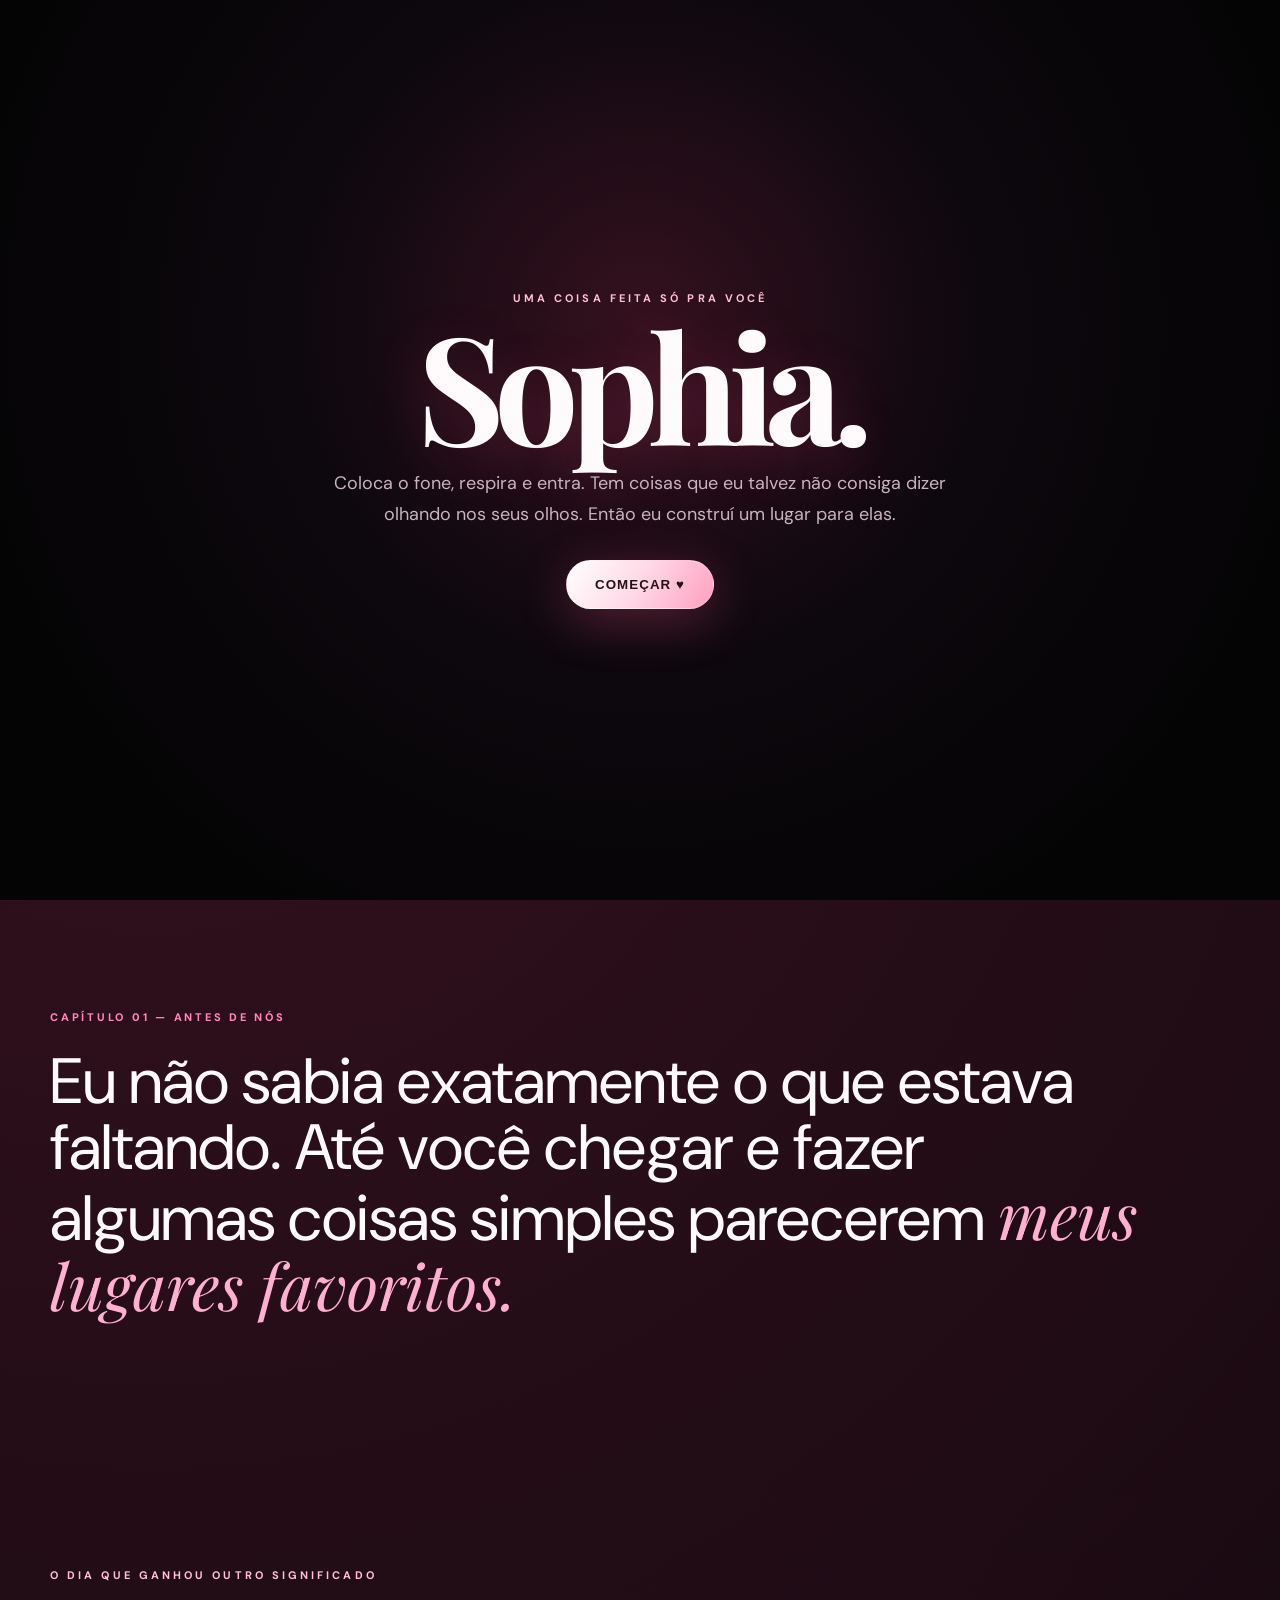
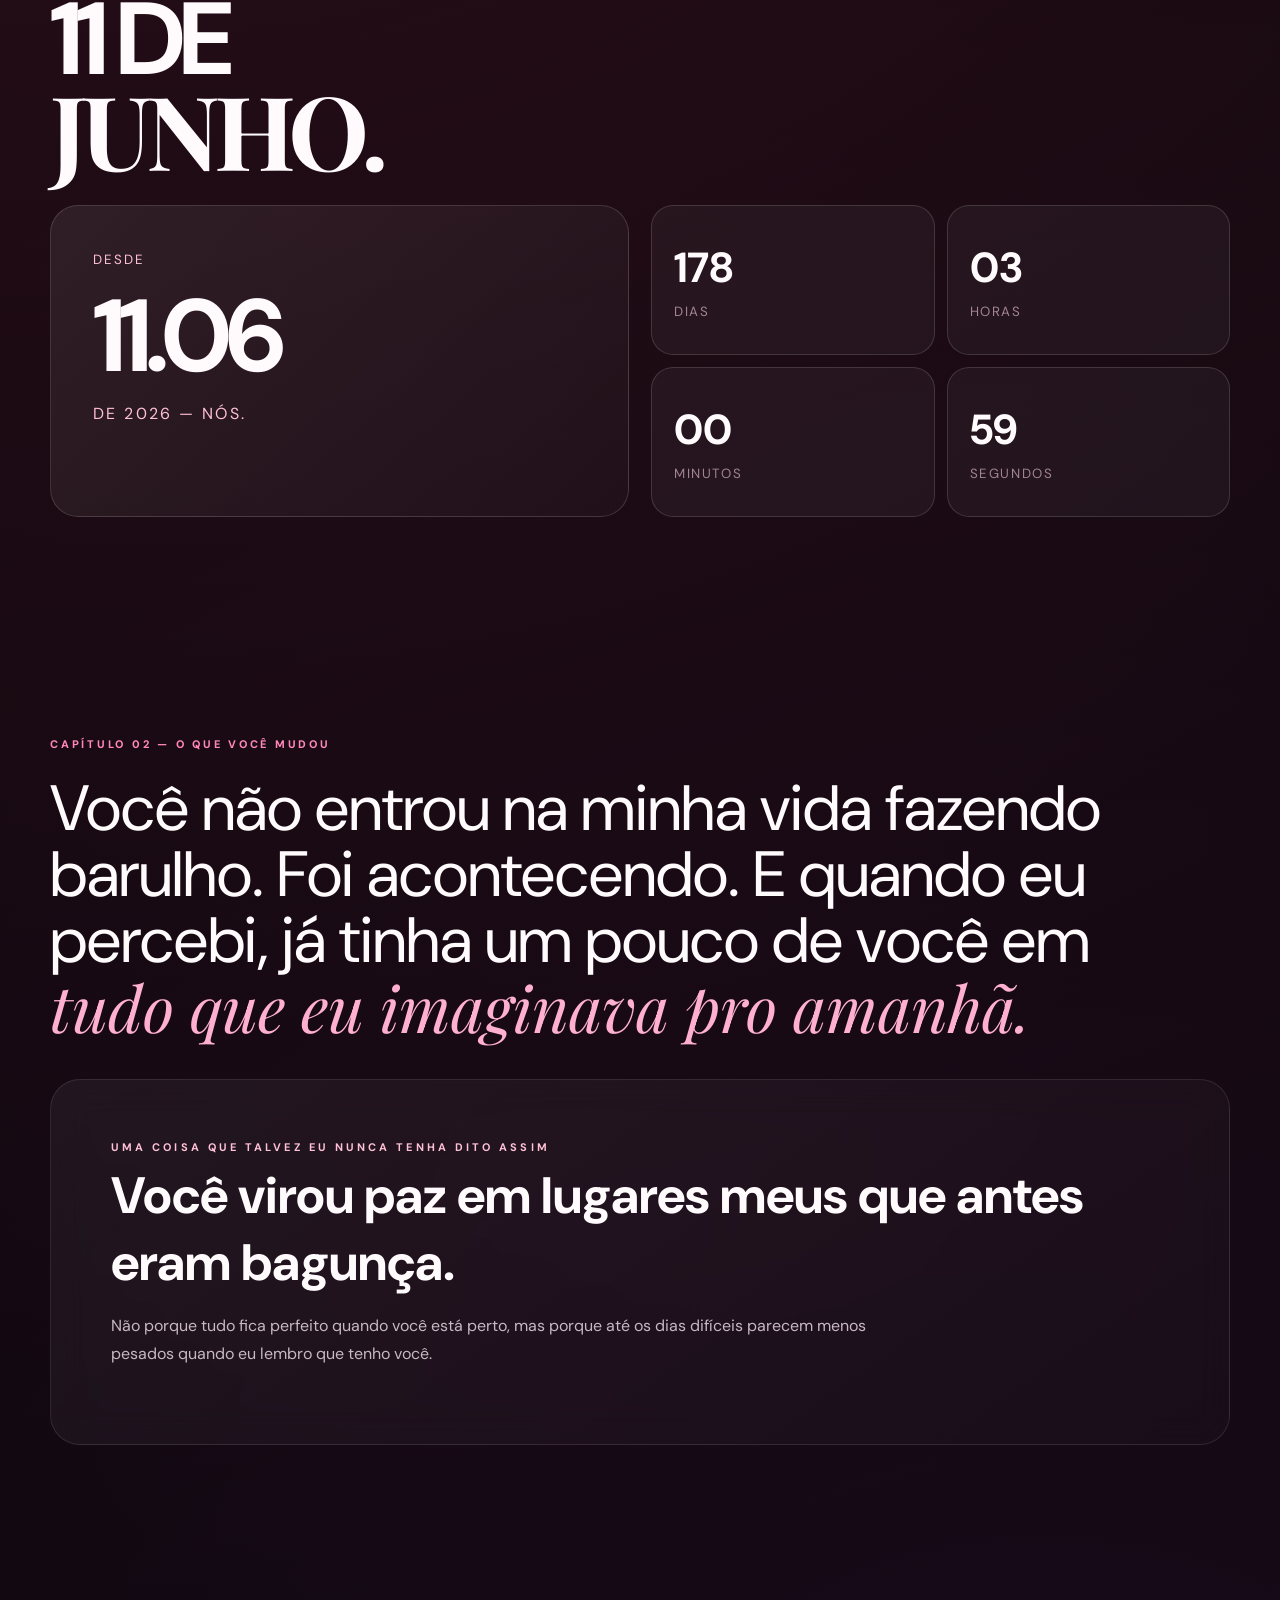
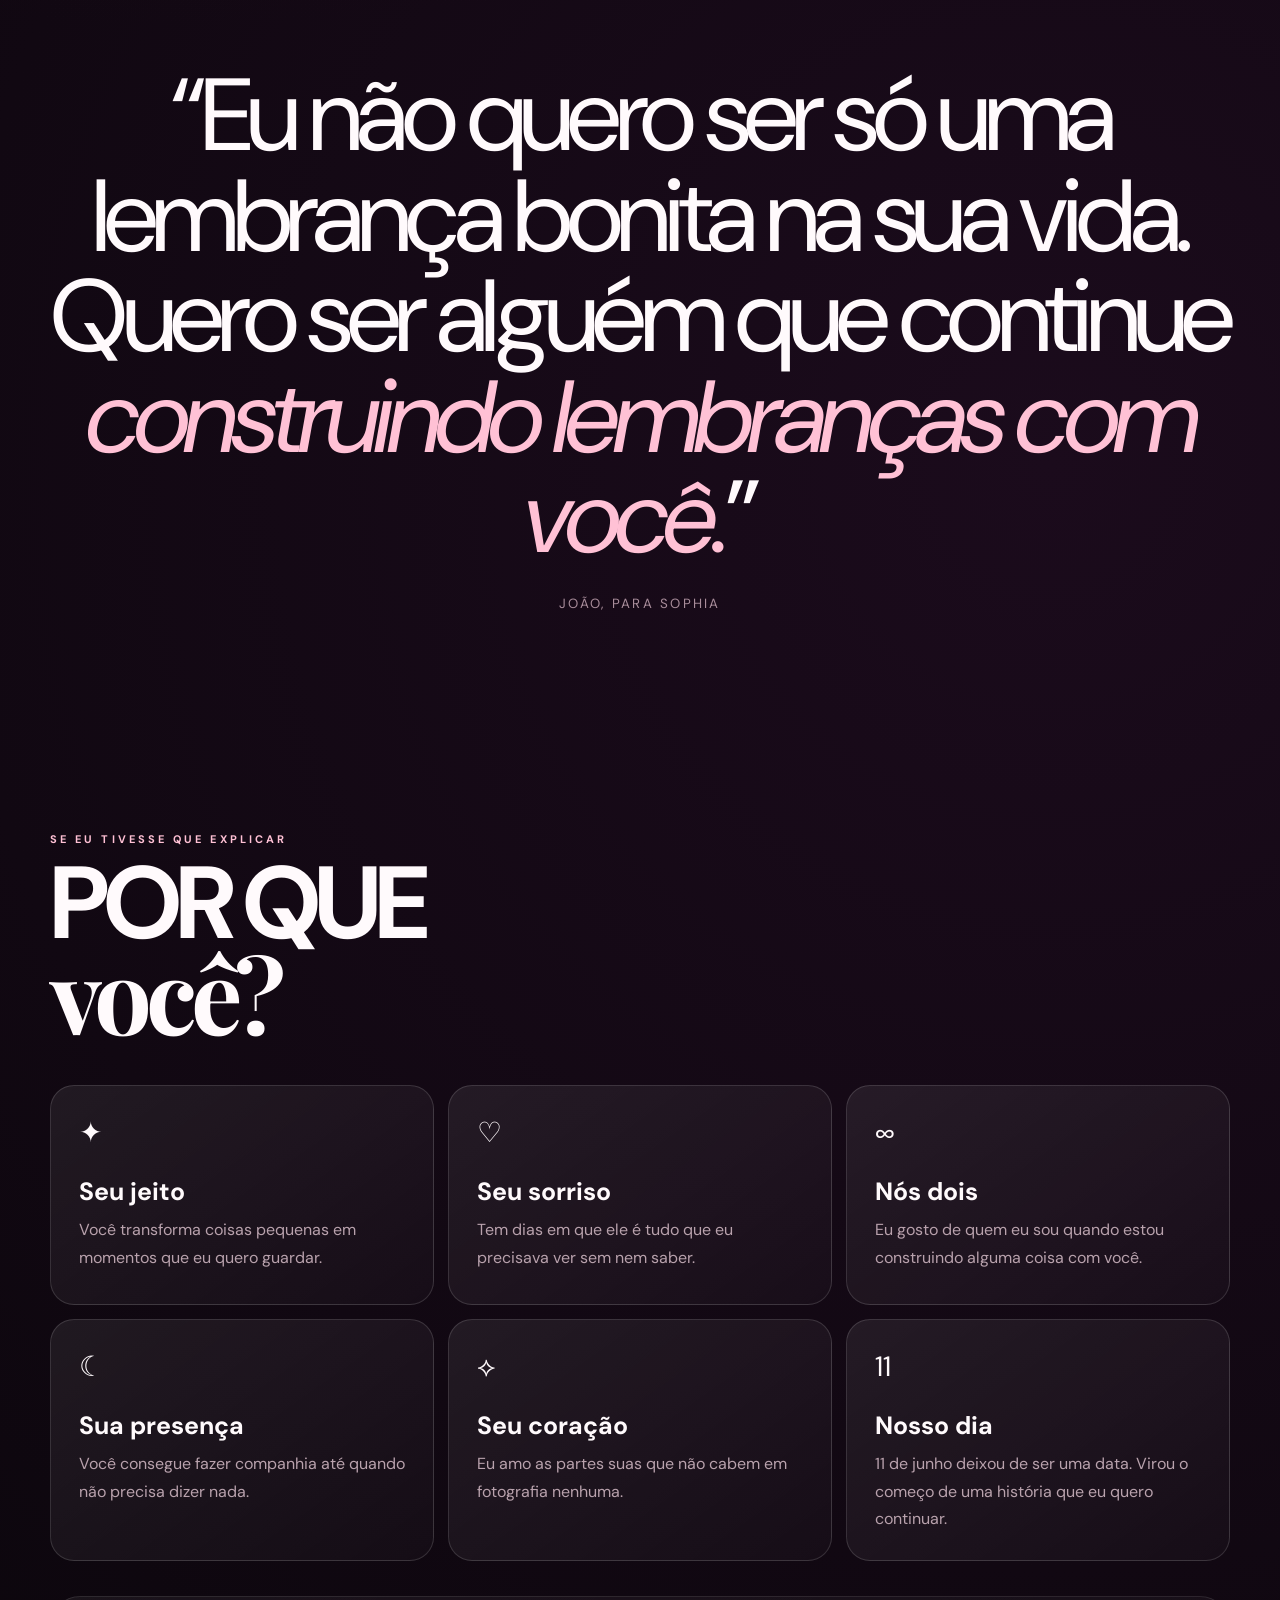
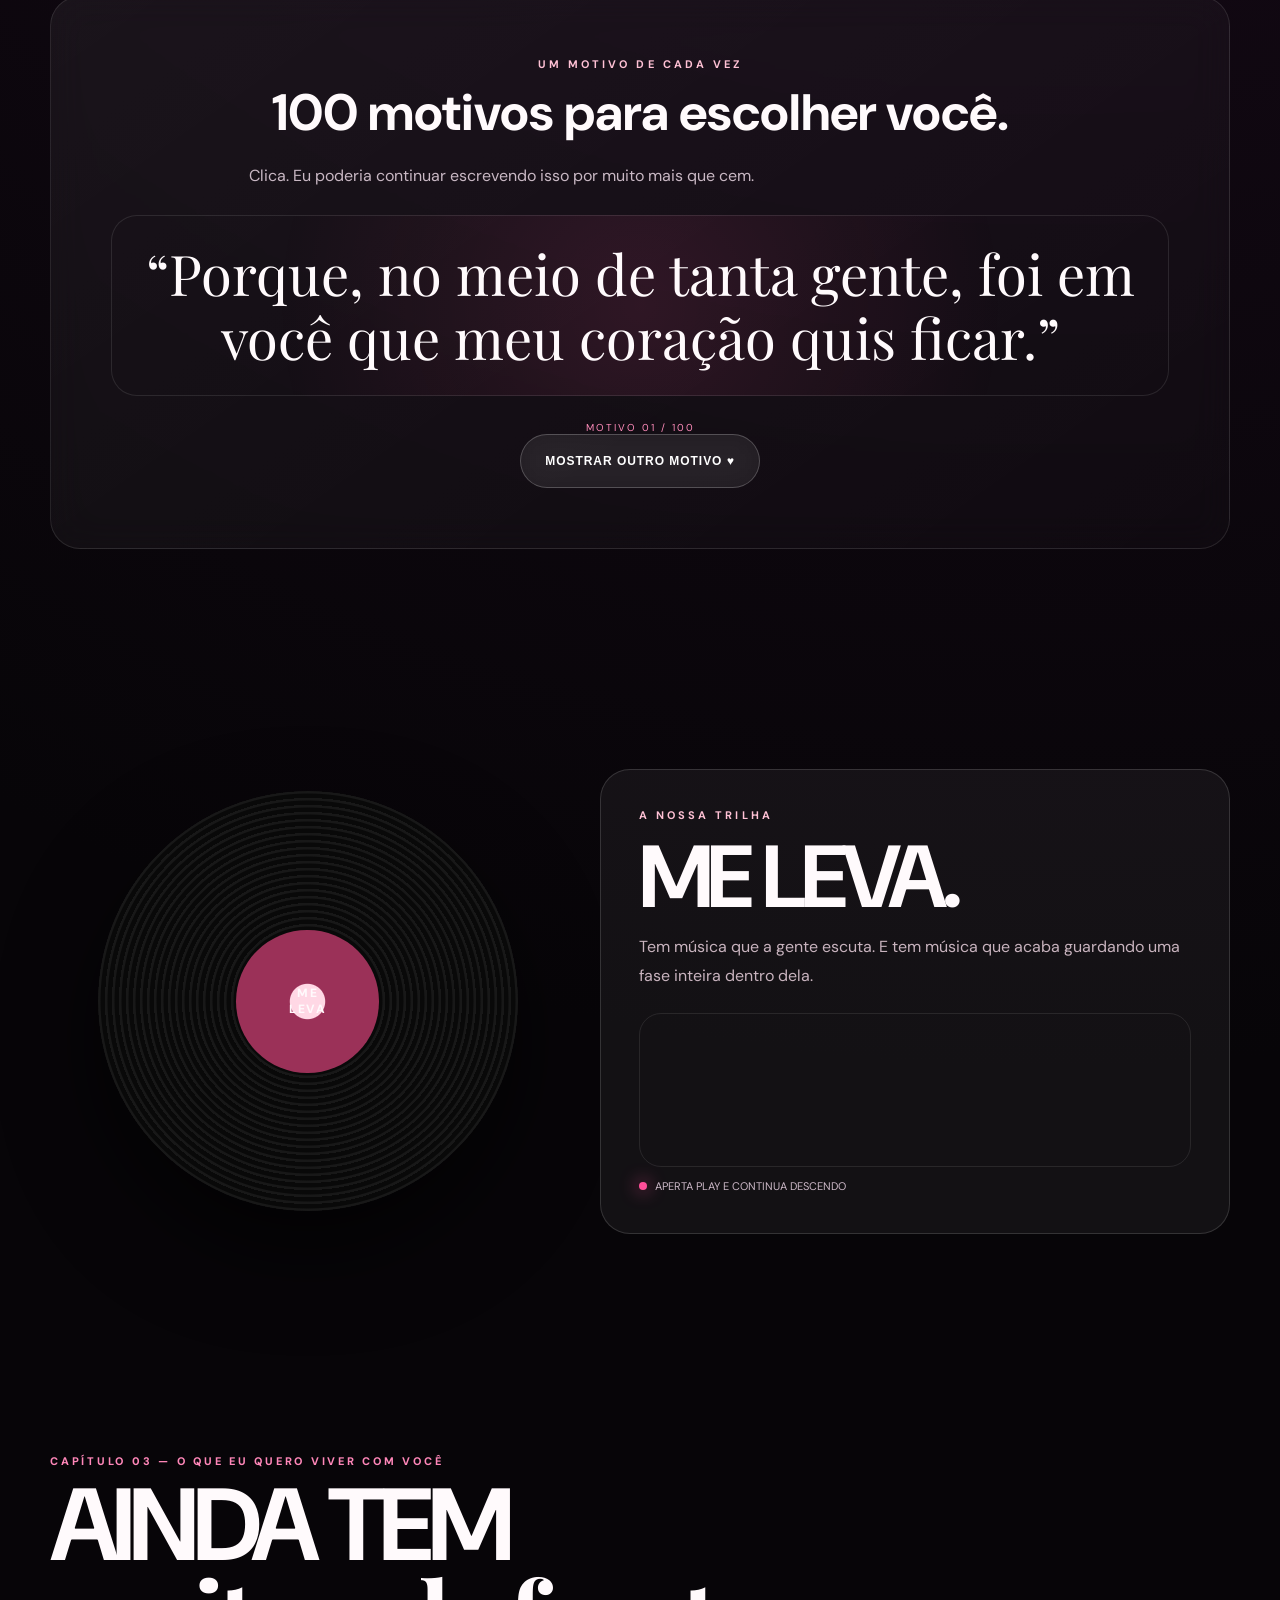
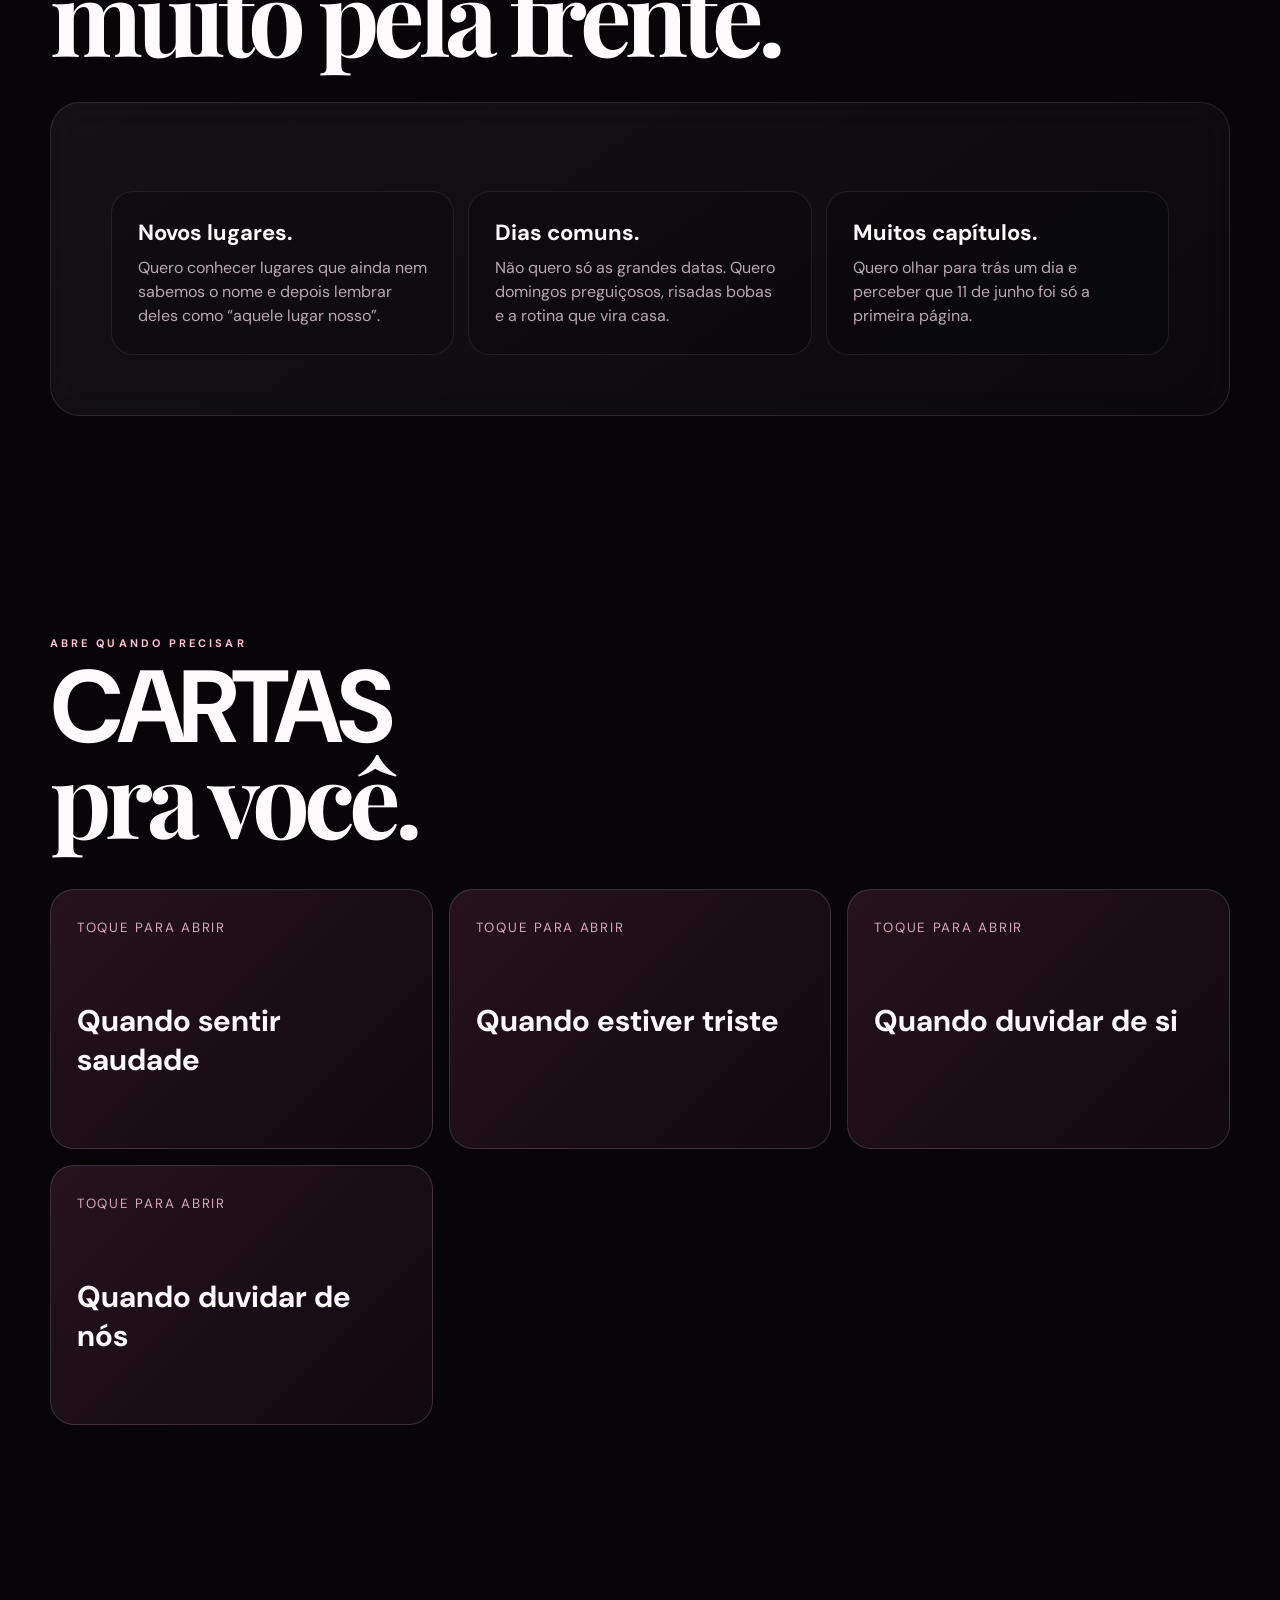
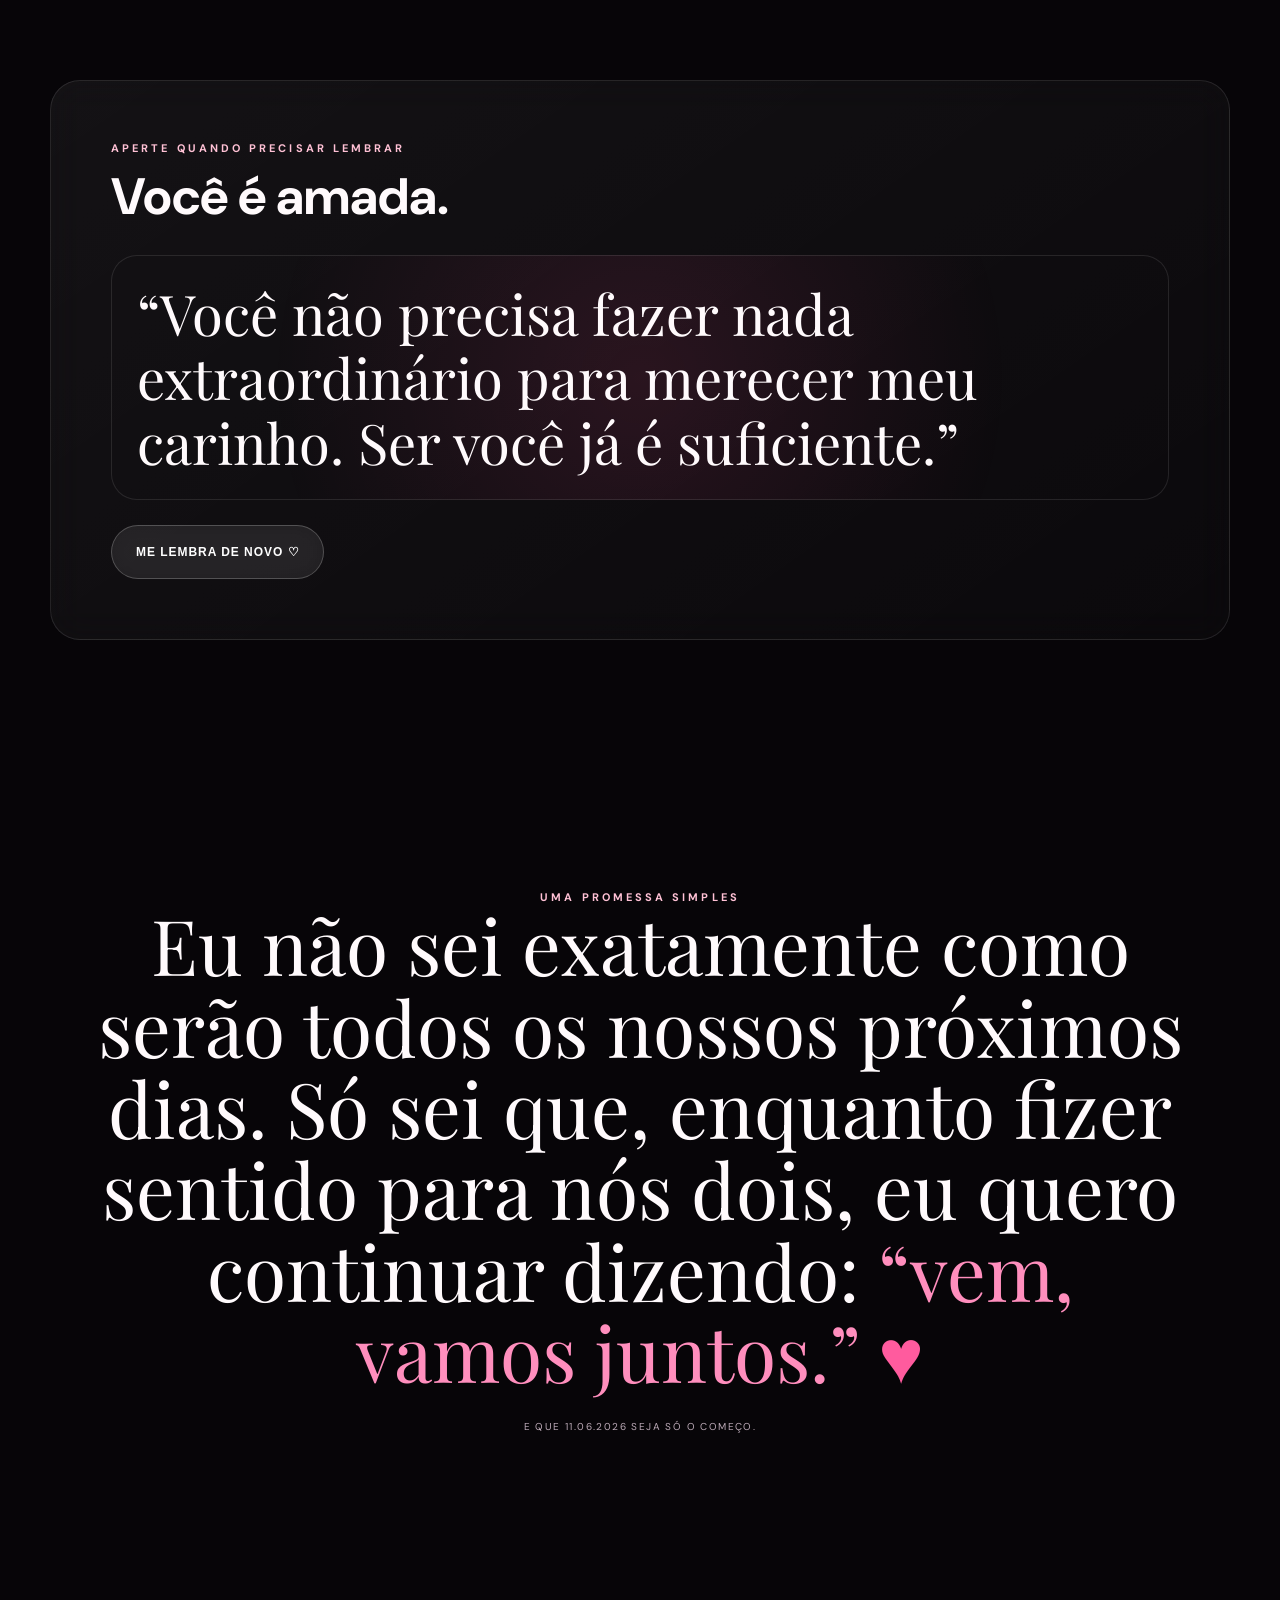
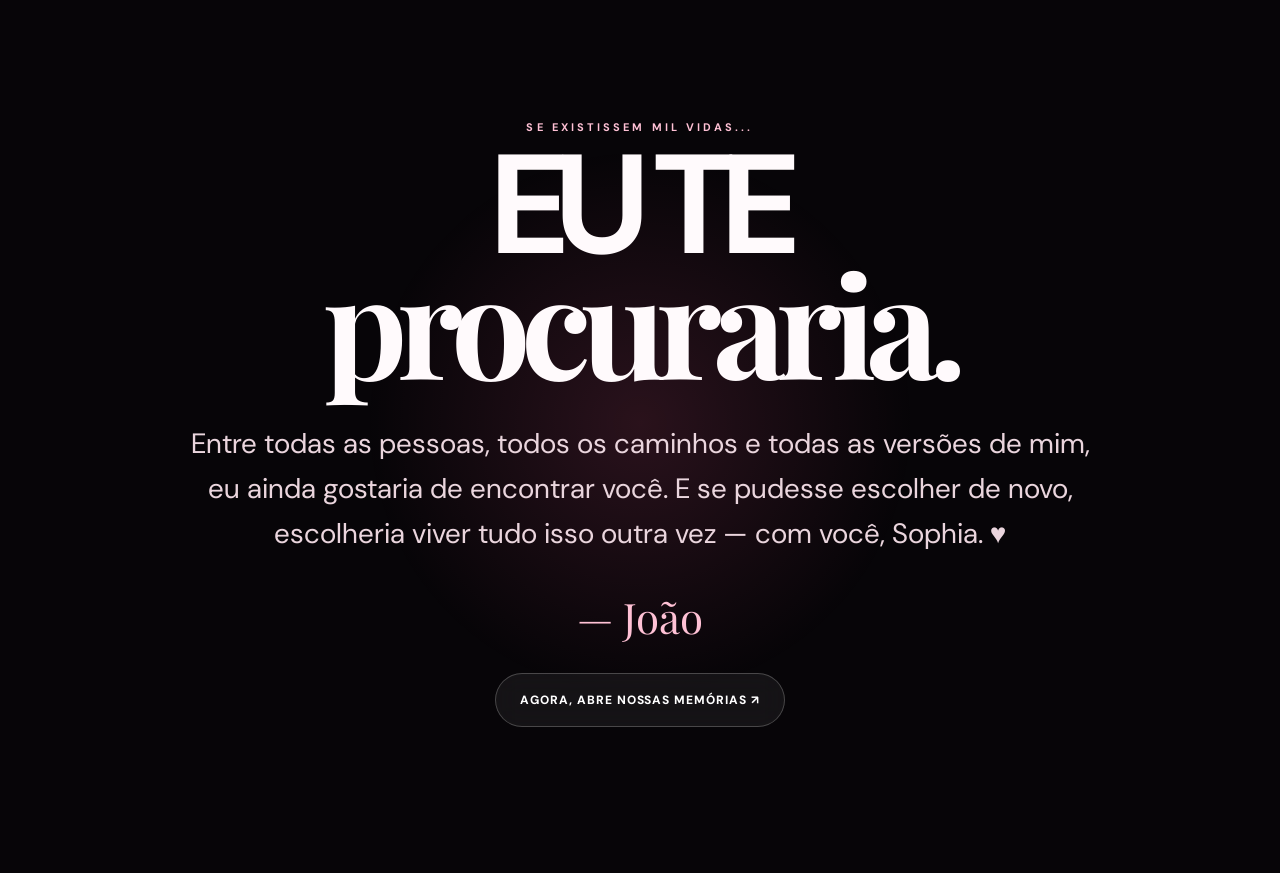
==== commit 6023840b: "feat: transformar presente em experiencia romantica interativa" ====
--- a/index.html
+++ b/index.html
@@ -1 +1 @@
-<!doctype html><html lang="pt-BR"><head><meta charset="utf-8"><meta name="viewport" content="width=device-width,initial-scale=1,viewport-fit=cover"><meta name="theme-color" content="#09050a"><title>Para Sophia — João</title><link rel="preconnect" href="https://fonts.googleapis.com"><link rel="preconnect" href="https://fonts.gstatic.com" crossorigin><link href="https://fonts.googleapis.com/css2?family=DM+Sans:wght@400;500;600;700;800&family=Playfair+Display:ital,wght@0,700;1,700&display=swap" rel="stylesheet"><link rel="stylesheet" href="style.css"><style>html{scroll-behavior:smooth}.hero{position:relative;overflow:hidden}.hero-grid{grid-template-columns:1fr!important;max-width:980px;text-align:center}.hero-grid>div:first-child{margin:auto}.hero h1{max-width:900px;margin-inline:auto}.hero .lead{max-width:680px;margin-inline:auto}.hero-actions{display:flex;gap:12px;justify-content:center;flex-wrap:wrap;margin-top:28px}.gallery-jump{display:inline-flex;align-items:center;justify-content:center;min-height:54px;padding:0 24px;border:1px solid rgba(255,255,255,.22);border-radius:999px;color:#fff;text-decoration:none;font-weight:800;letter-spacing:.08em;font-size:12px;background:rgba(255,255,255,.06);backdrop-filter:blur(14px);transition:.25s}.gallery-jump:hover{transform:translateY(-3px);background:rgba(255,255,255,.12)}.hero-orb{width:min(72vw,650px);height:min(72vw,650px);position:absolute;left:50%;top:48%;transform:translate(-50%,-50%);border-radius:50%;background:radial-gradient(circle,rgba(255,72,148,.16),rgba(255,72,148,.035) 45%,transparent 70%);z-index:-1}.love-badges{display:flex;justify-content:center;gap:10px;flex-wrap:wrap;margin:26px auto 0}.love-badges span{padding:10px 15px;border-radius:999px;border:1px solid rgba(255,255,255,.1);background:rgba(10,5,10,.34);font-size:10px;font-weight:800;letter-spacing:.12em;color:#d9c6d3}.petals{position:fixed;inset:0;overflow:hidden;pointer-events:none;z-index:4}.petal{position:absolute;top:-12vh;width:15px;height:21px;border-radius:80% 15% 70% 20%;background:linear-gradient(145deg,rgba(255,183,211,.76),rgba(255,83,153,.28));opacity:.65;animation:petalFall linear infinite}@keyframes petalFall{0%{transform:translate3d(0,-12vh,0) rotate(0)}50%{transform:translate3d(55px,52vh,0) rotate(180deg)}100%{transform:translate3d(-35px,115vh,0) rotate(390deg)}}.spotify-wrap{margin-top:22px;border-radius:22px;overflow:hidden;border:1px solid rgba(255,255,255,.09)}.spotify-wrap iframe{display:block;width:100%;border:0}.play-hint{display:inline-flex;gap:8px;align-items:center;margin-top:12px;color:#cdb9c8;font-size:11px}.play-dot{width:8px;height:8px;border-radius:50%;background:#ff4f9a;box-shadow:0 0 18px #ff4f9a}@media(max-width:760px){.hero h1{font-size:clamp(54px,18vw,92px)}.hero-actions{gap:9px}.gallery-jump{width:100%}}</style></head><body><canvas id="stars"></canvas><div class="petals" id="petals"></div><div class="intro" id="intro"><div class="intro-card"><div class="kicker">UMA COISA FEITA SÓ PRA VOCÊ</div><h1 class="serif">Sophia.</h1><p>Coloca o fone, respira e entra. Eu quis guardar um pedacinho da nossa história em um lugar que fosse só nosso.</p><button id="enter">COMEÇAR ♥</button></div></div><main><section class="hero"><div class="hero-orb"></div><div class="wrap hero-grid"><div class="reveal"><div class="kicker">JOÃO × SOPHIA — 11.06.2026</div><h1>EU FIZ <span>ISSO PRA</span> VOCÊ.</h1><p class="lead">Não é só um site. É um cantinho nosso, feito para guardar aquilo que eu nunca quero esquecer.</p><div class="love-badges"><span>11.06.2026</span><span>JOÃO + SOPHIA</span><span>FEITO COM AMOR ♥</span></div><div class="hero-actions"><a class="gallery-jump" href="galeria.html">ABRIR NOSSA GALERIA ↗</a><a class="gallery-jump" href="#musica">OUVIR NOSSA MÚSICA ♪</a></div></div></div><div class="scroll">rola devagar ↓</div></section><section><div class="wrap"><div class="kicker reveal">O COMEÇO DO NOSSO CAPÍTULO</div><h2 class="title reveal">11 DE<br><span class="serif">JUNHO.</span></h2><div class="date-grid"><article class="date-card reveal"><small>DESDE</small><strong>11.06</strong><span>DE 2026 — NÓS.</span></article><div class="timer reveal"><div><b id="days">0</b><small>DIAS</small></div><div><b id="hours">00</b><small>HORAS</small></div><div><b id="mins">00</b><small>MINUTOS</small></div><div><b id="secs">00</b><small>SEGUNDOS</small></div></div></div></div></section><section class="quote"><div class="wrap reveal"><p>“Tem gente que chega e muda o dia. Você chegou e mudou <em>meu mundo inteiro.</em>”</p><small>E EU ESCOLHERIA VOCÊ DE NOVO</small></div></section><section><div class="wrap"><div class="kicker reveal">COISAS QUE EU AMO EM VOCÊ</div><h2 class="title reveal">MIL MOTIVOS.<br><span class="serif">Alguns aqui.</span></h2><div class="reasons"><article class="reason reveal"><i>✦</i><h3>Seu jeito</h3><p>Você faz os momentos simples virarem os que eu mais quero lembrar.</p></article><article class="reason reveal"><i>♡</i><h3>Seu sorriso</h3><p>É o tipo de coisa que eu poderia olhar por horas e ainda achar pouco.</p></article><article class="reason reveal"><i>∞</i><h3>Nós dois</h3><p>Com você eu não quero só momentos. Quero história, capítulos e continuação.</p></article><article class="reason reveal"><i>☾</i><h3>Sua presença</h3><p>Você tem um jeito de deixar tudo mais leve só por estar perto.</p></article><article class="reason reveal"><i>⟡</i><h3>Seu coração</h3><p>Eu amo quem você é quando ninguém está olhando.</p></article><article class="reason reveal"><i>11</i><h3>11 de junho</h3><p>O dia que ganhou outro significado porque passou a ser o nosso.</p></article></div></div></section><section id="musica"><div class="wrap music"><div class="vinyl reveal"><span>ME<br>LEVA</span></div><div class="music-card reveal"><div class="kicker">A NOSSA TRILHA</div><h2>ME LEVA.</h2><p>Delacruz. Aperta o play e continua descendo.</p><div class="spotify-wrap"><iframe src="https://open.spotify.com/embed/track/261whveSKSm9NLiT943fsR?utm_source=generator&theme=0" height="152" allow="autoplay; clipboard-write; encrypted-media; fullscreen; picture-in-picture" loading="lazy"></iframe></div><div class="play-hint"><span class="play-dot"></span> APERTE PLAY PARA OUVIR</div></div></div></section><section><div class="wrap"><div class="kicker reveal">ABRE QUANDO QUISER</div><h2 class="title reveal">TRÊS<br><span class="serif">cartinhas.</span></h2><div class="letters"><article class="letter reveal"><small>TOQUE PARA ABRIR</small><h3>Quando sentir saudade</h3><p>Lembra que em algum lugar eu provavelmente também estou pensando em você.</p></article><article class="letter reveal"><small>TOQUE PARA ABRIR</small><h3>Quando estiver triste</h3><p>Quando eu não puder resolver, quero pelo menos estar do seu lado.</p></article><article class="letter reveal"><small>TOQUE PARA ABRIR</small><h3>Quando duvidar de nós</h3><p>Volta aqui. Lembra de 11 de junho. E lembra que eu continuo escolhendo você.</p></article></div></div></section><section class="final"><div class="reveal"><div class="kicker">SE EU PUDESSE ESCOLHER DE NOVO...</div><h2>SERIA<br><span class="serif">VOCÊ.</span></h2><p>Entre todas as pessoas, todos os caminhos e todas as vidas… eu ainda escolheria você. Sempre você, Sophia. <span class="heart">♥</span></p><div class="signature serif">— João</div></div></section></main><script src="script.js"></script></body></html>+<!doctype html><html lang="pt-BR"><head><meta charset="utf-8"><meta name="viewport" content="width=device-width,initial-scale=1,viewport-fit=cover"><meta name="theme-color" content="#09050a"><title>Para Sophia — João</title><link rel="preconnect" href="https://fonts.googleapis.com"><link rel="preconnect" href="https://fonts.gstatic.com" crossorigin><link href="https://fonts.googleapis.com/css2?family=DM+Sans:wght@400;500;600;700;800&family=Playfair+Display:ital,wght@0,700;1,700&display=swap" rel="stylesheet"><link rel="stylesheet" href="style.css"><style>html{scroll-behavior:smooth}.hero{position:relative;overflow:hidden}.hero-grid{grid-template-columns:1fr!important;max-width:980px;text-align:center}.hero-grid>div:first-child{margin:auto}.hero h1{max-width:900px;margin-inline:auto}.hero .lead{max-width:680px;margin-inline:auto}.hero-actions{display:flex;gap:12px;justify-content:center;flex-wrap:wrap;margin-top:28px}.gallery-jump,.love-btn{display:inline-flex;align-items:center;justify-content:center;min-height:54px;padding:0 24px;border:1px solid rgba(255,255,255,.22);border-radius:999px;color:#fff;text-decoration:none;font-weight:800;letter-spacing:.08em;font-size:12px;background:rgba(255,255,255,.06);backdrop-filter:blur(14px);transition:.25s;cursor:pointer}.gallery-jump:hover,.love-btn:hover{transform:translateY(-3px);background:rgba(255,255,255,.12)}.hero-orb{width:min(72vw,650px);height:min(72vw,650px);position:absolute;left:50%;top:48%;transform:translate(-50%,-50%);border-radius:50%;background:radial-gradient(circle,rgba(255,72,148,.16),rgba(255,72,148,.035) 45%,transparent 70%);z-index:-1}.love-badges{display:flex;justify-content:center;gap:10px;flex-wrap:wrap;margin:26px auto 0}.love-badges span{padding:10px 15px;border-radius:999px;border:1px solid rgba(255,255,255,.1);background:rgba(10,5,10,.34);font-size:10px;font-weight:800;letter-spacing:.12em;color:#d9c6d3}.petals{position:fixed;inset:0;overflow:hidden;pointer-events:none;z-index:4}.petal{position:absolute;top:-12vh;width:15px;height:21px;border-radius:80% 15% 70% 20%;background:linear-gradient(145deg,rgba(255,183,211,.76),rgba(255,83,153,.28));opacity:.65;animation:petalFall linear infinite}@keyframes petalFall{0%{transform:translate3d(0,-12vh,0) rotate(0)}50%{transform:translate3d(55px,52vh,0) rotate(180deg)}100%{transform:translate3d(-35px,115vh,0) rotate(390deg)}}.spotify-wrap{margin-top:22px;border-radius:22px;overflow:hidden;border:1px solid rgba(255,255,255,.09)}.spotify-wrap iframe{display:block;width:100%;border:0}.play-hint{display:inline-flex;gap:8px;align-items:center;margin-top:12px;color:#cdb9c8;font-size:11px}.play-dot{width:8px;height:8px;border-radius:50%;background:#ff4f9a;box-shadow:0 0 18px #ff4f9a}.chapter{padding:110px 0}.chapter-no{font-size:11px;letter-spacing:.25em;color:#ff87b9;font-weight:800}.chapter-copy{font-size:clamp(30px,5vw,70px);line-height:1.03;max-width:1100px;margin:25px 0}.chapter-copy em{font-family:'Playfair Display',serif;color:#ffb0d0}.secret-card,.future-card,.random-love{margin-top:35px;border:1px solid rgba(255,255,255,.1);border-radius:30px;background:linear-gradient(145deg,rgba(255,255,255,.055),rgba(255,255,255,.018));padding:clamp(28px,5vw,60px);backdrop-filter:blur(18px)}.secret-card h3,.future-card h3,.random-love h3{font-size:clamp(28px,4vw,54px);margin:8px 0 12px}.secret-card p,.future-card p,.random-love p{color:#c9b8c4;line-height:1.75;max-width:780px}.future-grid{display:grid;grid-template-columns:repeat(3,1fr);gap:14px;margin-top:28px}.future-item{padding:26px;border-radius:22px;border:1px solid rgba(255,255,255,.08);background:rgba(0,0,0,.18)}.future-item b{display:block;font-size:22px;margin-bottom:9px}.future-item span{color:#bba8b5;line-height:1.5}.reason-machine{text-align:center}.reason-display{min-height:180px;display:grid;place-items:center;margin:25px 0;padding:25px;border-radius:26px;border:1px solid rgba(255,255,255,.1);font-family:'Playfair Display',serif;font-size:clamp(28px,5vw,56px);line-height:1.15;background:radial-gradient(circle at center,rgba(255,75,151,.11),transparent 68%)}.reason-count{font-size:10px;letter-spacing:.2em;color:#ff8cbb}.promise{padding:140px 0;text-align:center}.promise p{font-family:'Playfair Display',serif;font-size:clamp(35px,6vw,82px);line-height:1.06;max-width:1100px;margin:auto}.promise p span{color:#ff8ebd}.tiny-note{margin-top:28px;color:#bcaab7;letter-spacing:.14em;font-size:10px}.heartbeat{display:inline-block;color:#ff5b9e;animation:beat 1s infinite}@keyframes beat{50%{transform:scale(1.25)}}@media(max-width:760px){.hero h1{font-size:clamp(54px,18vw,92px)}.hero-actions{gap:9px}.gallery-jump,.love-btn{width:100%}.future-grid{grid-template-columns:1fr}.chapter{padding:75px 0}}</style></head><body><canvas id="stars"></canvas><div class="petals" id="petals"></div><div class="intro" id="intro"><div class="intro-card"><div class="kicker">UMA COISA FEITA SÓ PRA VOCÊ</div><h1 class="serif">Sophia.</h1><p>Coloca o fone, respira e entra. Tem coisas que eu talvez não consiga dizer olhando nos seus olhos. Então eu construí um lugar para elas.</p><button id="enter">COMEÇAR ♥</button></div></div><main><section class="hero"><div class="hero-orb"></div><div class="wrap hero-grid"><div class="reveal"><div class="kicker">JOÃO × SOPHIA — 11.06.2026</div><h1>EU FIZ <span>ISSO PRA</span> VOCÊ.</h1><p class="lead">Não é só um site. É uma tentativa de transformar em palavras, luz e memória tudo aquilo que você faz eu sentir.</p><div class="love-badges"><span>11.06.2026</span><span>JOÃO + SOPHIA</span><span>FEITO COM AMOR ♥</span></div><div class="hero-actions"><a class="gallery-jump" href="galeria.html">ABRIR NOSSA GALERIA ↗</a><a class="gallery-jump" href="#musica">OUVIR NOSSA MÚSICA ♪</a></div></div></div><div class="scroll">rola devagar ↓</div></section><section class="chapter"><div class="wrap reveal"><div class="chapter-no">CAPÍTULO 01 — ANTES DE NÓS</div><p class="chapter-copy">Eu não sabia exatamente o que estava faltando. Até você chegar e fazer algumas coisas simples parecerem <em>meus lugares favoritos.</em></p></div></section><section><div class="wrap"><div class="kicker reveal">O DIA QUE GANHOU OUTRO SIGNIFICADO</div><h2 class="title reveal">11 DE<br><span class="serif">JUNHO.</span></h2><div class="date-grid"><article class="date-card reveal"><small>DESDE</small><strong>11.06</strong><span>DE 2026 — NÓS.</span></article><div class="timer reveal"><div><b id="days">0</b><small>DIAS</small></div><div><b id="hours">00</b><small>HORAS</small></div><div><b id="mins">00</b><small>MINUTOS</small></div><div><b id="secs">00</b><small>SEGUNDOS</small></div></div></div></div></section><section class="chapter"><div class="wrap reveal"><div class="chapter-no">CAPÍTULO 02 — O QUE VOCÊ MUDOU</div><p class="chapter-copy">Você não entrou na minha vida fazendo barulho. Foi acontecendo. E quando eu percebi, já tinha um pouco de você em <em>tudo que eu imaginava pro amanhã.</em></p><div class="secret-card"><div class="kicker">UMA COISA QUE TALVEZ EU NUNCA TENHA DITO ASSIM</div><h3>Você virou paz em lugares meus que antes eram bagunça.</h3><p>Não porque tudo fica perfeito quando você está perto, mas porque até os dias difíceis parecem menos pesados quando eu lembro que tenho você.</p></div></div></section><section class="quote"><div class="wrap reveal"><p>“Eu não quero ser só uma lembrança bonita na sua vida. Quero ser alguém que continue <em>construindo lembranças com você.</em>”</p><small>JOÃO, PARA SOPHIA</small></div></section><section><div class="wrap"><div class="kicker reveal">SE EU TIVESSE QUE EXPLICAR</div><h2 class="title reveal">POR QUE<br><span class="serif">você?</span></h2><div class="reasons"><article class="reason reveal"><i>✦</i><h3>Seu jeito</h3><p>Você transforma coisas pequenas em momentos que eu quero guardar.</p></article><article class="reason reveal"><i>♡</i><h3>Seu sorriso</h3><p>Tem dias em que ele é tudo que eu precisava ver sem nem saber.</p></article><article class="reason reveal"><i>∞</i><h3>Nós dois</h3><p>Eu gosto de quem eu sou quando estou construindo alguma coisa com você.</p></article><article class="reason reveal"><i>☾</i><h3>Sua presença</h3><p>Você consegue fazer companhia até quando não precisa dizer nada.</p></article><article class="reason reveal"><i>⟡</i><h3>Seu coração</h3><p>Eu amo as partes suas que não cabem em fotografia nenhuma.</p></article><article class="reason reveal"><i>11</i><h3>Nosso dia</h3><p>11 de junho deixou de ser uma data. Virou o começo de uma história que eu quero continuar.</p></article></div><div class="random-love reveal reason-machine"><div class="kicker">UM MOTIVO DE CADA VEZ</div><h3>100 motivos para escolher você.</h3><p>Clica. Eu poderia continuar escrevendo isso por muito mais que cem.</p><div class="reason-display" id="reasonDisplay">“Porque, no meio de tanta gente, foi em você que meu coração quis ficar.”</div><div class="reason-count" id="reasonCount">MOTIVO 01 / 100</div><button class="love-btn" id="nextReason">MOSTRAR OUTRO MOTIVO ♥</button></div></div></section><section id="musica"><div class="wrap music"><div class="vinyl reveal"><span>ME<br>LEVA</span></div><div class="music-card reveal"><div class="kicker">A NOSSA TRILHA</div><h2>ME LEVA.</h2><p>Tem música que a gente escuta. E tem música que acaba guardando uma fase inteira dentro dela.</p><div class="spotify-wrap"><iframe src="https://open.spotify.com/embed/track/261whveSKSm9NLiT943fsR?utm_source=generator&theme=0" height="152" allow="autoplay; clipboard-write; encrypted-media; fullscreen; picture-in-picture" loading="lazy"></iframe></div><div class="play-hint"><span class="play-dot"></span> APERTA PLAY E CONTINUA DESCENDO</div></div></div></section><section class="chapter"><div class="wrap"><div class="chapter-no reveal">CAPÍTULO 03 — O QUE EU QUERO VIVER COM VOCÊ</div><h2 class="title reveal">AINDA TEM<br><span class="serif">muito pela frente.</span></h2><div class="future-card reveal"><div class="future-grid"><div class="future-item"><b>Novos lugares.</b><span>Quero conhecer lugares que ainda nem sabemos o nome e depois lembrar deles como “aquele lugar nosso”.</span></div><div class="future-item"><b>Dias comuns.</b><span>Não quero só as grandes datas. Quero domingos preguiçosos, risadas bobas e a rotina que vira casa.</span></div><div class="future-item"><b>Muitos capítulos.</b><span>Quero olhar para trás um dia e perceber que 11 de junho foi só a primeira página.</span></div></div></div></div></section><section><div class="wrap"><div class="kicker reveal">ABRE QUANDO PRECISAR</div><h2 class="title reveal">CARTAS<br><span class="serif">pra você.</span></h2><div class="letters"><article class="letter reveal"><small>TOQUE PARA ABRIR</small><h3>Quando sentir saudade</h3><p>Se a saudade apertar, lembra que distância nenhuma apaga o lugar que você já conquistou em mim. Fecha os olhos e pensa em nós. Eu vou estar pensando também.</p></article><article class="letter reveal"><small>TOQUE PARA ABRIR</small><h3>Quando estiver triste</h3><p>Você não precisa estar bem o tempo inteiro para eu continuar te admirando. Nos dias em que você não conseguir carregar tudo, deixa eu carregar um pouco com você.</p></article><article class="letter reveal"><small>TOQUE PARA ABRIR</small><h3>Quando duvidar de si</h3><p>Eu queria te emprestar meus olhos por alguns minutos, só para você enxergar a mulher incrível que eu vejo quando olho para você.</p></article><article class="letter reveal"><small>TOQUE PARA ABRIR</small><h3>Quando duvidar de nós</h3><p>Volta para 11 de junho. Depois olha tudo que veio depois. Eu não prometo uma história perfeita. Prometo continuar escolhendo construir ela com você.</p></article></div></div></section><section><div class="wrap"><div class="random-love reveal"><div class="kicker">APERTE QUANDO PRECISAR LEMBRAR</div><h3>Você é amada.</h3><div class="reason-display" id="comfortDisplay">“Você não precisa fazer nada extraordinário para merecer meu carinho. Ser você já é suficiente.”</div><button class="love-btn" id="comfortBtn">ME LEMBRA DE NOVO ♡</button></div></div></section><section class="promise"><div class="wrap reveal"><div class="kicker">UMA PROMESSA SIMPLES</div><p>Eu não sei exatamente como serão todos os nossos próximos dias. Só sei que, enquanto fizer sentido para nós dois, eu quero continuar dizendo: <span>“vem, vamos juntos.”</span> <i class="heartbeat">♥</i></p><div class="tiny-note">E QUE 11.06.2026 SEJA SÓ O COMEÇO.</div></div></section><section class="final"><div class="reveal"><div class="kicker">SE EXISTISSEM MIL VIDAS...</div><h2>EU TE<br><span class="serif">procuraria.</span></h2><p>Entre todas as pessoas, todos os caminhos e todas as versões de mim, eu ainda gostaria de encontrar você. E se pudesse escolher de novo, escolheria viver tudo isso outra vez — com você, Sophia. <span class="heart">♥</span></p><div class="signature serif">— João</div><div class="hero-actions"><a class="gallery-jump" href="galeria.html">AGORA, ABRE NOSSAS MEMÓRIAS ↗</a></div></div></section></main><script src="script.js"></script></body></html>
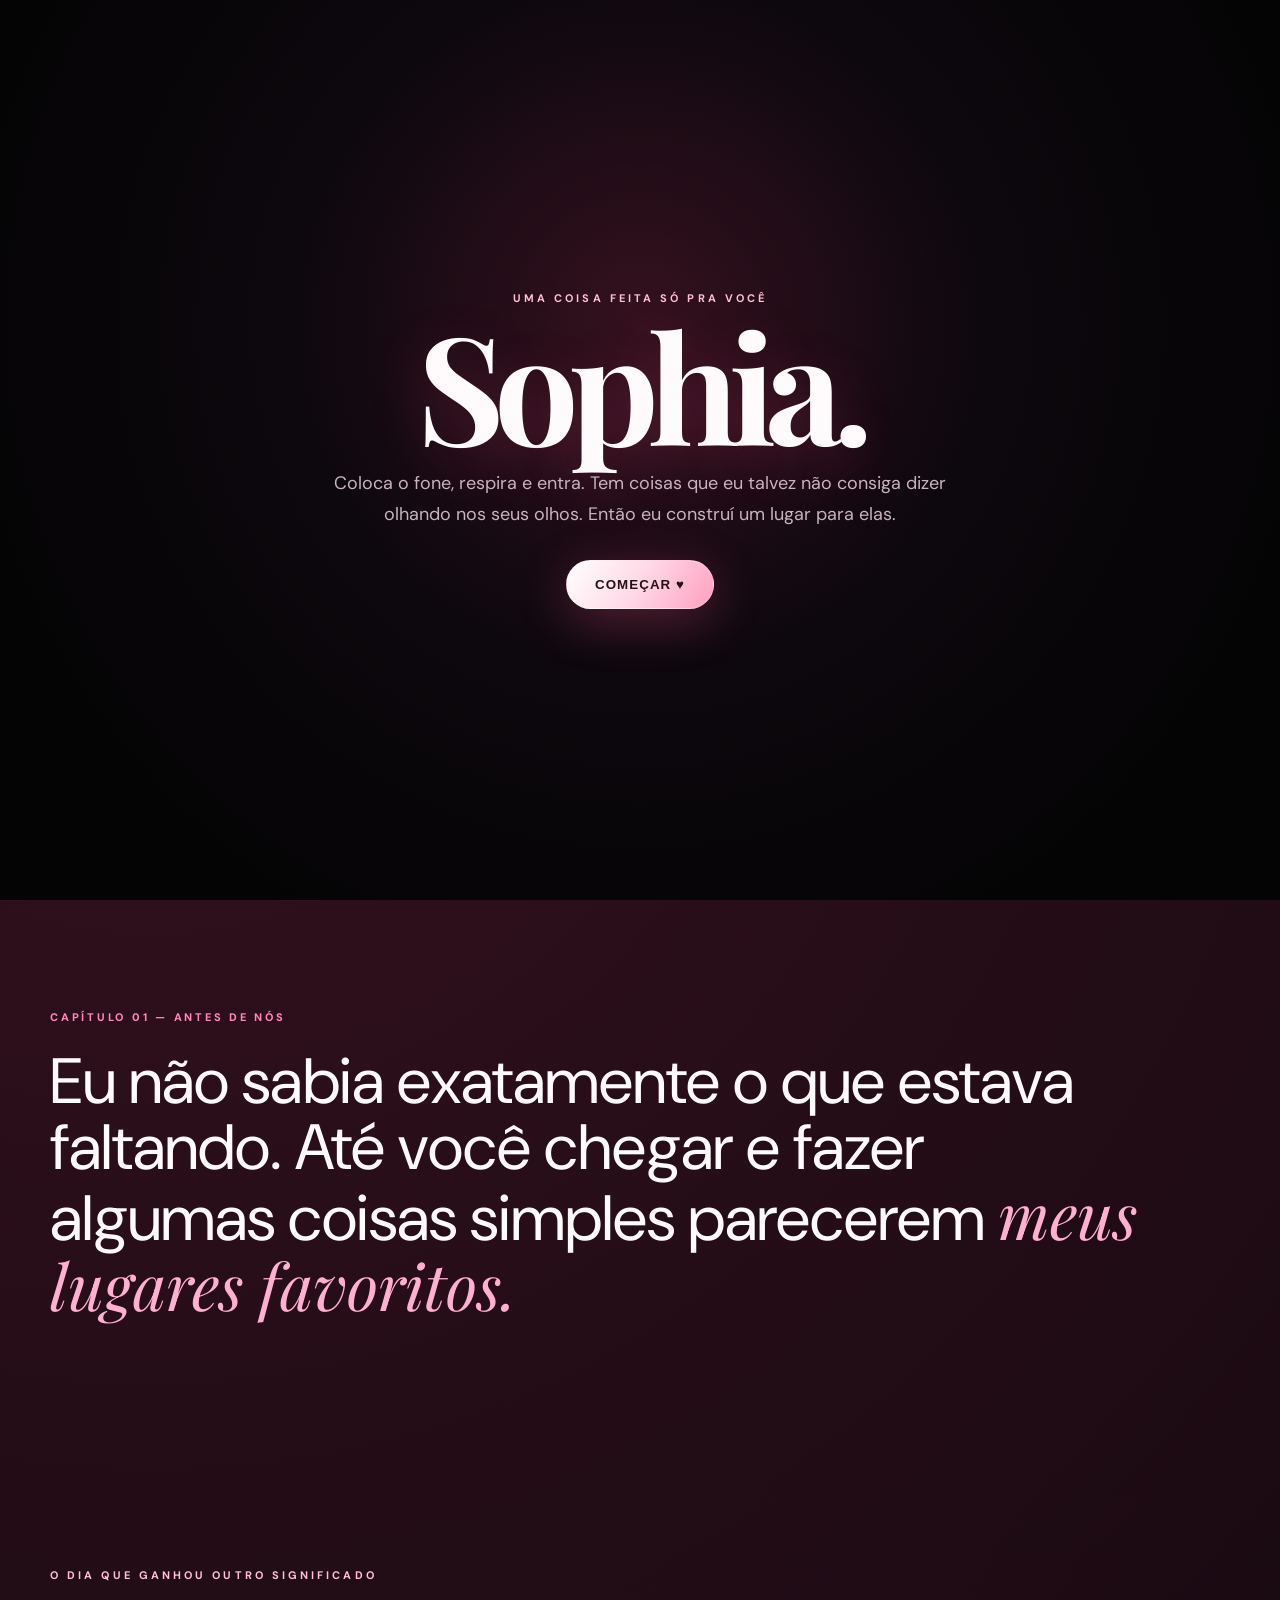
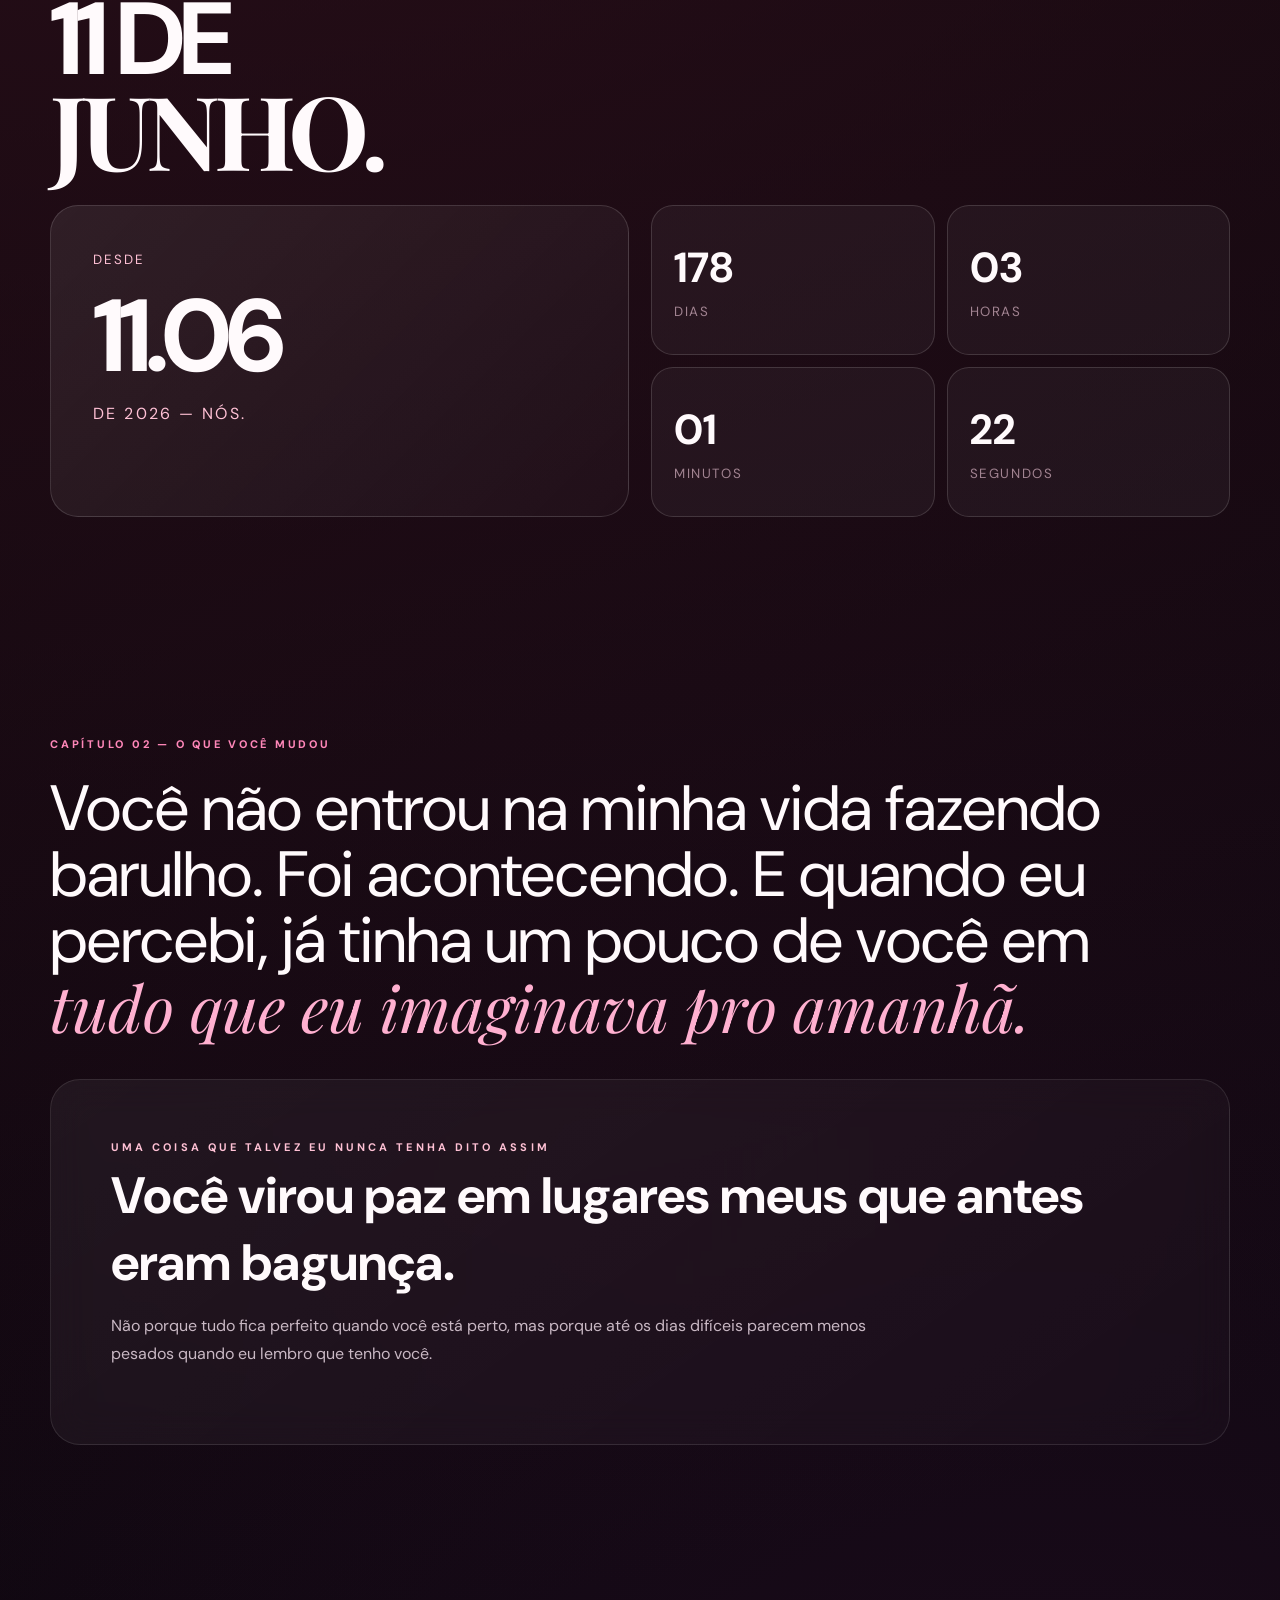
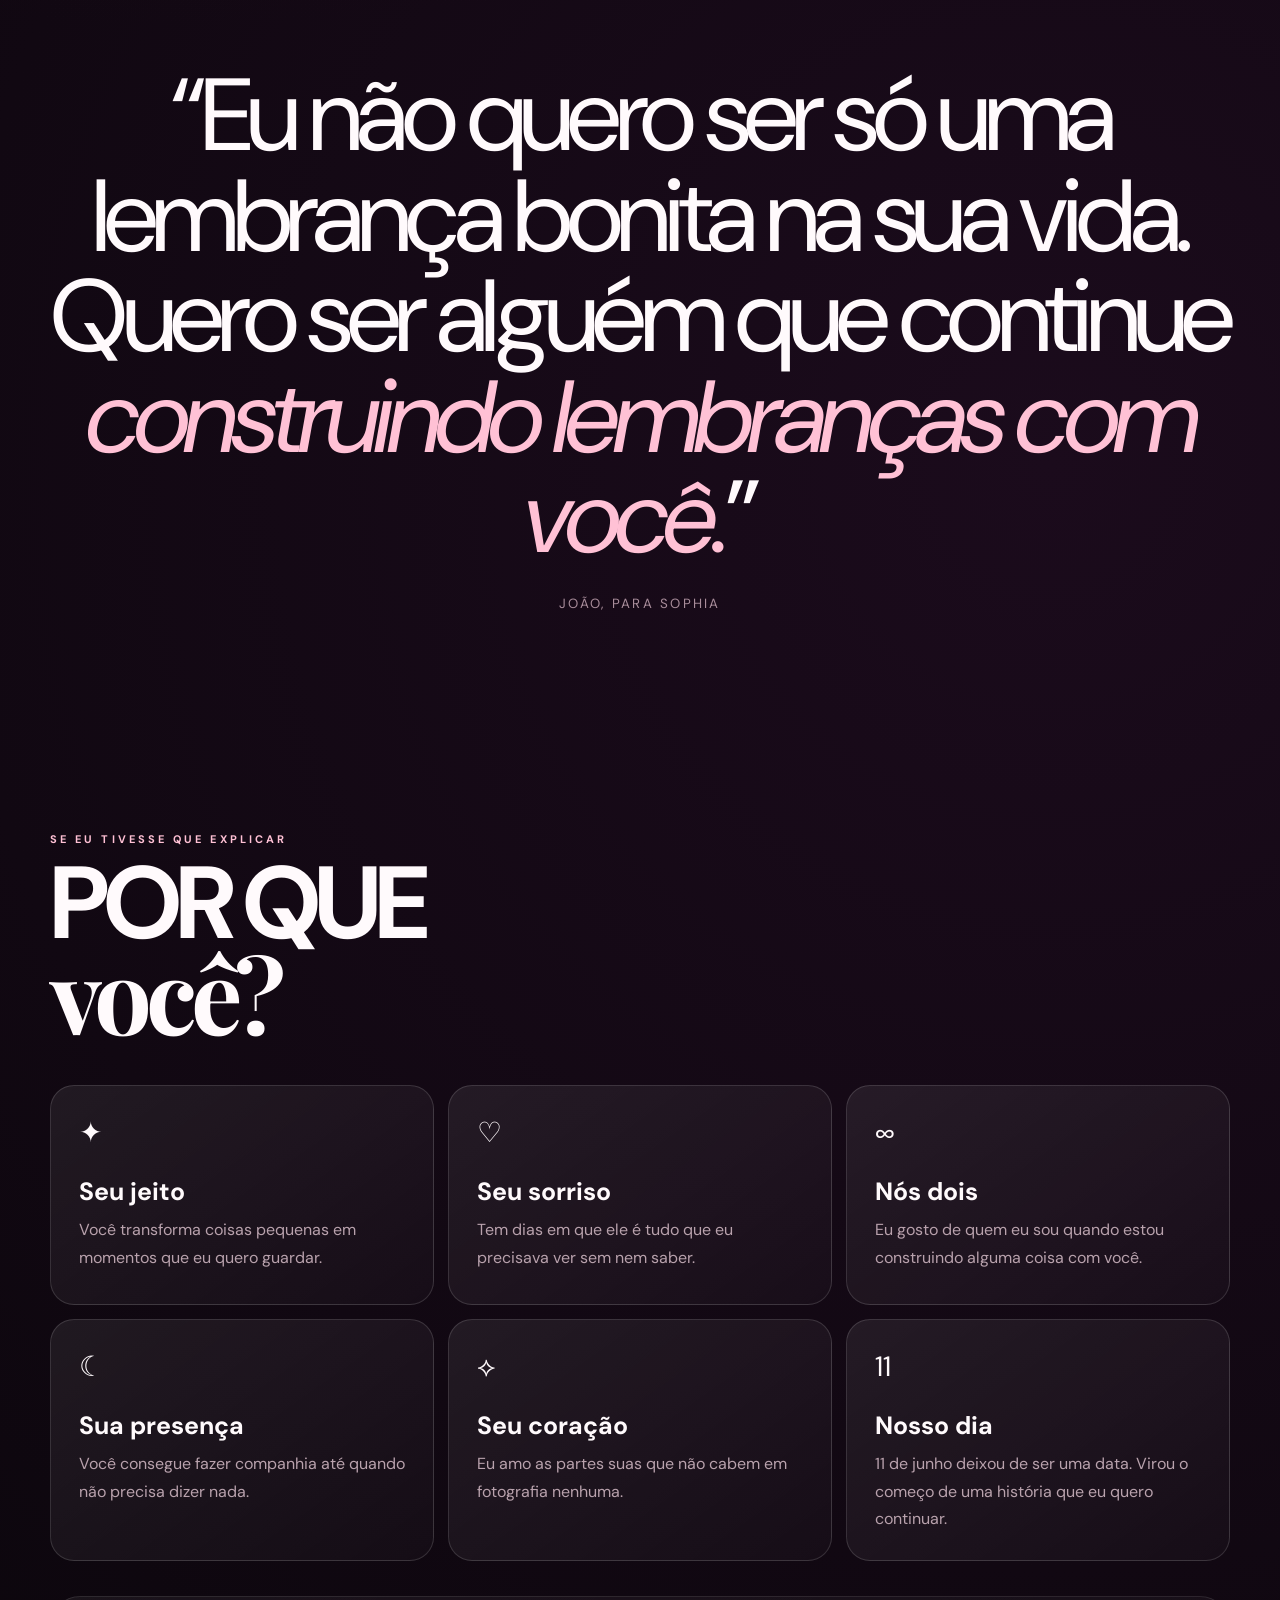
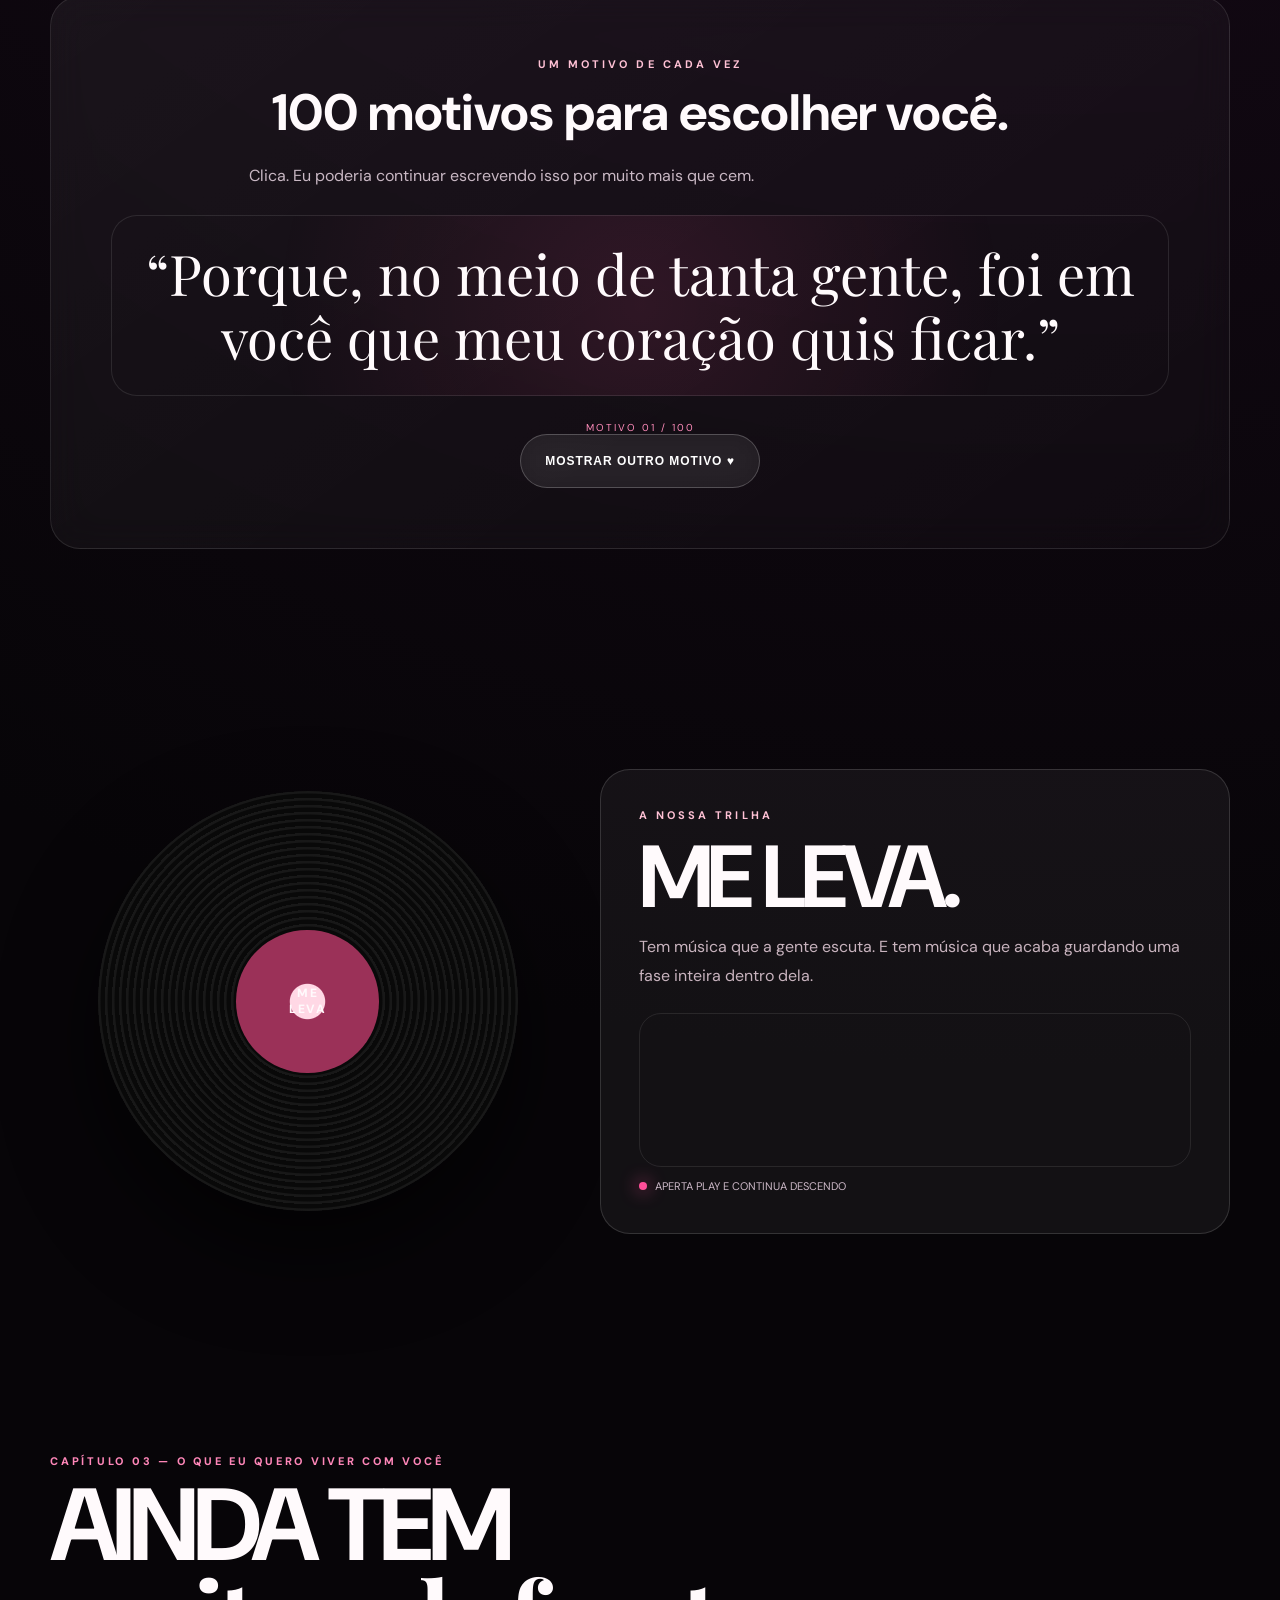
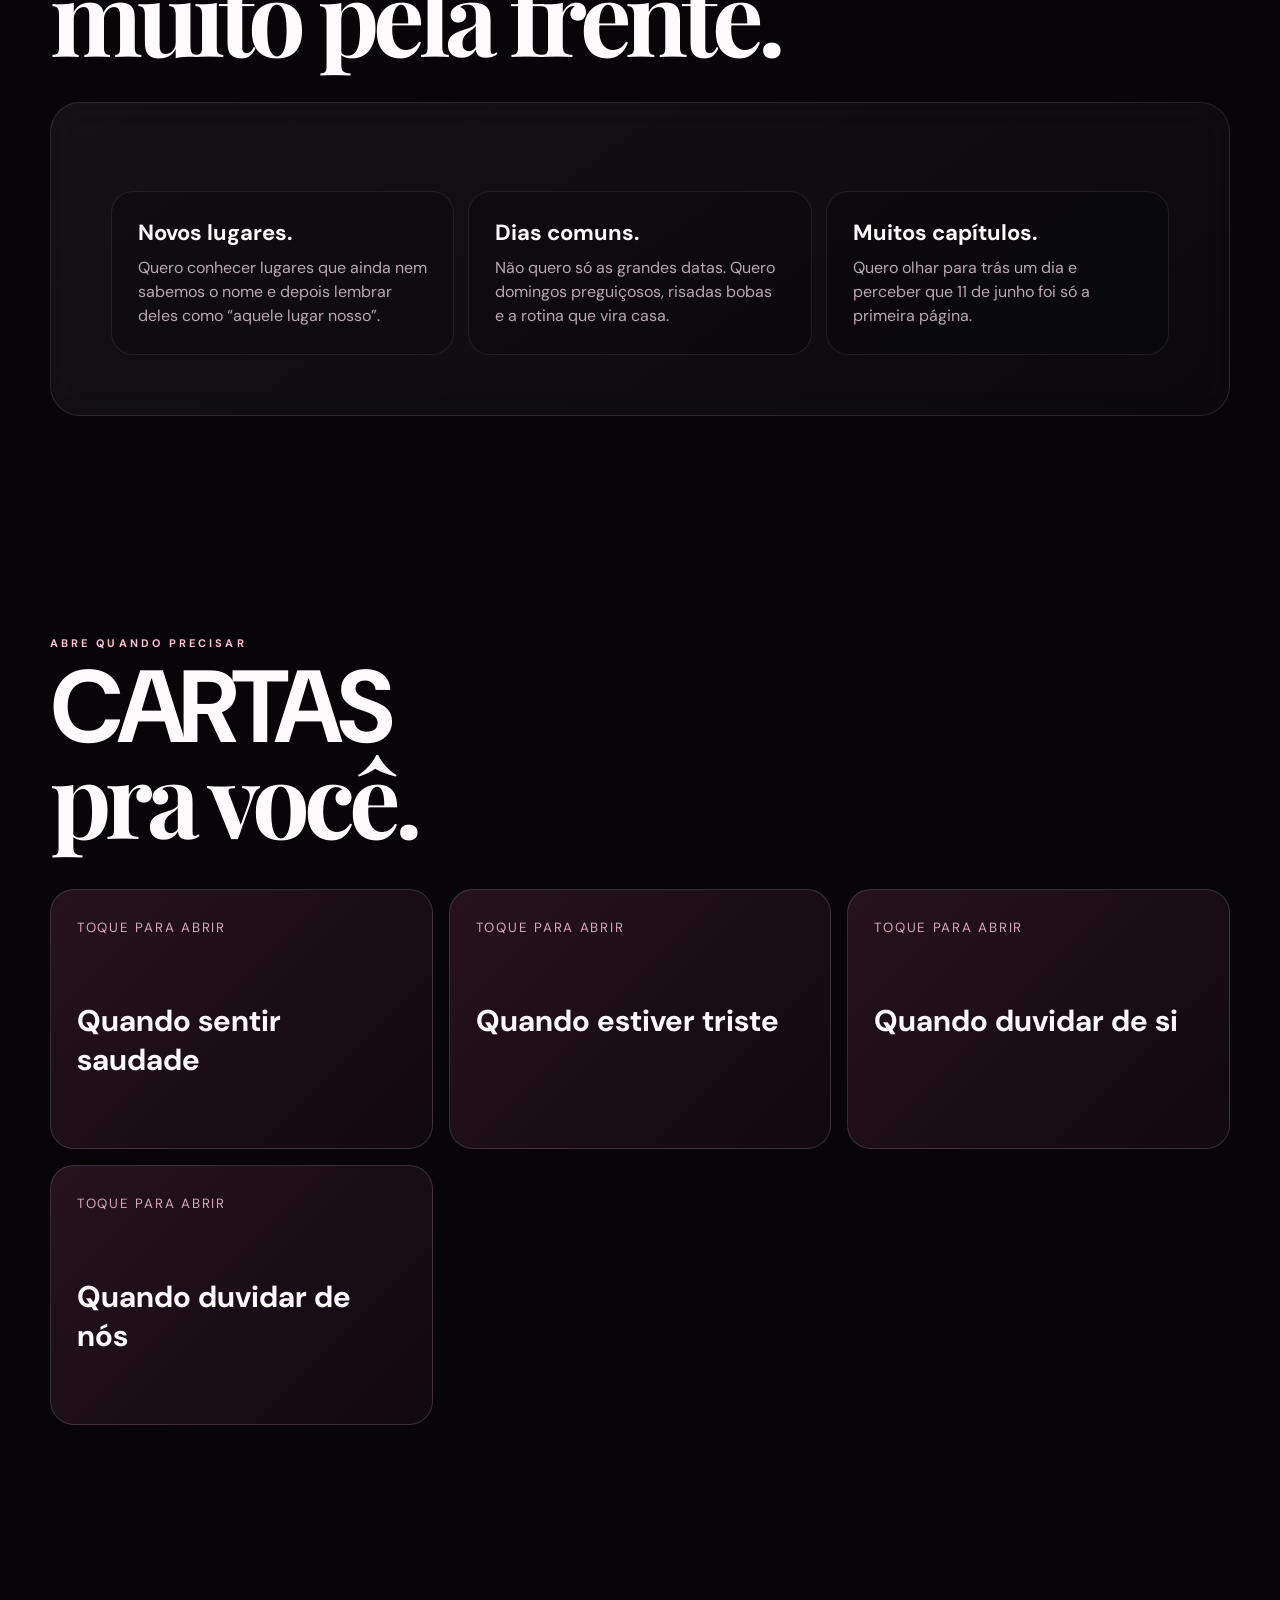
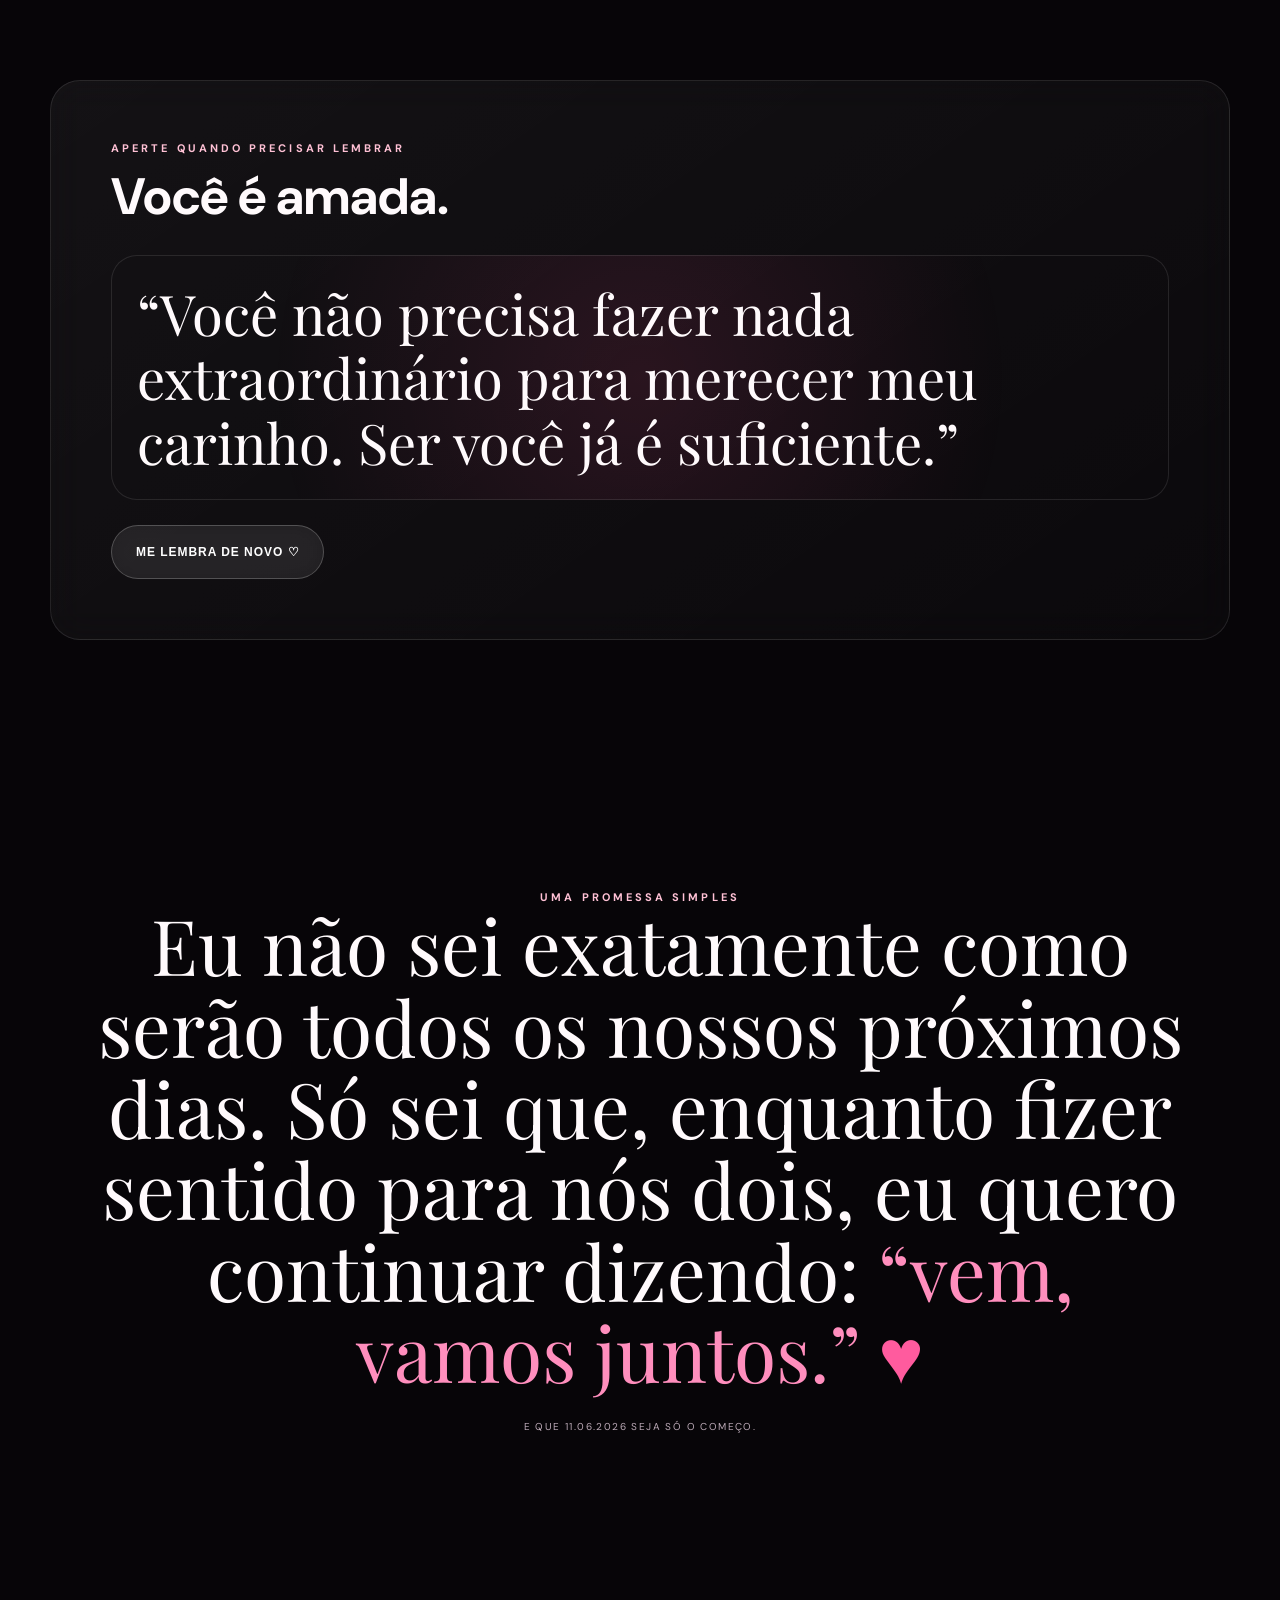
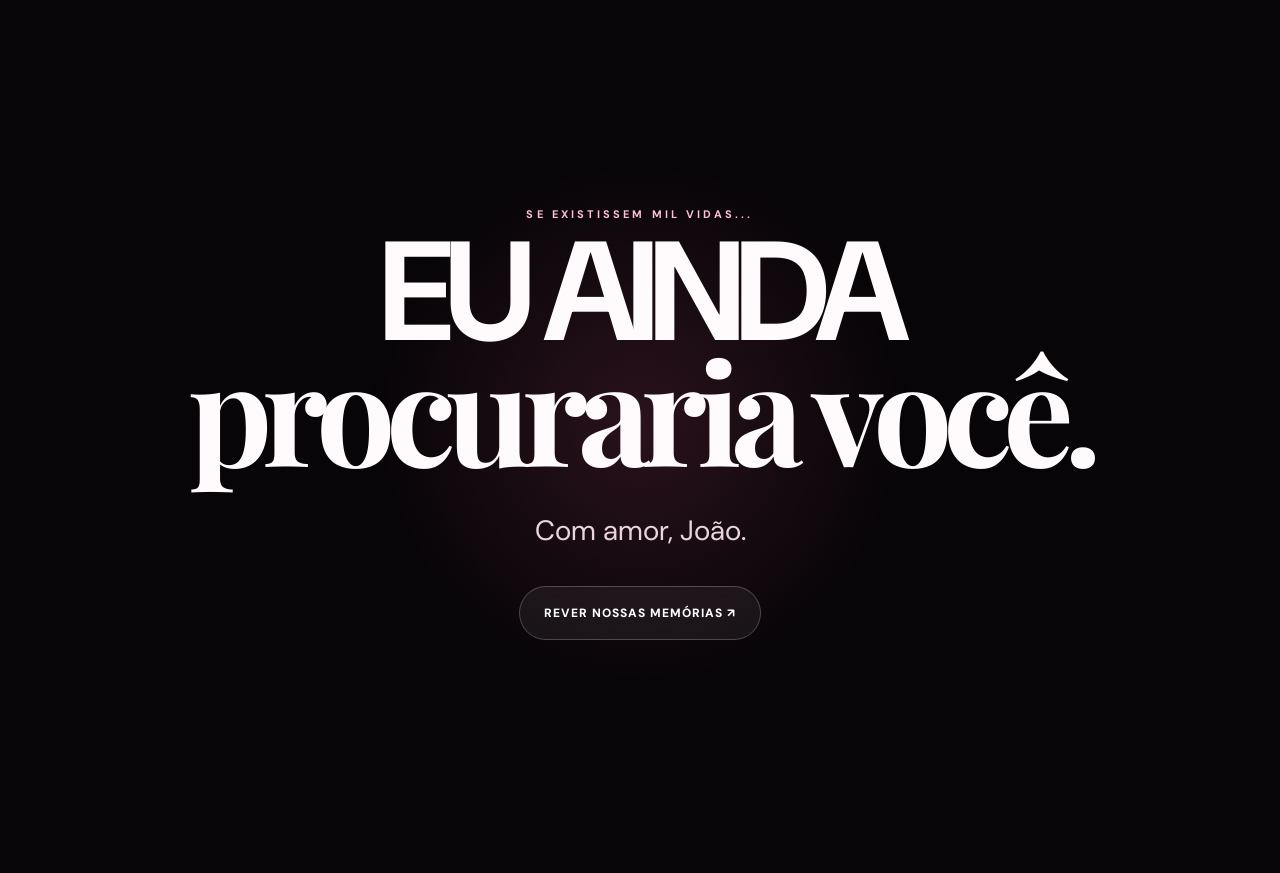
==== commit 37b8be7d: "feat: trocar trilha pela musica enviada" ====
--- a/index.html
+++ b/index.html
@@ -1 +1 @@
-<!doctype html><html lang="pt-BR"><head><meta charset="utf-8"><meta name="viewport" content="width=device-width,initial-scale=1,viewport-fit=cover"><meta name="theme-color" content="#09050a"><title>Para Sophia — João</title><link rel="preconnect" href="https://fonts.googleapis.com"><link rel="preconnect" href="https://fonts.gstatic.com" crossorigin><link href="https://fonts.googleapis.com/css2?family=DM+Sans:wght@400;500;600;700;800&family=Playfair+Display:ital,wght@0,700;1,700&display=swap" rel="stylesheet"><link rel="stylesheet" href="style.css"><style>html{scroll-behavior:smooth}.hero{position:relative;overflow:hidden}.hero-grid{grid-template-columns:1fr!important;max-width:980px;text-align:center}.hero-grid>div:first-child{margin:auto}.hero h1{max-width:900px;margin-inline:auto}.hero .lead{max-width:680px;margin-inline:auto}.hero-actions{display:flex;gap:12px;justify-content:center;flex-wrap:wrap;margin-top:28px}.gallery-jump,.love-btn{display:inline-flex;align-items:center;justify-content:center;min-height:54px;padding:0 24px;border:1px solid rgba(255,255,255,.22);border-radius:999px;color:#fff;text-decoration:none;font-weight:800;letter-spacing:.08em;font-size:12px;background:rgba(255,255,255,.06);backdrop-filter:blur(14px);transition:.25s;cursor:pointer}.gallery-jump:hover,.love-btn:hover{transform:translateY(-3px);background:rgba(255,255,255,.12)}.hero-orb{width:min(72vw,650px);height:min(72vw,650px);position:absolute;left:50%;top:48%;transform:translate(-50%,-50%);border-radius:50%;background:radial-gradient(circle,rgba(255,72,148,.16),rgba(255,72,148,.035) 45%,transparent 70%);z-index:-1}.love-badges{display:flex;justify-content:center;gap:10px;flex-wrap:wrap;margin:26px auto 0}.love-badges span{padding:10px 15px;border-radius:999px;border:1px solid rgba(255,255,255,.1);background:rgba(10,5,10,.34);font-size:10px;font-weight:800;letter-spacing:.12em;color:#d9c6d3}.petals{position:fixed;inset:0;overflow:hidden;pointer-events:none;z-index:4}.petal{position:absolute;top:-12vh;width:15px;height:21px;border-radius:80% 15% 70% 20%;background:linear-gradient(145deg,rgba(255,183,211,.76),rgba(255,83,153,.28));opacity:.65;animation:petalFall linear infinite}@keyframes petalFall{0%{transform:translate3d(0,-12vh,0) rotate(0)}50%{transform:translate3d(55px,52vh,0) rotate(180deg)}100%{transform:translate3d(-35px,115vh,0) rotate(390deg)}}.spotify-wrap{margin-top:22px;border-radius:22px;overflow:hidden;border:1px solid rgba(255,255,255,.09)}.spotify-wrap iframe{display:block;width:100%;border:0}.play-hint{display:inline-flex;gap:8px;align-items:center;margin-top:12px;color:#cdb9c8;font-size:11px}.play-dot{width:8px;height:8px;border-radius:50%;background:#ff4f9a;box-shadow:0 0 18px #ff4f9a}.chapter{padding:110px 0}.chapter-no{font-size:11px;letter-spacing:.25em;color:#ff87b9;font-weight:800}.chapter-copy{font-size:clamp(30px,5vw,70px);line-height:1.03;max-width:1100px;margin:25px 0}.chapter-copy em{font-family:'Playfair Display',serif;color:#ffb0d0}.secret-card,.future-card,.random-love{margin-top:35px;border:1px solid rgba(255,255,255,.1);border-radius:30px;background:linear-gradient(145deg,rgba(255,255,255,.055),rgba(255,255,255,.018));padding:clamp(28px,5vw,60px);backdrop-filter:blur(18px)}.secret-card h3,.future-card h3,.random-love h3{font-size:clamp(28px,4vw,54px);margin:8px 0 12px}.secret-card p,.future-card p,.random-love p{color:#c9b8c4;line-height:1.75;max-width:780px}.future-grid{display:grid;grid-template-columns:repeat(3,1fr);gap:14px;margin-top:28px}.future-item{padding:26px;border-radius:22px;border:1px solid rgba(255,255,255,.08);background:rgba(0,0,0,.18)}.future-item b{display:block;font-size:22px;margin-bottom:9px}.future-item span{color:#bba8b5;line-height:1.5}.reason-machine{text-align:center}.reason-display{min-height:180px;display:grid;place-items:center;margin:25px 0;padding:25px;border-radius:26px;border:1px solid rgba(255,255,255,.1);font-family:'Playfair Display',serif;font-size:clamp(28px,5vw,56px);line-height:1.15;background:radial-gradient(circle at center,rgba(255,75,151,.11),transparent 68%)}.reason-count{font-size:10px;letter-spacing:.2em;color:#ff8cbb}.promise{padding:140px 0;text-align:center}.promise p{font-family:'Playfair Display',serif;font-size:clamp(35px,6vw,82px);line-height:1.06;max-width:1100px;margin:auto}.promise p span{color:#ff8ebd}.tiny-note{margin-top:28px;color:#bcaab7;letter-spacing:.14em;font-size:10px}.heartbeat{display:inline-block;color:#ff5b9e;animation:beat 1s infinite}@keyframes beat{50%{transform:scale(1.25)}}@media(max-width:760px){.hero h1{font-size:clamp(54px,18vw,92px)}.hero-actions{gap:9px}.gallery-jump,.love-btn{width:100%}.future-grid{grid-template-columns:1fr}.chapter{padding:75px 0}}</style></head><body><canvas id="stars"></canvas><div class="petals" id="petals"></div><div class="intro" id="intro"><div class="intro-card"><div class="kicker">UMA COISA FEITA SÓ PRA VOCÊ</div><h1 class="serif">Sophia.</h1><p>Coloca o fone, respira e entra. Tem coisas que eu talvez não consiga dizer olhando nos seus olhos. Então eu construí um lugar para elas.</p><button id="enter">COMEÇAR ♥</button></div></div><main><section class="hero"><div class="hero-orb"></div><div class="wrap hero-grid"><div class="reveal"><div class="kicker">JOÃO × SOPHIA — 11.06.2026</div><h1>EU FIZ <span>ISSO PRA</span> VOCÊ.</h1><p class="lead">Não é só um site. É uma tentativa de transformar em palavras, luz e memória tudo aquilo que você faz eu sentir.</p><div class="love-badges"><span>11.06.2026</span><span>JOÃO + SOPHIA</span><span>FEITO COM AMOR ♥</span></div><div class="hero-actions"><a class="gallery-jump" href="galeria.html">ABRIR NOSSA GALERIA ↗</a><a class="gallery-jump" href="#musica">OUVIR NOSSA MÚSICA ♪</a></div></div></div><div class="scroll">rola devagar ↓</div></section><section class="chapter"><div class="wrap reveal"><div class="chapter-no">CAPÍTULO 01 — ANTES DE NÓS</div><p class="chapter-copy">Eu não sabia exatamente o que estava faltando. Até você chegar e fazer algumas coisas simples parecerem <em>meus lugares favoritos.</em></p></div></section><section><div class="wrap"><div class="kicker reveal">O DIA QUE GANHOU OUTRO SIGNIFICADO</div><h2 class="title reveal">11 DE<br><span class="serif">JUNHO.</span></h2><div class="date-grid"><article class="date-card reveal"><small>DESDE</small><strong>11.06</strong><span>DE 2026 — NÓS.</span></article><div class="timer reveal"><div><b id="days">0</b><small>DIAS</small></div><div><b id="hours">00</b><small>HORAS</small></div><div><b id="mins">00</b><small>MINUTOS</small></div><div><b id="secs">00</b><small>SEGUNDOS</small></div></div></div></div></section><section class="chapter"><div class="wrap reveal"><div class="chapter-no">CAPÍTULO 02 — O QUE VOCÊ MUDOU</div><p class="chapter-copy">Você não entrou na minha vida fazendo barulho. Foi acontecendo. E quando eu percebi, já tinha um pouco de você em <em>tudo que eu imaginava pro amanhã.</em></p><div class="secret-card"><div class="kicker">UMA COISA QUE TALVEZ EU NUNCA TENHA DITO ASSIM</div><h3>Você virou paz em lugares meus que antes eram bagunça.</h3><p>Não porque tudo fica perfeito quando você está perto, mas porque até os dias difíceis parecem menos pesados quando eu lembro que tenho você.</p></div></div></section><section class="quote"><div class="wrap reveal"><p>“Eu não quero ser só uma lembrança bonita na sua vida. Quero ser alguém que continue <em>construindo lembranças com você.</em>”</p><small>JOÃO, PARA SOPHIA</small></div></section><section><div class="wrap"><div class="kicker reveal">SE EU TIVESSE QUE EXPLICAR</div><h2 class="title reveal">POR QUE<br><span class="serif">você?</span></h2><div class="reasons"><article class="reason reveal"><i>✦</i><h3>Seu jeito</h3><p>Você transforma coisas pequenas em momentos que eu quero guardar.</p></article><article class="reason reveal"><i>♡</i><h3>Seu sorriso</h3><p>Tem dias em que ele é tudo que eu precisava ver sem nem saber.</p></article><article class="reason reveal"><i>∞</i><h3>Nós dois</h3><p>Eu gosto de quem eu sou quando estou construindo alguma coisa com você.</p></article><article class="reason reveal"><i>☾</i><h3>Sua presença</h3><p>Você consegue fazer companhia até quando não precisa dizer nada.</p></article><article class="reason reveal"><i>⟡</i><h3>Seu coração</h3><p>Eu amo as partes suas que não cabem em fotografia nenhuma.</p></article><article class="reason reveal"><i>11</i><h3>Nosso dia</h3><p>11 de junho deixou de ser uma data. Virou o começo de uma história que eu quero continuar.</p></article></div><div class="random-love reveal reason-machine"><div class="kicker">UM MOTIVO DE CADA VEZ</div><h3>100 motivos para escolher você.</h3><p>Clica. Eu poderia continuar escrevendo isso por muito mais que cem.</p><div class="reason-display" id="reasonDisplay">“Porque, no meio de tanta gente, foi em você que meu coração quis ficar.”</div><div class="reason-count" id="reasonCount">MOTIVO 01 / 100</div><button class="love-btn" id="nextReason">MOSTRAR OUTRO MOTIVO ♥</button></div></div></section><section id="musica"><div class="wrap music"><div class="vinyl reveal"><span>ME<br>LEVA</span></div><div class="music-card reveal"><div class="kicker">A NOSSA TRILHA</div><h2>ME LEVA.</h2><p>Tem música que a gente escuta. E tem música que acaba guardando uma fase inteira dentro dela.</p><div class="spotify-wrap"><iframe src="https://open.spotify.com/embed/track/261whveSKSm9NLiT943fsR?utm_source=generator&theme=0" height="152" allow="autoplay; clipboard-write; encrypted-media; fullscreen; picture-in-picture" loading="lazy"></iframe></div><div class="play-hint"><span class="play-dot"></span> APERTA PLAY E CONTINUA DESCENDO</div></div></div></section><section class="chapter"><div class="wrap"><div class="chapter-no reveal">CAPÍTULO 03 — O QUE EU QUERO VIVER COM VOCÊ</div><h2 class="title reveal">AINDA TEM<br><span class="serif">muito pela frente.</span></h2><div class="future-card reveal"><div class="future-grid"><div class="future-item"><b>Novos lugares.</b><span>Quero conhecer lugares que ainda nem sabemos o nome e depois lembrar deles como “aquele lugar nosso”.</span></div><div class="future-item"><b>Dias comuns.</b><span>Não quero só as grandes datas. Quero domingos preguiçosos, risadas bobas e a rotina que vira casa.</span></div><div class="future-item"><b>Muitos capítulos.</b><span>Quero olhar para trás um dia e perceber que 11 de junho foi só a primeira página.</span></div></div></div></div></section><section><div class="wrap"><div class="kicker reveal">ABRE QUANDO PRECISAR</div><h2 class="title reveal">CARTAS<br><span class="serif">pra você.</span></h2><div class="letters"><article class="letter reveal"><small>TOQUE PARA ABRIR</small><h3>Quando sentir saudade</h3><p>Se a saudade apertar, lembra que distância nenhuma apaga o lugar que você já conquistou em mim. Fecha os olhos e pensa em nós. Eu vou estar pensando também.</p></article><article class="letter reveal"><small>TOQUE PARA ABRIR</small><h3>Quando estiver triste</h3><p>Você não precisa estar bem o tempo inteiro para eu continuar te admirando. Nos dias em que você não conseguir carregar tudo, deixa eu carregar um pouco com você.</p></article><article class="letter reveal"><small>TOQUE PARA ABRIR</small><h3>Quando duvidar de si</h3><p>Eu queria te emprestar meus olhos por alguns minutos, só para você enxergar a mulher incrível que eu vejo quando olho para você.</p></article><article class="letter reveal"><small>TOQUE PARA ABRIR</small><h3>Quando duvidar de nós</h3><p>Volta para 11 de junho. Depois olha tudo que veio depois. Eu não prometo uma história perfeita. Prometo continuar escolhendo construir ela com você.</p></article></div></div></section><section><div class="wrap"><div class="random-love reveal"><div class="kicker">APERTE QUANDO PRECISAR LEMBRAR</div><h3>Você é amada.</h3><div class="reason-display" id="comfortDisplay">“Você não precisa fazer nada extraordinário para merecer meu carinho. Ser você já é suficiente.”</div><button class="love-btn" id="comfortBtn">ME LEMBRA DE NOVO ♡</button></div></div></section><section class="promise"><div class="wrap reveal"><div class="kicker">UMA PROMESSA SIMPLES</div><p>Eu não sei exatamente como serão todos os nossos próximos dias. Só sei que, enquanto fizer sentido para nós dois, eu quero continuar dizendo: <span>“vem, vamos juntos.”</span> <i class="heartbeat">♥</i></p><div class="tiny-note">E QUE 11.06.2026 SEJA SÓ O COMEÇO.</div></div></section><section class="final"><div class="reveal"><div class="kicker">SE EXISTISSEM MIL VIDAS...</div><h2>EU TE<br><span class="serif">procuraria.</span></h2><p>Entre todas as pessoas, todos os caminhos e todas as versões de mim, eu ainda gostaria de encontrar você. E se pudesse escolher de novo, escolheria viver tudo isso outra vez — com você, Sophia. <span class="heart">♥</span></p><div class="signature serif">— João</div><div class="hero-actions"><a class="gallery-jump" href="galeria.html">AGORA, ABRE NOSSAS MEMÓRIAS ↗</a></div></div></section></main><script src="script.js"></script></body></html>+<!doctype html><html lang="pt-BR"><head><meta charset="utf-8"><meta name="viewport" content="width=device-width,initial-scale=1,viewport-fit=cover"><meta name="theme-color" content="#09050a"><title>Para Sophia — João</title><link rel="preconnect" href="https://fonts.googleapis.com"><link rel="preconnect" href="https://fonts.gstatic.com" crossorigin><link href="https://fonts.googleapis.com/css2?family=DM+Sans:wght@400;500;600;700;800&family=Playfair+Display:ital,wght@0,700;1,700&display=swap" rel="stylesheet"><link rel="stylesheet" href="style.css"><style>html{scroll-behavior:smooth}.hero{position:relative;overflow:hidden}.hero-grid{grid-template-columns:1fr!important;max-width:980px;text-align:center}.hero-grid>div:first-child{margin:auto}.hero h1{max-width:900px;margin-inline:auto}.hero .lead{max-width:680px;margin-inline:auto}.hero-actions{display:flex;gap:12px;justify-content:center;flex-wrap:wrap;margin-top:28px}.gallery-jump,.love-btn{display:inline-flex;align-items:center;justify-content:center;min-height:54px;padding:0 24px;border:1px solid rgba(255,255,255,.22);border-radius:999px;color:#fff;text-decoration:none;font-weight:800;letter-spacing:.08em;font-size:12px;background:rgba(255,255,255,.06);backdrop-filter:blur(14px);transition:.25s;cursor:pointer}.gallery-jump:hover,.love-btn:hover{transform:translateY(-3px);background:rgba(255,255,255,.12)}.hero-orb{width:min(72vw,650px);height:min(72vw,650px);position:absolute;left:50%;top:48%;transform:translate(-50%,-50%);border-radius:50%;background:radial-gradient(circle,rgba(255,72,148,.16),rgba(255,72,148,.035) 45%,transparent 70%);z-index:-1}.love-badges{display:flex;justify-content:center;gap:10px;flex-wrap:wrap;margin:26px auto 0}.love-badges span{padding:10px 15px;border-radius:999px;border:1px solid rgba(255,255,255,.1);background:rgba(10,5,10,.34);font-size:10px;font-weight:800;letter-spacing:.12em;color:#d9c6d3}.petals{position:fixed;inset:0;overflow:hidden;pointer-events:none;z-index:4}.petal{position:absolute;top:-12vh;width:15px;height:21px;border-radius:80% 15% 70% 20%;background:linear-gradient(145deg,rgba(255,183,211,.76),rgba(255,83,153,.28));opacity:.65;animation:petalFall linear infinite}@keyframes petalFall{0%{transform:translate3d(0,-12vh,0) rotate(0)}50%{transform:translate3d(55px,52vh,0) rotate(180deg)}100%{transform:translate3d(-35px,115vh,0) rotate(390deg)}}.spotify-wrap{margin-top:22px;border-radius:22px;overflow:hidden;border:1px solid rgba(255,255,255,.09)}.spotify-wrap iframe{display:block;width:100%;border:0}.play-hint{display:inline-flex;gap:8px;align-items:center;margin-top:12px;color:#cdb9c8;font-size:11px}.play-dot{width:8px;height:8px;border-radius:50%;background:#ff4f9a;box-shadow:0 0 18px #ff4f9a}.chapter{padding:110px 0}.chapter-no{font-size:11px;letter-spacing:.25em;color:#ff87b9;font-weight:800}.chapter-copy{font-size:clamp(30px,5vw,70px);line-height:1.03;max-width:1100px;margin:25px 0}.chapter-copy em{font-family:'Playfair Display',serif;color:#ffb0d0}.secret-card,.future-card,.random-love{margin-top:35px;border:1px solid rgba(255,255,255,.1);border-radius:30px;background:linear-gradient(145deg,rgba(255,255,255,.055),rgba(255,255,255,.018));padding:clamp(28px,5vw,60px);backdrop-filter:blur(18px)}.secret-card h3,.future-card h3,.random-love h3{font-size:clamp(28px,4vw,54px);margin:8px 0 12px}.secret-card p,.future-card p,.random-love p{color:#c9b8c4;line-height:1.75;max-width:780px}.future-grid{display:grid;grid-template-columns:repeat(3,1fr);gap:14px;margin-top:28px}.future-item{padding:26px;border-radius:22px;border:1px solid rgba(255,255,255,.08);background:rgba(0,0,0,.18)}.future-item b{display:block;font-size:22px;margin-bottom:9px}.future-item span{color:#bba8b5;line-height:1.5}.reason-machine{text-align:center}.reason-display{min-height:180px;display:grid;place-items:center;margin:25px 0;padding:25px;border-radius:26px;border:1px solid rgba(255,255,255,.1);font-family:'Playfair Display',serif;font-size:clamp(28px,5vw,56px);line-height:1.15;background:radial-gradient(circle at center,rgba(255,75,151,.11),transparent 68%)}.reason-count{font-size:10px;letter-spacing:.2em;color:#ff8cbb}.promise{padding:140px 0;text-align:center}.promise p{font-family:'Playfair Display',serif;font-size:clamp(35px,6vw,82px);line-height:1.06;max-width:1100px;margin:auto}.promise p span{color:#ff8ebd}.tiny-note{margin-top:28px;color:#bcaab7;letter-spacing:.14em;font-size:10px}.heartbeat{display:inline-block;color:#ff5b9e;animation:beat 1s infinite}@keyframes beat{50%{transform:scale(1.25)}}@media(max-width:760px){.hero h1{font-size:clamp(54px,18vw,92px)}.hero-actions{gap:9px}.gallery-jump,.love-btn{width:100%}.future-grid{grid-template-columns:1fr}.chapter{padding:75px 0}}</style></head><body><canvas id="stars"></canvas><div class="petals" id="petals"></div><div class="intro" id="intro"><div class="intro-card"><div class="kicker">UMA COISA FEITA SÓ PRA VOCÊ</div><h1 class="serif">Sophia.</h1><p>Coloca o fone, respira e entra. Tem coisas que eu talvez não consiga dizer olhando nos seus olhos. Então eu construí um lugar para elas.</p><button id="enter">COMEÇAR ♥</button></div></div><main><section class="hero"><div class="hero-orb"></div><div class="wrap hero-grid"><div class="reveal"><div class="kicker">JOÃO × SOPHIA — 11.06.2026</div><h1>EU FIZ <span>ISSO PRA</span> VOCÊ.</h1><p class="lead">Não é só um site. É uma tentativa de transformar em palavras, luz e memória tudo aquilo que você faz eu sentir.</p><div class="love-badges"><span>11.06.2026</span><span>JOÃO + SOPHIA</span><span>FEITO COM AMOR ♥</span></div><div class="hero-actions"><a class="gallery-jump" href="galeria.html">ABRIR NOSSA GALERIA ↗</a><a class="gallery-jump" href="#musica">OUVIR NOSSA MÚSICA ♪</a></div></div></div><div class="scroll">rola devagar ↓</div></section><section class="chapter"><div class="wrap reveal"><div class="chapter-no">CAPÍTULO 01 — ANTES DE NÓS</div><p class="chapter-copy">Eu não sabia exatamente o que estava faltando. Até você chegar e fazer algumas coisas simples parecerem <em>meus lugares favoritos.</em></p></div></section><section><div class="wrap"><div class="kicker reveal">O DIA QUE GANHOU OUTRO SIGNIFICADO</div><h2 class="title reveal">11 DE<br><span class="serif">JUNHO.</span></h2><div class="date-grid"><article class="date-card reveal"><small>DESDE</small><strong>11.06</strong><span>DE 2026 — NÓS.</span></article><div class="timer reveal"><div><b id="days">0</b><small>DIAS</small></div><div><b id="hours">00</b><small>HORAS</small></div><div><b id="mins">00</b><small>MINUTOS</small></div><div><b id="secs">00</b><small>SEGUNDOS</small></div></div></div></div></section><section class="chapter"><div class="wrap reveal"><div class="chapter-no">CAPÍTULO 02 — O QUE VOCÊ MUDOU</div><p class="chapter-copy">Você não entrou na minha vida fazendo barulho. Foi acontecendo. E quando eu percebi, já tinha um pouco de você em <em>tudo que eu imaginava pro amanhã.</em></p><div class="secret-card"><div class="kicker">UMA COISA QUE TALVEZ EU NUNCA TENHA DITO ASSIM</div><h3>Você virou paz em lugares meus que antes eram bagunça.</h3><p>Não porque tudo fica perfeito quando você está perto, mas porque até os dias difíceis parecem menos pesados quando eu lembro que tenho você.</p></div></div></section><section class="quote"><div class="wrap reveal"><p>“Eu não quero ser só uma lembrança bonita na sua vida. Quero ser alguém que continue <em>construindo lembranças com você.</em>”</p><small>JOÃO, PARA SOPHIA</small></div></section><section><div class="wrap"><div class="kicker reveal">SE EU TIVESSE QUE EXPLICAR</div><h2 class="title reveal">POR QUE<br><span class="serif">você?</span></h2><div class="reasons"><article class="reason reveal"><i>✦</i><h3>Seu jeito</h3><p>Você transforma coisas pequenas em momentos que eu quero guardar.</p></article><article class="reason reveal"><i>♡</i><h3>Seu sorriso</h3><p>Tem dias em que ele é tudo que eu precisava ver sem nem saber.</p></article><article class="reason reveal"><i>∞</i><h3>Nós dois</h3><p>Eu gosto de quem eu sou quando estou construindo alguma coisa com você.</p></article><article class="reason reveal"><i>☾</i><h3>Sua presença</h3><p>Você consegue fazer companhia até quando não precisa dizer nada.</p></article><article class="reason reveal"><i>⟡</i><h3>Seu coração</h3><p>Eu amo as partes suas que não cabem em fotografia nenhuma.</p></article><article class="reason reveal"><i>11</i><h3>Nosso dia</h3><p>11 de junho deixou de ser uma data. Virou o começo de uma história que eu quero continuar.</p></article></div><div class="random-love reveal reason-machine"><div class="kicker">UM MOTIVO DE CADA VEZ</div><h3>100 motivos para escolher você.</h3><p>Clica. Eu poderia continuar escrevendo isso por muito mais que cem.</p><div class="reason-display" id="reasonDisplay">“Porque, no meio de tanta gente, foi em você que meu coração quis ficar.”</div><div class="reason-count" id="reasonCount">MOTIVO 01 / 100</div><button class="love-btn" id="nextReason">MOSTRAR OUTRO MOTIVO ♥</button></div></div></section><section id="musica"><div class="wrap music"><div class="vinyl reveal"><span>ME<br>LEVA</span></div><div class="music-card reveal"><div class="kicker">A NOSSA TRILHA</div><h2>ME LEVA.</h2><p>Tem música que a gente escuta. E tem música que acaba guardando uma fase inteira dentro dela.</p><div class="spotify-wrap"><iframe src="https://open.spotify.com/embed/track/4iXK6qIQak2NgSsBgYS29j?utm_source=generator&theme=0" height="152" allow="autoplay; clipboard-write; encrypted-media; fullscreen; picture-in-picture" loading="lazy"></iframe></div><div class="play-hint"><span class="play-dot"></span> APERTA PLAY E CONTINUA DESCENDO</div></div></div></section><section class="chapter"><div class="wrap"><div class="chapter-no reveal">CAPÍTULO 03 — O QUE EU QUERO VIVER COM VOCÊ</div><h2 class="title reveal">AINDA TEM<br><span class="serif">muito pela frente.</span></h2><div class="future-card reveal"><div class="future-grid"><div class="future-item"><b>Novos lugares.</b><span>Quero conhecer lugares que ainda nem sabemos o nome e depois lembrar deles como “aquele lugar nosso”.</span></div><div class="future-item"><b>Dias comuns.</b><span>Não quero só as grandes datas. Quero domingos preguiçosos, risadas bobas e a rotina que vira casa.</span></div><div class="future-item"><b>Muitos capítulos.</b><span>Quero olhar para trás um dia e perceber que 11 de junho foi só a primeira página.</span></div></div></div></div></section><section><div class="wrap"><div class="kicker reveal">ABRE QUANDO PRECISAR</div><h2 class="title reveal">CARTAS<br><span class="serif">pra você.</span></h2><div class="letters"><article class="letter reveal"><small>TOQUE PARA ABRIR</small><h3>Quando sentir saudade</h3><p>Se a saudade apertar, lembra que distância nenhuma apaga o lugar que você já conquistou em mim. Fecha os olhos e pensa em nós. Eu vou estar pensando também.</p></article><article class="letter reveal"><small>TOQUE PARA ABRIR</small><h3>Quando estiver triste</h3><p>Você não precisa estar bem o tempo inteiro para eu continuar te admirando. Nos dias em que você não conseguir carregar tudo, deixa eu carregar um pouco com você.</p></article><article class="letter reveal"><small>TOQUE PARA ABRIR</small><h3>Quando duvidar de si</h3><p>Eu queria te emprestar meus olhos por alguns minutos, só para você enxergar a mulher incrível que eu vejo quando olho para você.</p></article><article class="letter reveal"><small>TOQUE PARA ABRIR</small><h3>Quando duvidar de nós</h3><p>Volta para 11 de junho. Depois olha tudo que veio depois. Eu não prometo uma história perfeita. Prometo continuar escolhendo construir ela com você.</p></article></div></div></section><section><div class="wrap"><div class="random-love reveal"><div class="kicker">APERTE QUANDO PRECISAR LEMBRAR</div><h3>Você é amada.</h3><div class="reason-display" id="comfortDisplay">“Você não precisa fazer nada extraordinário para merecer meu carinho. Ser você já é suficiente.”</div><button class="love-btn" id="comfortBtn">ME LEMBRA DE NOVO ♡</button></div></div></section><section class="promise"><div class="wrap reveal"><div class="kicker">UMA PROMESSA SIMPLES</div><p>Eu não sei exatamente como serão todos os nossos próximos dias. Só sei que, enquanto fizer sentido para nós dois, eu quero continuar dizendo: <span>“vem, vamos juntos.”</span> <i class="heartbeat">♥</i></p><div class="tiny-note">E QUE 11.06.2026 SEJA SÓ O COMEÇO.</div></div></section><section class="final"><div class="reveal"><div class="kicker">SE EXISTISSEM MIL VIDAS...</div><h2>EU AINDA<br><span class="serif">procuraria você.</span></h2><p>Com amor, João.</p><a class="gallery-jump" href="galeria.html">REVER NOSSAS MEMÓRIAS ↗</a></div></section></main><script src="script.js"></script></body></html>
